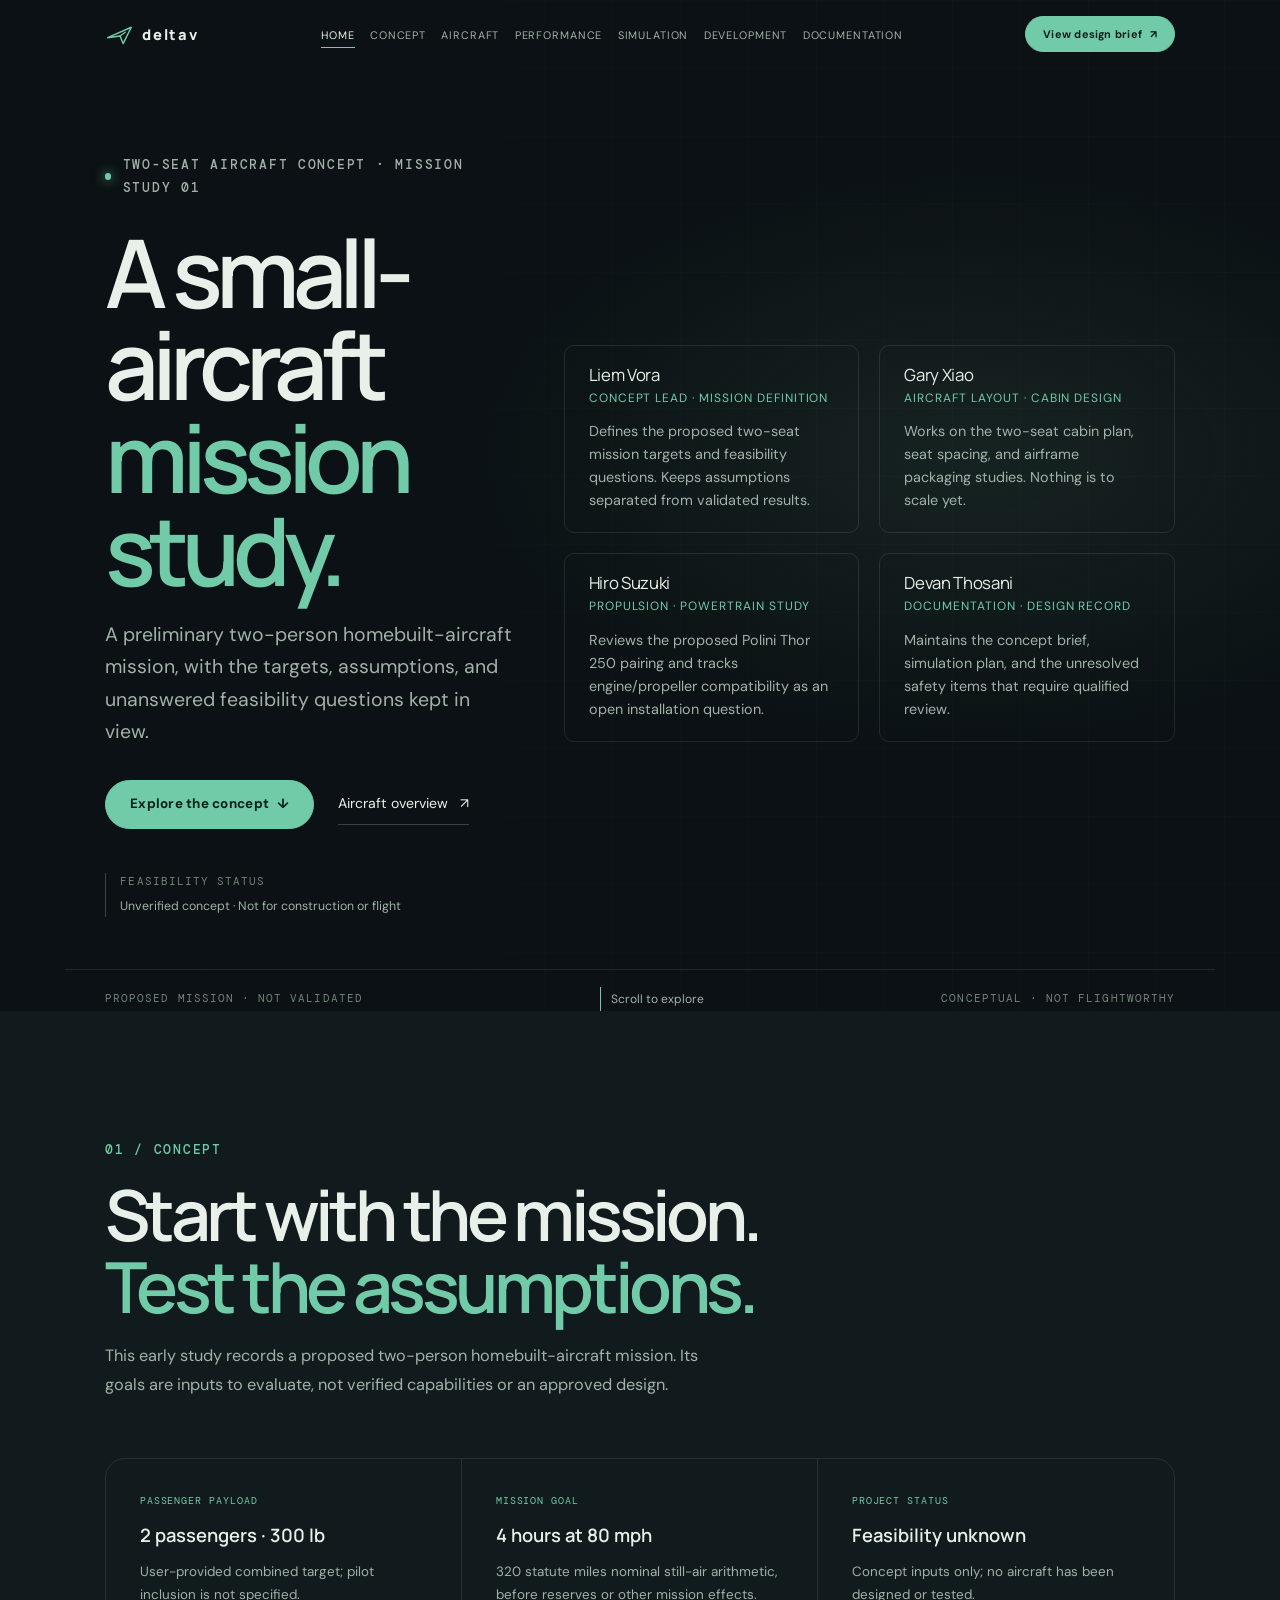
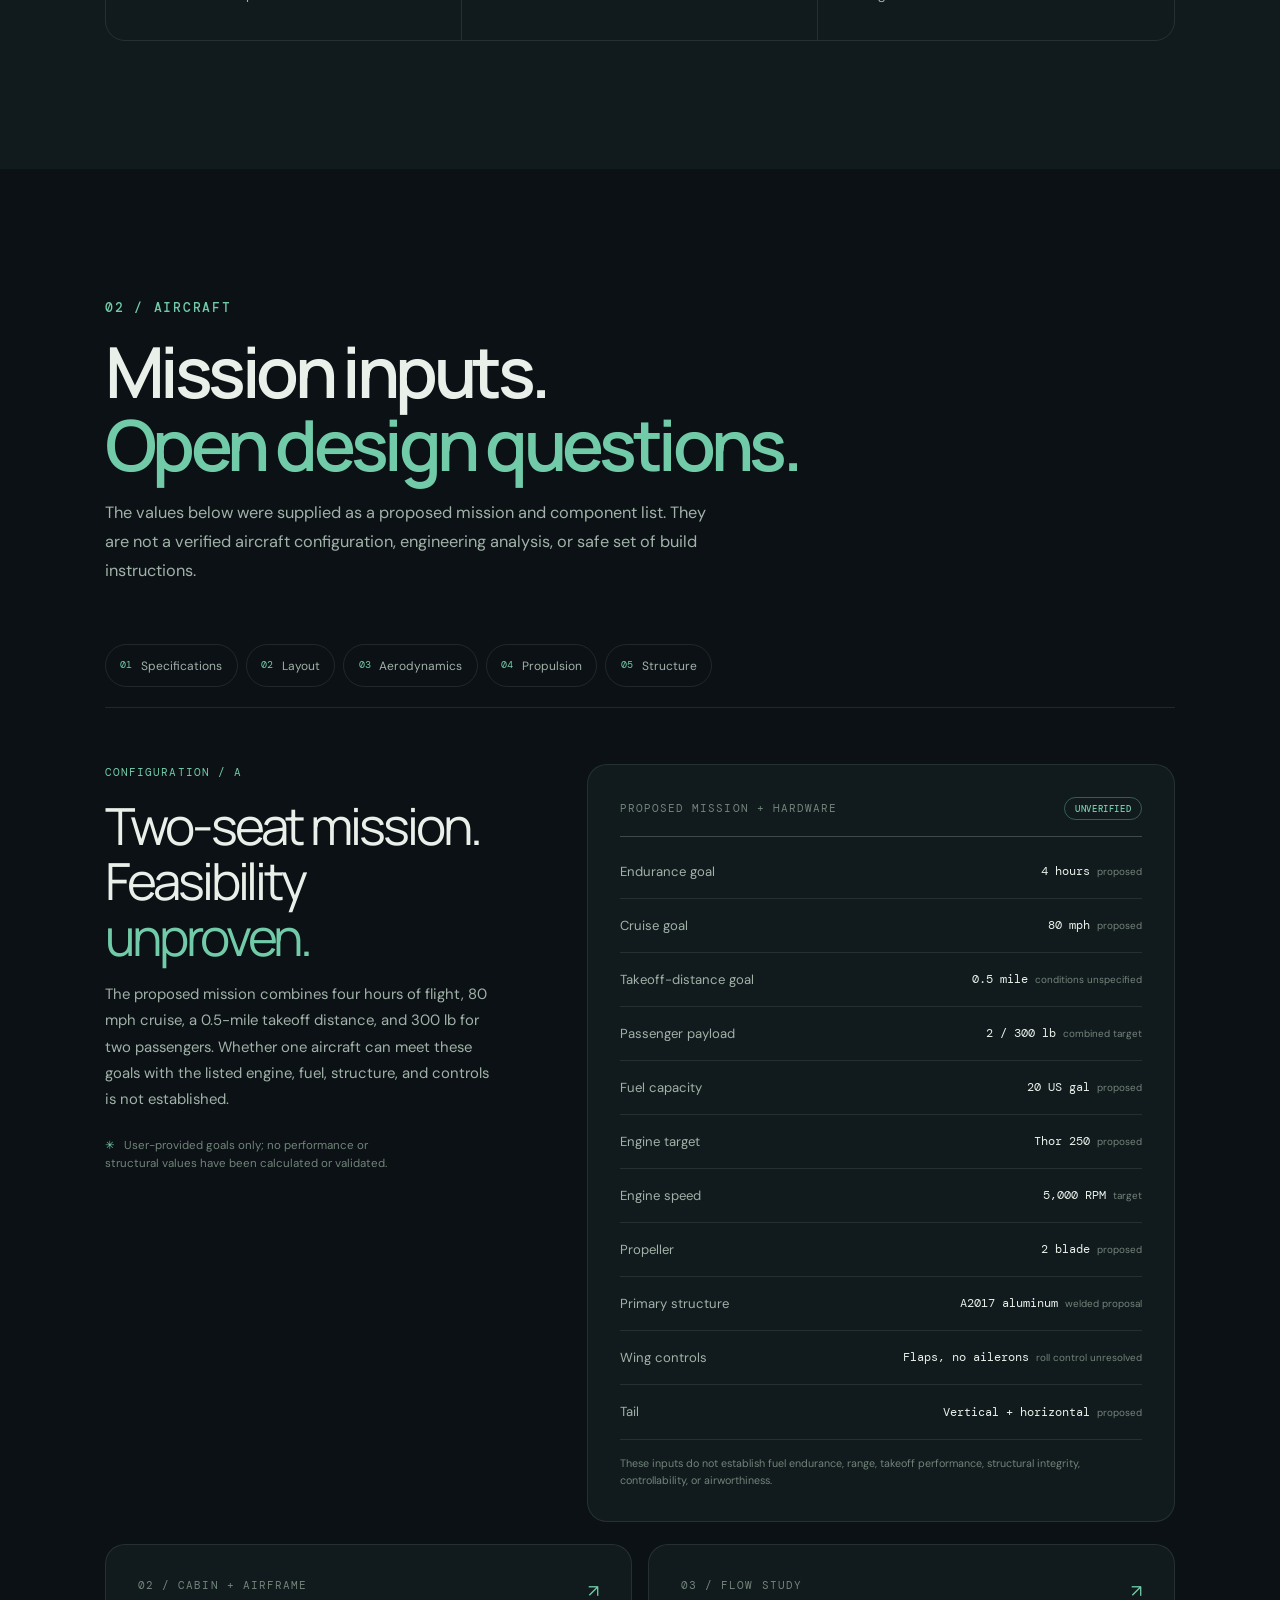
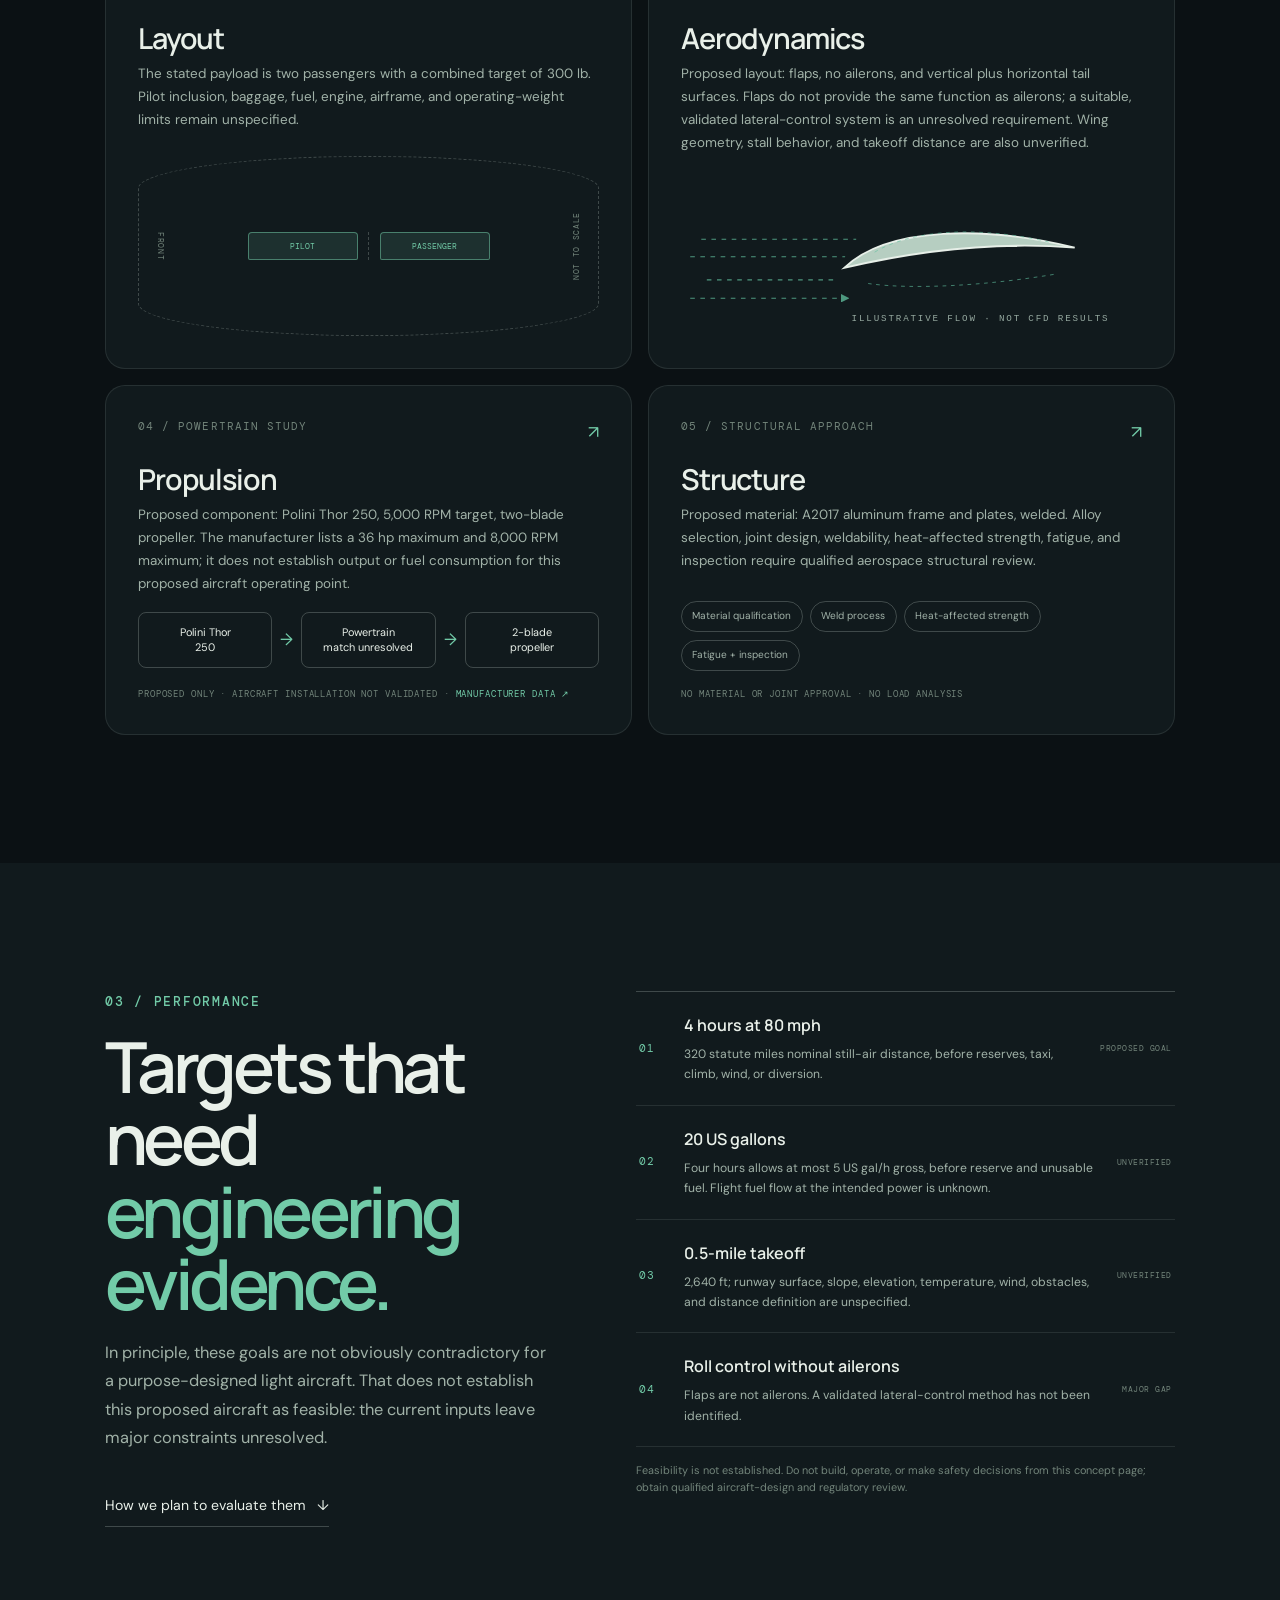
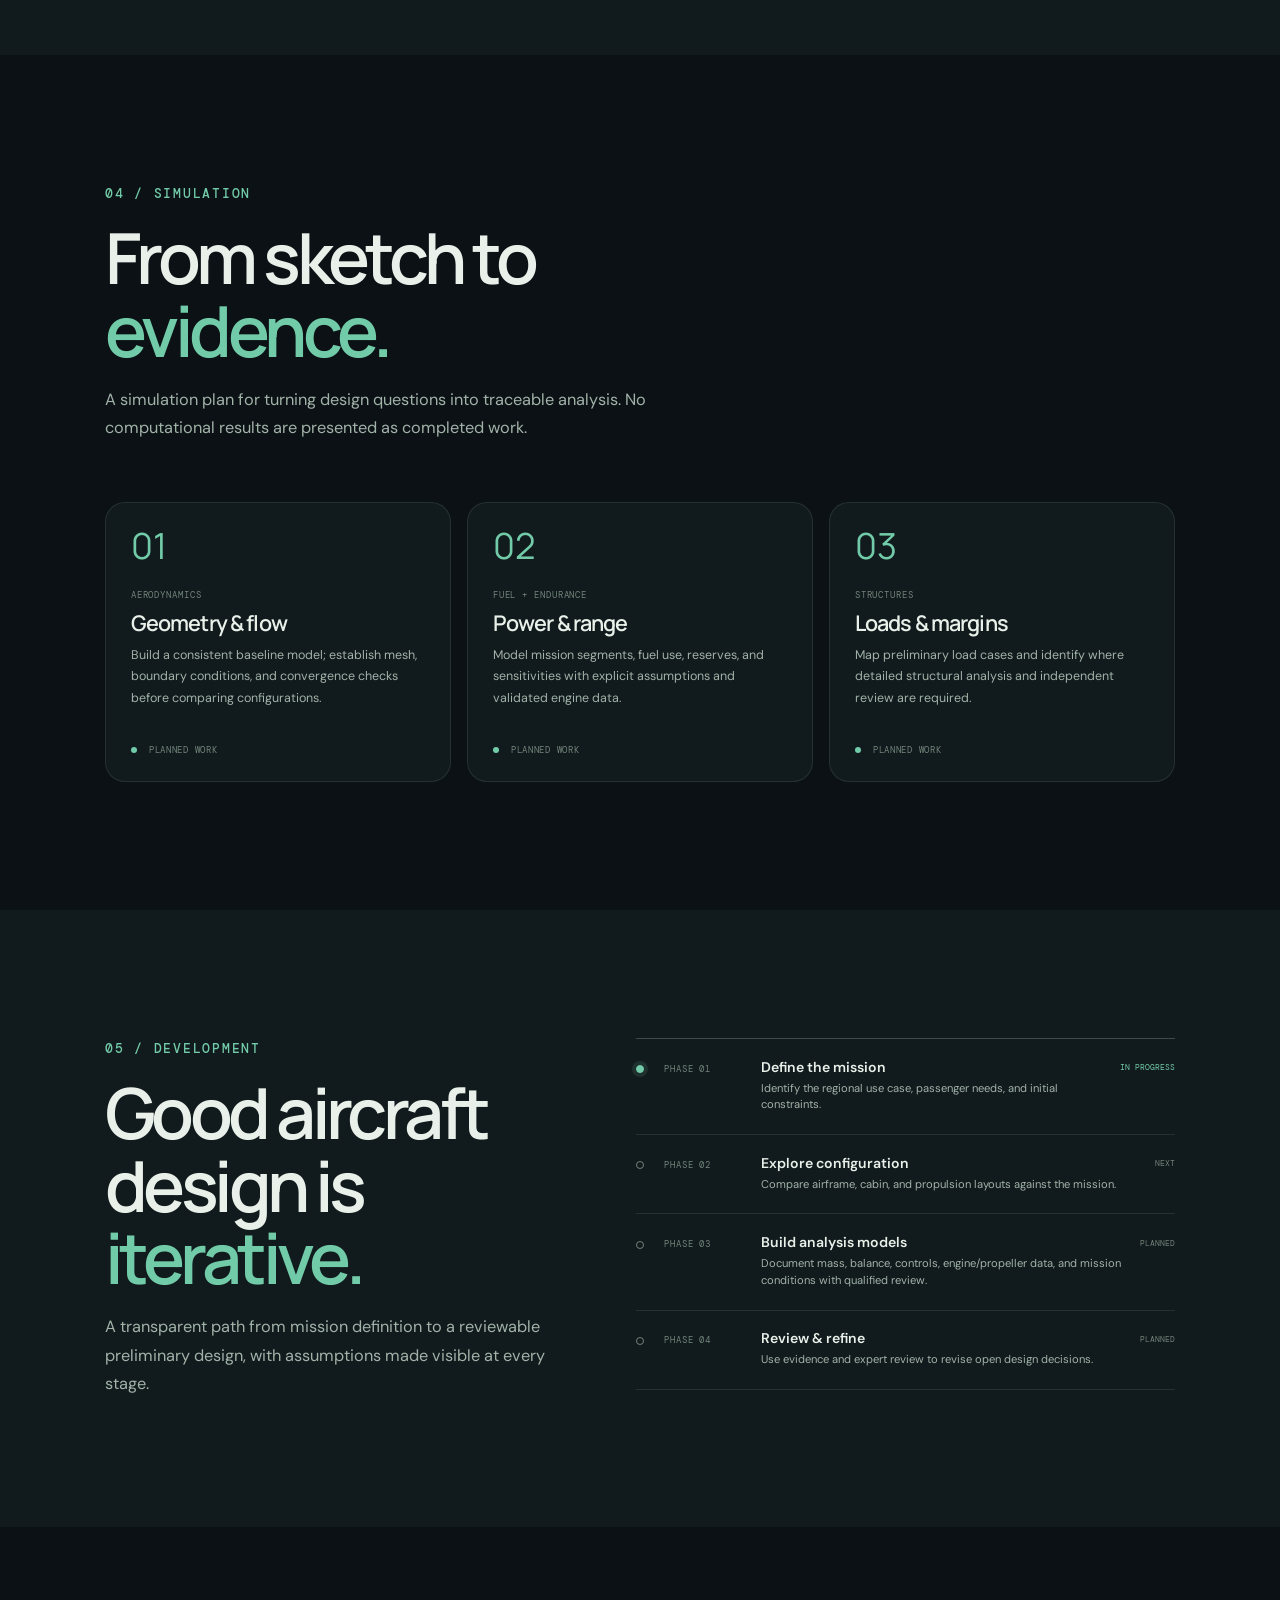
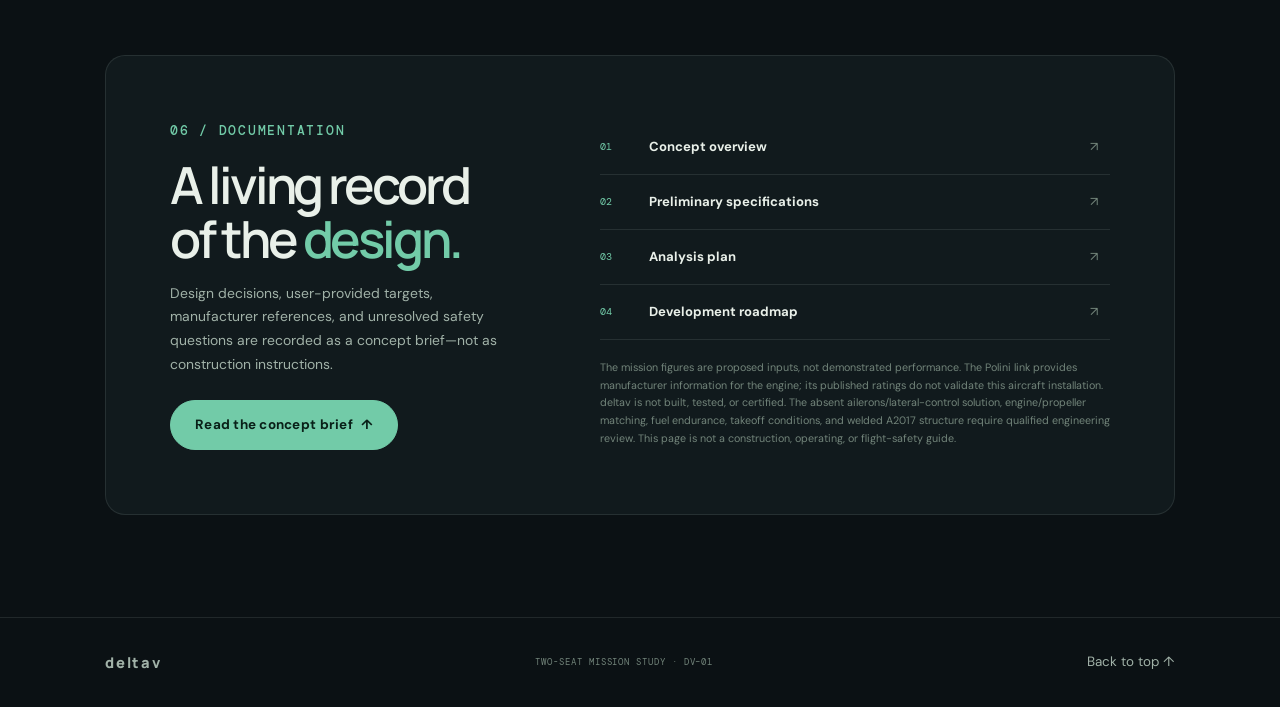
==== index.html @ 73a33111 "Update person cards with team names" ====
<!DOCTYPE html>
<html lang="en" data-theme="dark">
<head>
  <meta charset="utf-8">
  <meta name="viewport" content="width=device-width, initial-scale=1">
  <meta name="theme-color" content="#0b1114">
  <title>deltav — Two-seat aircraft mission study</title>
  <meta name="description" content="An early-stage two-seat homebuilt aircraft mission study, documenting proposed goals, assumptions, feasibility gaps, and the next engineering questions.">
  <link rel="icon" href="favicon.svg" type="image/svg+xml">
  <link rel="preconnect" href="https://fonts.googleapis.com">
  <link rel="preconnect" href="https://fonts.gstatic.com" crossorigin>
  <link href="https://fonts.googleapis.com/css2?family=DM+Mono:wght@400;500&family=DM+Sans:wght@400;500;600;700&family=Manrope:wght@400;500;600;700;800&display=swap" rel="stylesheet">
  <link rel="stylesheet" href="assets/css/styles.css">
  <script>document.documentElement.className += ' js';</script>
</head>
<body>
  <a class="skip-link" href="#main">Skip to content</a>
  <div class="scroll-progress" aria-hidden="true"><span id="progressBar"></span></div>

  <header class="site-header" id="siteHeader">
    <nav class="nav container" aria-label="Primary">
      <a class="brand" href="#top" aria-label="deltav home">
        <svg class="brand-mark" viewBox="0 0 32 32" fill="none" aria-hidden="true">
          <path d="M3 19.5 29 8l-9 18-3.4-8.4L3 19.5Z" stroke="currentColor" stroke-width="1.6" stroke-linejoin="round"/>
          <path d="m16.6 17.6 5.7-4.1" stroke="currentColor" stroke-width="1.4" stroke-linecap="round"/>
        </svg>
        <span class="brand-text">deltav</span>
      </a>
      <ul id="navLinks" class="nav-links">
        <li><a href="#top" class="is-active">Home</a></li>
        <li><a href="#concept">Concept</a></li>
        <li><a href="#aircraft">Aircraft</a></li>
        <li><a href="#performance">Performance</a></li>
        <li><a href="#simulation">Simulation</a></li>
        <li><a href="#development">Development</a></li>
        <li><a href="#documentation">Documentation</a></li>
      </ul>
      <div class="nav-actions">
        <a class="btn btn-sm btn-primary nav-cta" href="#documentation">View design brief <span aria-hidden="true">↗</span></a>
        <button id="navToggle" class="icon-btn nav-burger" type="button" aria-expanded="false" aria-controls="navLinks" aria-label="Open menu">
          <span></span><span></span>
        </button>
      </div>
    </nav>
  </header>

  <main id="main">
    <section class="air-hero" id="top">
      <div class="container air-hero-grid">
        <div class="air-hero-copy">
          <p class="eyebrow"><span class="status-dot"></span> Two-seat aircraft concept · MISSION STUDY 01</p>
          <h1>A small-aircraft<br><span>mission study.</span></h1>
          <p class="hero-lede">A preliminary two-person homebuilt-aircraft mission, with the targets, assumptions, and unanswered feasibility questions kept in view.</p>
          <div class="hero-actions">
            <a class="btn btn-primary" href="#concept">Explore the concept <span aria-hidden="true">↓</span></a>
            <a class="text-link" href="#aircraft">Aircraft overview <span aria-hidden="true">↗</span></a>
          </div>
          <div class="hero-status"><span class="mono">FEASIBILITY STATUS</span><span>Unverified concept · Not for construction or flight</span></div>
        </div>
        <div class="people-grid" aria-label="Team members">
          <article class="person-card reveal">
            <h3>Liem Vora</h3>
            <p class="person-role">Concept lead · mission definition</p>
            <p class="person-bio">Defines the proposed two-seat mission targets and feasibility questions. Keeps assumptions separated from validated results.</p>
          </article>
          <article class="person-card reveal">
            <h3>Gary Xiao</h3>
            <p class="person-role">Aircraft layout · cabin design</p>
            <p class="person-bio">Works on the two-seat cabin plan, seat spacing, and airframe packaging studies. Nothing is to scale yet.</p>
          </article>
          <article class="person-card reveal">
            <h3>Hiro Suzuki</h3>
            <p class="person-role">Propulsion · powertrain study</p>
            <p class="person-bio">Reviews the proposed Polini Thor 250 pairing and tracks engine/propeller compatibility as an open installation question.</p>
          </article>
          <article class="person-card reveal">
            <h3>Devan Thosani</h3>
            <p class="person-role">Documentation · design record</p>
            <p class="person-bio">Maintains the concept brief, simulation plan, and the unresolved safety items that require qualified review.</p>
          </article>
        </div>
      </div>
      <div class="hero-bottom container">
        <span class="mono">PROPOSED MISSION · NOT VALIDATED</span>
        <a href="#concept" aria-label="Scroll to concept"><span class="scroll-indicator"></span>Scroll to explore</a>
        <span class="mono">CONCEPTUAL · NOT FLIGHTWORTHY</span>
      </div>
    </section>

    <section class="concept-section section" id="concept">
      <div class="container">
        <div class="section-heading reveal">
          <p class="eyebrow">01 / Concept</p>
          <h2>Start with the mission.<br><span>Test the assumptions.</span></h2>
          <p class="section-intro">This early study records a proposed two-person homebuilt-aircraft mission. Its goals are inputs to evaluate, not verified capabilities or an approved design.</p>
        </div>
        <div class="concept-strip reveal">
          <div><span class="mono">PASSENGER PAYLOAD</span><strong>2 passengers · 300 lb</strong><p>User-provided combined target; pilot inclusion is not specified.</p></div>
          <div><span class="mono">MISSION GOAL</span><strong>4 hours at 80 mph</strong><p>320 statute miles nominal still-air arithmetic, before reserves or other mission effects.</p></div>
          <div><span class="mono">PROJECT STATUS</span><strong>Feasibility unknown</strong><p>Concept inputs only; no aircraft has been designed or tested.</p></div>
        </div>
      </div>
    </section>

    <section class="aircraft-section section" id="aircraft">
      <div class="container">
        <div class="section-heading reveal">
          <p class="eyebrow">02 / Aircraft</p>
          <h2>Mission inputs.<br><span>Open design questions.</span></h2>
          <p class="section-intro">The values below were supplied as a proposed mission and component list. They are not a verified aircraft configuration, engineering analysis, or safe set of build instructions.</p>
        </div>
        <nav class="aircraft-subnav reveal" aria-label="Aircraft design topics">
          <a href="#specifications"><span>01</span> Specifications</a>
          <a href="#layout"><span>02</span> Layout</a>
          <a href="#aerodynamics"><span>03</span> Aerodynamics</a>
          <a href="#propulsion"><span>04</span> Propulsion</a>
          <a href="#structure"><span>05</span> Structure</a>
        </nav>
        <div class="aircraft-feature" id="specifications">
          <div class="feature-copy reveal">
            <p class="mono feature-kicker">CONFIGURATION / A</p>
            <h3>Two-seat mission.<br>Feasibility <span>unproven.</span></h3>
            <p>The proposed mission combines four hours of flight, 80 mph cruise, a 0.5-mile takeoff distance, and 300 lb for two passengers. Whether one aircraft can meet these goals with the listed engine, fuel, structure, and controls is not established.</p>
            <span class="concept-note"><span aria-hidden="true">✳</span> User-provided goals only; no performance or structural values have been calculated or validated.</span>
          </div>
          <div class="spec-panel reveal">
            <div class="spec-panel-head"><span class="mono">PROPOSED MISSION + HARDWARE</span><span class="status-pill">UNVERIFIED</span></div>
            <dl class="air-specs">
              <div><dt>Endurance goal</dt><dd>4 hours <small>proposed</small></dd></div>
              <div><dt>Cruise goal</dt><dd>80 mph <small>proposed</small></dd></div>
              <div><dt>Takeoff-distance goal</dt><dd>0.5 mile <small>conditions unspecified</small></dd></div>
              <div><dt>Passenger payload</dt><dd>2 / 300 lb <small>combined target</small></dd></div>
              <div><dt>Fuel capacity</dt><dd>20 US gal <small>proposed</small></dd></div>
              <div><dt>Engine target</dt><dd>Thor 250 <small>proposed</small></dd></div>
              <div><dt>Engine speed</dt><dd>5,000 RPM <small>target</small></dd></div>
              <div><dt>Propeller</dt><dd>2 blade <small>proposed</small></dd></div>
              <div><dt>Primary structure</dt><dd>A2017 aluminum <small>welded proposal</small></dd></div>
              <div><dt>Wing controls</dt><dd>Flaps, no ailerons <small>roll control unresolved</small></dd></div>
              <div><dt>Tail</dt><dd>Vertical + horizontal <small>proposed</small></dd></div>
            </dl>
            <p class="data-disclaimer">These inputs do not establish fuel endurance, range, takeoff performance, structural integrity, controllability, or airworthiness.</p>
          </div>
        </div>
        <div class="design-grid">
          <article class="design-card layout-card reveal" id="layout">
            <div class="design-card-top"><span class="mono">02 / CABIN + AIRFRAME</span><span aria-hidden="true">↗</span></div>
            <h3>Layout</h3>
            <p>The stated payload is two passengers with a combined target of 300 lb. Pilot inclusion, baggage, fuel, engine, airframe, and operating-weight limits remain unspecified.</p>
            <div class="layout-diagram two-seat-layout" role="img" aria-label="Illustrative two-seat cabin plan, not to scale">
              <span class="cabin-nose">FRONT</span>
              <div class="seat-map">
                <span class="seat">PILOT</span><span class="aisle"></span><span class="seat">PASSENGER</span>
              </div>
              <span class="cabin-tail">NOT TO SCALE</span>
            </div>
          </article>
          <article class="design-card reveal" id="aerodynamics">
            <div class="design-card-top"><span class="mono">03 / FLOW STUDY</span><span aria-hidden="true">↗</span></div>
            <h3>Aerodynamics</h3>
            <p>Proposed layout: flaps, no ailerons, and vertical plus horizontal tail surfaces. Flaps do not provide the same function as ailerons; a suitable, validated lateral-control system is an unresolved requirement. Wing geometry, stall behavior, and takeoff distance are also unverified.</p>
            <svg class="flow-diagram" viewBox="0 0 500 150" role="img" aria-label="Conceptual airflow lines passing over a wing profile">
              <defs><marker id="arrow" markerWidth="7" markerHeight="7" refX="5" refY="3.5" orient="auto"><path d="M0 0 7 3.5 0 7Z" fill="#62c2a0"/></marker></defs>
              <path d="M22 48H190M10 67H178M28 92H170M10 112H180" stroke="#62c2a0" stroke-width="1.3" stroke-dasharray="5 6" marker-end="url(#arrow)" opacity=".75"/>
              <path d="M177 79c48-46 156-45 250-22-92-7-178 5-250 22Z" fill="#b6cec1" stroke="#e7efe8" stroke-width="2"/>
              <path d="M210 62c52-31 137-24 193-10M203 96c49 7 130 2 202-10" fill="none" stroke="#62c2a0" stroke-width="1" stroke-dasharray="4 5" opacity=".65"/>
              <text x="185" y="137" fill="#95a89f" font-family="monospace" font-size="10" letter-spacing="2">ILLUSTRATIVE FLOW · NOT CFD RESULTS</text>
            </svg>
          </article>
          <article class="design-card reveal" id="propulsion">
            <div class="design-card-top"><span class="mono">04 / POWERTRAIN STUDY</span><span aria-hidden="true">↗</span></div>
            <h3>Propulsion</h3>
            <p>Proposed component: Polini Thor 250, 5,000 RPM target, two-blade propeller. The manufacturer lists a 36 hp maximum and 8,000 RPM maximum; it does not establish output or fuel consumption for this proposed aircraft operating point.</p>
            <div class="propulsion-chain" aria-label="Proposed piston engine drives a two-blade propeller">
              <span>Polini Thor<br>250</span><i aria-hidden="true">→</i><span>Powertrain<br>match unresolved</span><i aria-hidden="true">→</i><span>2-blade<br>propeller</span>
            </div>
            <span class="mono micro-note">PROPOSED ONLY · AIRCRAFT INSTALLATION NOT VALIDATED · <a href="https://www.polinithor.com/en/technical-area/thor-250-250-ds/" target="_blank" rel="noopener noreferrer">MANUFACTURER DATA ↗</a></span>
          </article>
          <article class="design-card reveal" id="structure">
            <div class="design-card-top"><span class="mono">05 / STRUCTURAL APPROACH</span><span aria-hidden="true">↗</span></div>
            <h3>Structure</h3>
            <p>Proposed material: A2017 aluminum frame and plates, welded. Alloy selection, joint design, weldability, heat-affected strength, fatigue, and inspection require qualified aerospace structural review.</p>
            <ul class="risk-tags" aria-label="Structural review topics">
              <li>Material qualification</li><li>Weld process</li><li>Heat-affected strength</li><li>Fatigue + inspection</li>
            </ul>
            <span class="mono micro-note">NO MATERIAL OR JOINT APPROVAL · NO LOAD ANALYSIS</span>
          </article>
        </div>
      </div>
    </section>

    <section class="performance-section section" id="performance">
      <div class="container performance-layout">
        <div class="section-heading reveal">
          <p class="eyebrow">03 / Performance</p>
          <h2>Targets that need<br><span>engineering evidence.</span></h2>
          <p class="section-intro">In principle, these goals are not obviously contradictory for a purpose-designed light aircraft. That does not establish this proposed aircraft as feasible: the current inputs leave major constraints unresolved.</p>
          <a class="text-link" href="#simulation">How we plan to evaluate them <span aria-hidden="true">↓</span></a>
        </div>
        <div class="target-list reveal">
          <div class="target-row"><span class="mono">01</span><div><strong>4 hours at 80 mph</strong><p>320 statute miles nominal still-air distance, before reserves, taxi, climb, wind, or diversion.</p></div><span class="target-tag">PROPOSED GOAL</span></div>
          <div class="target-row"><span class="mono">02</span><div><strong>20 US gallons</strong><p>Four hours allows at most 5 US gal/h gross, before reserve and unusable fuel. Flight fuel flow at the intended power is unknown.</p></div><span class="target-tag">UNVERIFIED</span></div>
          <div class="target-row"><span class="mono">03</span><div><strong>0.5-mile takeoff</strong><p>2,640 ft; runway surface, slope, elevation, temperature, wind, obstacles, and distance definition are unspecified.</p></div><span class="target-tag">UNVERIFIED</span></div>
          <div class="target-row"><span class="mono">04</span><div><strong>Roll control without ailerons</strong><p>Flaps are not ailerons. A validated lateral-control method has not been identified.</p></div><span class="target-tag">MAJOR GAP</span></div>
          <p class="target-footnote">Feasibility is not established. Do not build, operate, or make safety decisions from this concept page; obtain qualified aircraft-design and regulatory review.</p>
        </div>
      </div>
    </section>

    <section class="simulation-section section" id="simulation">
      <div class="container">
        <div class="section-heading reveal">
          <p class="eyebrow">04 / Simulation</p>
          <h2>From sketch to<br><span>evidence.</span></h2>
          <p class="section-intro">A simulation plan for turning design questions into traceable analysis. No computational results are presented as completed work.</p>
        </div>
        <div class="simulation-grid">
          <article class="sim-card reveal"><span class="sim-number">01</span><span class="mono">AERODYNAMICS</span><h3>Geometry &amp; flow</h3><p>Build a consistent baseline model; establish mesh, boundary conditions, and convergence checks before comparing configurations.</p><span class="sim-status"><i></i> PLANNED WORK</span></article>
          <article class="sim-card reveal"><span class="sim-number">02</span><span class="mono">FUEL + ENDURANCE</span><h3>Power &amp; range</h3><p>Model mission segments, fuel use, reserves, and sensitivities with explicit assumptions and validated engine data.</p><span class="sim-status"><i></i> PLANNED WORK</span></article>
          <article class="sim-card reveal"><span class="sim-number">03</span><span class="mono">STRUCTURES</span><h3>Loads &amp; margins</h3><p>Map preliminary load cases and identify where detailed structural analysis and independent review are required.</p><span class="sim-status"><i></i> PLANNED WORK</span></article>
        </div>
      </div>
    </section>

    <section class="development-section section" id="development">
      <div class="container development-layout">
        <div class="section-heading reveal">
          <p class="eyebrow">05 / Development</p>
          <h2>Good aircraft<br>design is <span>iterative.</span></h2>
          <p class="section-intro">A transparent path from mission definition to a reviewable preliminary design, with assumptions made visible at every stage.</p>
        </div>
        <ol class="development-timeline">
          <li class="reveal"><span class="timeline-dot complete"></span><span class="mono">PHASE 01</span><div><h3>Define the mission</h3><p>Identify the regional use case, passenger needs, and initial constraints.</p></div><span class="phase-state">IN PROGRESS</span></li>
          <li class="reveal"><span class="timeline-dot"></span><span class="mono">PHASE 02</span><div><h3>Explore configuration</h3><p>Compare airframe, cabin, and propulsion layouts against the mission.</p></div><span class="phase-state">NEXT</span></li>
          <li class="reveal"><span class="timeline-dot"></span><span class="mono">PHASE 03</span><div><h3>Build analysis models</h3><p>Document mass, balance, controls, engine/propeller data, and mission conditions with qualified review.</p></div><span class="phase-state">PLANNED</span></li>
          <li class="reveal"><span class="timeline-dot"></span><span class="mono">PHASE 04</span><div><h3>Review &amp; refine</h3><p>Use evidence and expert review to revise open design decisions.</p></div><span class="phase-state">PLANNED</span></li>
        </ol>
      </div>
    </section>

    <section class="documentation-section section" id="documentation">
      <div class="container">
        <div class="doc-panel reveal">
          <div class="doc-copy">
            <p class="eyebrow">06 / Documentation</p>
            <h2>A living record<br>of the <span>design.</span></h2>
            <p>Design decisions, user-provided targets, manufacturer references, and unresolved safety questions are recorded as a concept brief—not as construction instructions.</p>
            <a class="btn btn-primary" href="#specifications">Read the concept brief <span aria-hidden="true">↑</span></a>
          </div>
          <div class="doc-index">
            <a href="#concept"><span>01</span><strong>Concept overview</strong><span>↗</span></a>
            <a href="#specifications"><span>02</span><strong>Preliminary specifications</strong><span>↗</span></a>
            <a href="#simulation"><span>03</span><strong>Analysis plan</strong><span>↗</span></a>
            <a href="#development"><span>04</span><strong>Development roadmap</strong><span>↗</span></a>
            <p class="doc-disclaimer">The mission figures are proposed inputs, not demonstrated performance. The Polini link provides manufacturer information for the engine; its published ratings do not validate this aircraft installation. deltav is not built, tested, or certified. The absent ailerons/lateral-control solution, engine/propeller matching, fuel endurance, takeoff conditions, and welded A2017 structure require qualified engineering review. This page is not a construction, operating, or flight-safety guide.</p>
          </div>
        </div>
      </div>
    </section>
  </main>

  <footer class="site-footer">
    <div class="container footer-inner">
      <a class="brand footer-brand" href="#top"><span class="brand-text">deltav</span></a>
      <span class="mono">TWO-SEAT MISSION STUDY · DV–01</span>
      <a href="#top">Back to top ↑</a>
    </div>
  </footer>
  <script src="assets/js/main.js"></script>
</body>
</html>
---- assets/css/styles.css ----
/* ==========================================================
   deltav — concept aircraft design portfolio
   tokens → base → layout → components → utilities
   ========================================================== */

/* ---------- Tokens ---------- */
:root {
  --font-display: 'Manrope', 'Iowan Old Style', Georgia, 'Times New Roman', serif;
  --font-body: 'DM Sans', system-ui, -apple-system, 'Segoe UI', Roboto, Helvetica, Arial, sans-serif;
  --font-mono: 'DM Mono', ui-monospace, SFMono-Regular, Menlo, Consolas, monospace;

  --step--1: clamp(0.78rem, 0.76rem + 0.1vw, 0.84rem);
  --step-0:  clamp(0.96rem, 0.93rem + 0.14vw, 1.04rem);
  --step-1:  clamp(1.12rem, 1.05rem + 0.33vw, 1.32rem);
  --step-2:  clamp(1.34rem, 1.2rem + 0.66vw, 1.78rem);
  --step-3:  clamp(1.6rem, 1.34rem + 1.25vw, 2.34rem);
  --step-4:  clamp(1.92rem, 1.5rem + 2.1vw, 3.1rem);
  --step-5:  clamp(2.3rem, 1.6rem + 3.5vw, 4.1rem);
  --step-6:  clamp(2.75rem, 1.55rem + 5.9vw, 5.5rem);

  --container: 1150px;
  --gutter: clamp(1.15rem, 4vw, 2.5rem);
  --radius: 12px;
  --radius-lg: 20px;
  --ease: cubic-bezier(0.22, 1, 0.36, 1);
  --header-h: 68px;
}

[data-theme='dark'] {
  --bg: #0b1114;
  --bg-elev: #111a1d;
  --bg-elev-2: #192528;
  --line: rgba(226, 240, 230, 0.10);
  --line-strong: rgba(226, 240, 230, 0.22);
  --text: #e9f0e9;
  --text-dim: #a1b2a8;
  --text-faint: #72847a;
  --accent: #72cba8;
  --accent-soft: rgba(114, 203, 168, 0.13);
  --cool: #93c9bb;
  --cool-soft: rgba(147, 201, 187, 0.13);
  --shadow: 0 26px 60px -34px rgba(0, 0, 0, 0.85);
  --grain-opacity: 0.018;
  --veil: linear-gradient(180deg, rgba(11, 17, 20, 0.25) 0%, rgba(11, 17, 20, 0.25) 45%, rgba(11, 17, 20, 0.9) 100%);
}

[data-theme='light'] {
  --bg: #eff3ee;
  --bg-elev: #f8faf6;
  --bg-elev-2: #e5ece5;
  --line: rgba(22, 39, 32, 0.13);
  --line-strong: rgba(22, 39, 32, 0.26);
  --text: #16231e;
  --text-dim: #4e6258;
  --text-faint: #71847a;
  --accent: #24795e;
  --accent-soft: rgba(36, 121, 94, 0.10);
  --cool: #287268;
  --cool-soft: rgba(40, 114, 104, 0.10);
  --shadow: 0 26px 60px -38px rgba(22, 39, 32, 0.28);
  --grain-opacity: 0.012;
  --veil: linear-gradient(180deg, rgba(239, 243, 238, 0.12) 0%, rgba(239, 243, 238, 0.18) 45%, rgba(239, 243, 238, 0.9) 100%);
}

/* ---------- Base ---------- */
*, *::before, *::after { box-sizing: border-box; }

html {
  scroll-behavior: smooth;
  scroll-padding-top: calc(var(--header-h) + 18px);
  -webkit-text-size-adjust: 100%;
}

body {
  margin: 0;
  background: var(--bg);
  color: var(--text);
  font-family: var(--font-body);
  font-size: var(--step-0);
  line-height: 1.68;
  font-weight: 350;
  -webkit-font-smoothing: antialiased;
  -moz-osx-font-smoothing: grayscale;
  overflow-x: hidden;
  transition: background-color 0.4s var(--ease), color 0.4s var(--ease);
}

img, svg { max-width: 100%; display: block; }
a { color: inherit; }

h1, h2, h3 {
  font-family: var(--font-display);
  font-weight: 400;
  letter-spacing: -0.02em;
  line-height: 1.08;
  margin: 0;
  text-wrap: balance;
}

p { margin: 0 0 1.05em; }
p:last-child { margin-bottom: 0; }

::selection { background: var(--accent); color: var(--bg); }

:focus-visible {
  outline: 2px solid var(--accent);
  outline-offset: 3px;
  border-radius: 3px;
}

.sr-only {
  position: absolute; width: 1px; height: 1px; padding: 0; margin: -1px;
  overflow: hidden; clip: rect(0 0 0 0); white-space: nowrap; border: 0;
}

.skip-link {
  position: absolute; left: 50%; top: 0; transform: translate(-50%, -120%);
  z-index: 200; background: var(--accent); color: var(--bg);
  padding: 0.7rem 1.2rem; border-radius: 0 0 var(--radius) var(--radius);
  font-weight: 600; font-size: var(--step--1); text-decoration: none;
  transition: transform 0.25s var(--ease);
}
.skip-link:focus { transform: translate(-50%, 0); }

/* ---------- Texture + progress ---------- */
.grain {
  position: fixed; inset: 0; z-index: 1; pointer-events: none;
  opacity: var(--grain-opacity);
  background-image: url("data:image/svg+xml,%3Csvg xmlns='http://www.w3.org/2000/svg' width='140' height='140'%3E%3Cfilter id='n'%3E%3CfeTurbulence type='fractalNoise' baseFrequency='0.85' numOctaves='3'/%3E%3C/filter%3E%3Crect width='140' height='140' filter='url(%23n)'/%3E%3C/svg%3E");
  transition: opacity 0.4s var(--ease);
}

.scroll-progress {
  position: fixed; top: 0; left: 0; right: 0; height: 2px; z-index: 60;
  background: transparent; pointer-events: none;
}
.scroll-progress span {
  display: block; height: 100%; width: 0;
  background: linear-gradient(90deg, var(--accent), var(--cool));
  transition: width 0.1s linear;
}

/* ---------- Layout ---------- */
.container {
  width: 100%;
  max-width: var(--container);
  margin-inline: auto;
  padding-inline: var(--gutter);
}

.section { padding-block: clamp(4.5rem, 10vw, 8.5rem); position: relative; z-index: 2; }

.section-head { max-width: 68ch; margin-bottom: clamp(2.25rem, 5vw, 3.75rem); }
.section-title { font-size: var(--step-4); margin-top: 0.35rem; }
.section-sub {
  margin-top: 1.1rem; color: var(--text-dim);
  font-size: var(--step-1); max-width: 58ch;
}

.eyebrow {
  font-family: var(--font-mono);
  font-size: var(--step--1);
  letter-spacing: 0.18em;
  text-transform: uppercase;
  color: var(--accent);
  margin: 0;
  font-weight: 500;
}
.slash { color: var(--cool); margin-inline: 0.35em; }

.mono { font-family: var(--font-mono); font-size: 0.92em; }
.muted { color: var(--text-faint); font-size: var(--step--1); }

/* ---------- Header ---------- */
.site-header {
  position: fixed; top: 0; left: 0; right: 0; z-index: 50;
  transition: background-color 0.35s var(--ease), border-color 0.35s var(--ease), backdrop-filter 0.35s;
  border-bottom: 1px solid transparent;
}
.site-header.is-scrolled {
  background: color-mix(in srgb, var(--bg) 82%, transparent);
  backdrop-filter: blur(14px) saturate(140%);
  -webkit-backdrop-filter: blur(14px) saturate(140%);
  border-bottom-color: var(--line);
}

.nav {
  position: relative;
  height: var(--header-h);
  display: flex; align-items: center; justify-content: space-between; gap: 1.5rem;
}

.brand {
  display: inline-flex; align-items: center; gap: 0.6rem;
  text-decoration: none; font-weight: 500; letter-spacing: -0.01em;
}
.brand-mark { width: 26px; height: 26px; color: var(--accent); flex: none; }
.brand-text { font-size: var(--step-0); }

.nav-links { display: flex; align-items: center; gap: 1.75rem; list-style: none; margin: 0; padding: 0; }
.nav-links a {
  position: relative; text-decoration: none; color: var(--text-dim);
  font-size: var(--step--1); letter-spacing: 0.02em; padding-block: 0.4rem;
  transition: color 0.25s var(--ease);
}
.nav-links a::after {
  content: ''; position: absolute; left: 0; right: 0; bottom: 0; height: 1px;
  background: var(--accent); transform: scaleX(0); transform-origin: left;
  transition: transform 0.35s var(--ease);
}
.nav-links a:hover { color: var(--text); }
.nav-links a:hover::after, .nav-links a.is-active::after { transform: scaleX(1); }
.nav-links a.is-active { color: var(--text); }

.nav-actions { display: flex; align-items: center; gap: 0.6rem; }

.icon-btn {
  display: inline-grid; place-items: center;
  width: 38px; height: 38px; border-radius: 50%;
  background: transparent; border: 1px solid var(--line);
  color: var(--text-dim); cursor: pointer; padding: 0;
  transition: color 0.25s var(--ease), border-color 0.25s var(--ease), background-color 0.25s var(--ease);
}
.icon-btn:hover { color: var(--text); border-color: var(--line-strong); background: var(--bg-elev); }
.icon { width: 17px; height: 17px; fill: none; stroke: currentColor; stroke-width: 1.6; stroke-linecap: round; }
.icon-moon { fill: currentColor; stroke: none; }
[data-theme='dark'] .icon-sun { display: none; }
[data-theme='light'] .icon-moon { display: none; }

.nav-burger { display: none; }
.nav-burger span {
  display: block; width: 15px; height: 1.5px; background: currentColor; border-radius: 2px;
  transition: transform 0.3s var(--ease), opacity 0.2s var(--ease);
}
.nav-burger span + span { margin-top: 4px; }
.nav-burger[aria-expanded='true'] span:first-child { transform: translateY(2.75px) rotate(45deg); }
.nav-burger[aria-expanded='true'] span:last-child { transform: translateY(-2.75px) rotate(-45deg); }

/* ---------- Buttons ---------- */
.btn {
  display: inline-flex; align-items: center; justify-content: center; gap: 0.5rem;
  padding: 0.78rem 1.5rem; border-radius: 999px;
  font-size: var(--step--1); font-weight: 500; letter-spacing: 0.02em;
  text-decoration: none; cursor: pointer;
  border: 1px solid transparent;
  transition: transform 0.3s var(--ease), background-color 0.3s var(--ease),
              border-color 0.3s var(--ease), color 0.3s var(--ease);
}
.btn-sm { padding: 0.5rem 1.05rem; font-size: 0.8rem; }
.btn-primary { background: var(--accent); color: #14100a; border-color: var(--accent); }
.btn-primary:hover { transform: translateY(-2px); }
.btn-ghost { background: transparent; color: var(--text); border-color: var(--line-strong); }
.btn-ghost:hover { background: var(--bg-elev); border-color: var(--text-faint); transform: translateY(-2px); }

/* ---------- Hero ---------- */
.hero {
  position: relative; min-height: 100svh;
  display: flex; align-items: center;
  padding-top: calc(var(--header-h) + clamp(2rem, 8vh, 5rem));
  padding-bottom: clamp(3rem, 8vh, 5rem);
  overflow: hidden;
  isolation: isolate;
}
.hero-canvas { position: absolute; inset: 0; width: 100%; height: 100%; z-index: -2; }
.hero-veil { position: absolute; inset: 0; z-index: -1; background: var(--veil); }

.hero-inner { position: relative; z-index: 2; }
.hero-title {
  font-size: var(--step-6);
  margin: 1.1rem 0 0;
  line-height: 0.94;
  letter-spacing: -0.035em;
  font-weight: 300;
}
.hero-title .line { display: block; }
.hero-title .line:last-child { color: var(--accent); font-style: italic; }

.hero-lede {
  margin-top: 1.75rem; max-width: 56ch;
  font-size: var(--step-1); color: var(--text-dim); line-height: 1.6;
}
.hero-actions { display: flex; flex-wrap: wrap; gap: 0.75rem; margin-top: 2.25rem; }

.hero-scroll {
  margin-top: clamp(3rem, 9vh, 5.5rem);
  font-family: var(--font-mono); font-size: 0.68rem;
  letter-spacing: 0.28em; text-transform: uppercase; color: var(--text-faint);
  display: flex; align-items: center; gap: 0.85rem;
}
.scroll-line {
  display: block; width: 54px; height: 1px; background: var(--line-strong); position: relative; overflow: hidden;
}
.scroll-line::after {
  content: ''; position: absolute; inset: 0; width: 40%;
  background: var(--accent); animation: sweep 2.6s var(--ease) infinite;
}
@keyframes sweep {
  0% { transform: translateX(-110%); }
  60%, 100% { transform: translateX(260%); }
}

/* ---------- Stats ---------- */
.stats-band {
  position: relative; z-index: 2;
  border-block: 1px solid var(--line);
  background: color-mix(in srgb, var(--bg-elev) 55%, transparent);
}
.stats-grid {
  display: grid; grid-template-columns: repeat(4, 1fr);
  gap: 1px; background: var(--line);
}
.stat {
  background: var(--bg); padding: clamp(1.75rem, 4vw, 2.75rem) clamp(1rem, 2.5vw, 1.75rem);
  display: flex; flex-direction: column; gap: 0.5rem;
}
.stat-num {
  font-family: var(--font-display); font-size: var(--step-4);
  line-height: 1; color: var(--accent); letter-spacing: -0.03em;
}
.stat-label { color: var(--text-dim); font-size: var(--step--1); line-height: 1.45; }

/* ---------- About ---------- */
.about-grid {
  display: grid; grid-template-columns: minmax(0, 0.85fr) minmax(0, 1.15fr);
  gap: clamp(2rem, 6vw, 4.5rem); align-items: start;
}
.about-body { max-width: 62ch; }
.about-body p { color: var(--text-dim); }
.about-body .lede {
  font-size: var(--step-2); line-height: 1.42; color: var(--text);
  font-family: var(--font-display); letter-spacing: -0.01em; margin-bottom: 1.4em;
}
.currently {
  margin-top: 2.25rem; padding-top: 1.5rem; border-top: 1px solid var(--line);
}
.currently h3 {
  font-family: var(--font-mono); font-size: var(--step--1);
  letter-spacing: 0.18em; text-transform: uppercase; color: var(--text-faint);
  font-weight: 500; margin-bottom: 0.9rem;
}
.chips { list-style: none; display: flex; flex-wrap: wrap; gap: 0.5rem; margin: 0; padding: 0; }
.chips li {
  border: 1px solid var(--line); border-radius: 999px;
  padding: 0.35rem 0.85rem; font-size: var(--step--1); color: var(--text-dim);
  background: var(--bg-elev);
}

/* ---------- Panels ---------- */
.panel {
  background: var(--bg-elev); border: 1px solid var(--line);
  border-radius: var(--radius-lg); padding: clamp(1.5rem, 3.5vw, 2.25rem);
}
.panel h3 { font-size: var(--step-2); margin-bottom: 0.6rem; }
.panel p { color: var(--text-dim); }
.panel-head { margin-bottom: 1.5rem; }
.panel-head h3 { margin-bottom: 0.25rem; }
.panel-head p {
  font-family: var(--font-mono); font-size: var(--step--1);
  letter-spacing: 0.14em; text-transform: uppercase; color: var(--text-faint); margin: 0;
}

/* ---------- Work cards ---------- */
.work-grid {
  display: grid; grid-template-columns: repeat(auto-fit, minmax(330px, 1fr));
  gap: clamp(1rem, 2.2vw, 1.5rem);
}
.work-card {
  position: relative; overflow: hidden;
  background: var(--bg-elev); border: 1px solid var(--line);
  border-radius: var(--radius-lg); padding: clamp(1.6rem, 3.5vw, 2.25rem);
  display: flex; flex-direction: column;
  transition: transform 0.5s var(--ease), border-color 0.5s var(--ease), box-shadow 0.5s var(--ease);
}
.work-card::before {
  content: ''; position: absolute; inset: 0; pointer-events: none;
  background: radial-gradient(460px 240px at 14% -8%, var(--accent-soft), transparent 68%);
  opacity: 0; transition: opacity 0.5s var(--ease);
}
.work-card:hover { transform: translateY(-5px); border-color: var(--line-strong); box-shadow: var(--shadow); }
.work-card:hover::before { opacity: 1; }
.work-index {
  font-family: var(--font-mono); font-size: var(--step--1);
  letter-spacing: 0.16em; color: var(--accent); margin-bottom: 1.5rem;
}
.work-card h3 { font-size: var(--step-3); position: relative; }
.work-role {
  font-family: var(--font-mono); font-size: var(--step--1);
  letter-spacing: 0.12em; text-transform: uppercase;
  color: var(--cool); margin: 0.5rem 0 1.1rem;
}
.work-card > p { color: var(--text-dim); position: relative; }
.work-facts {
  list-style: none; margin: auto 0 0; padding: 1.25rem 0 0;
  border-top: 1px solid var(--line);
  display: flex; flex-direction: column; gap: 0.55rem; position: relative;
}
.work-facts li { display: flex; justify-content: space-between; gap: 1rem; font-size: var(--step--1); }
.work-facts span { color: var(--text-faint); letter-spacing: 0.04em; }
.work-facts li { color: var(--text-dim); }

/* ---------- Music ---------- */
.music-grid {
  display: grid; grid-template-columns: minmax(0, 1fr) minmax(0, 1.1fr);
  gap: clamp(2rem, 5vw, 4rem); align-items: start; margin-bottom: clamp(2.5rem, 6vw, 4rem);
}
.music-lead h3 { font-size: var(--step-3); margin-bottom: 1rem; }
.music-lead p { color: var(--text-dim); }
.pull {
  margin: 1.75rem 0 0; padding-left: 1.25rem;
  border-left: 2px solid var(--accent);
  font-family: var(--font-display); font-size: var(--step-1);
  line-height: 1.45; color: var(--text); font-style: italic;
}

.albums { display: flex; flex-direction: column; gap: 1rem; }
.album {
  background: var(--bg-elev); border: 1px solid var(--line);
  border-radius: var(--radius-lg); padding: clamp(1.4rem, 3vw, 1.9rem);
  transition: border-color 0.4s var(--ease), transform 0.4s var(--ease);
}
.album:hover { border-color: var(--line-strong); transform: translateX(4px); }
.album-artist {
  font-family: var(--font-mono); font-size: var(--step--1);
  letter-spacing: 0.16em; text-transform: uppercase; color: var(--cool); margin: 0 0 0.45rem;
}
.album-title { font-size: var(--step-2); margin-bottom: 0.2rem; }
.album-track { font-style: italic; color: var(--accent); margin: 0 0 0.8rem; font-size: var(--step-0); }
.album-note { color: var(--text-dim); font-size: var(--step--1); line-height: 1.6; margin: 0; }
.album-note em { color: var(--text); font-style: italic; }

/* ---------- Ledger table ---------- */
.ledger { margin-top: 0; }
.table-wrap { overflow-x: auto; }
.ledger-table { width: 100%; border-collapse: collapse; min-width: 540px; }
.ledger-table th, .ledger-table td {
  text-align: left; padding: 0.85rem 0.75rem;
  border-bottom: 1px solid var(--line); font-size: var(--step--1);
}
.ledger-table thead th {
  font-family: var(--font-mono); font-size: 0.68rem;
  letter-spacing: 0.14em; text-transform: uppercase;
  color: var(--text-faint); font-weight: 500; border-bottom-color: var(--line-strong);
}
.ledger-table tbody td { color: var(--text-dim); }
.ledger-table tbody td:first-child { color: var(--text); }
.ledger-table .num { text-align: right; }
.ledger-table tfoot th, .ledger-table tfoot td {
  border-bottom: none; border-top: 1px solid var(--line-strong);
  color: var(--text); font-weight: 500; padding-top: 1rem;
}
.ledger-table tbody tr { transition: background-color 0.25s var(--ease); }
.ledger-table tbody tr:hover { background: var(--bg-elev-2); }

.pill {
  display: inline-block; padding: 0.18rem 0.6rem; border-radius: 999px;
  font-family: var(--font-mono); font-size: 0.66rem; letter-spacing: 0.1em;
  text-transform: uppercase; white-space: nowrap;
}
.pill-paid { background: color-mix(in srgb, var(--cool) 16%, transparent); color: var(--cool); }
.pill-open { background: color-mix(in srgb, var(--accent) 16%, transparent); color: var(--accent); }

/* ---------- Engineering ---------- */
.eng-grid {
  display: grid; grid-template-columns: minmax(0, 1fr) minmax(0, 1fr);
  gap: clamp(1rem, 2.5vw, 1.5rem); align-items: start;
}
.eng-col { display: flex; flex-direction: column; gap: clamp(1rem, 2.5vw, 1.5rem); }
.spec-list { margin: 0; display: flex; flex-direction: column; }
.spec-list > div {
  display: flex; justify-content: space-between; align-items: baseline; gap: 1.5rem;
  padding: 0.7rem 0; border-bottom: 1px solid var(--line);
}
.spec-list > div:last-child { border-bottom: none; }
.spec-list dt {
  font-family: var(--font-mono); font-size: 0.68rem; letter-spacing: 0.14em;
  text-transform: uppercase; color: var(--text-faint); flex: none;
}
.spec-list dd {
  margin: 0; text-align: right; color: var(--text); font-size: var(--step-0);
  font-family: var(--font-mono); letter-spacing: -0.01em;
}

/* ---------- Honors ---------- */
.honors { list-style: none; margin: 0; padding: 0; display: grid; gap: 0; }
.honor {
  display: grid; grid-template-columns: 30px minmax(0, 1fr); gap: 1.25rem;
  padding: clamp(1.4rem, 3vw, 1.9rem) 0;
  border-top: 1px solid var(--line);
  align-items: start;
}
.honors li:last-child { border-bottom: 1px solid var(--line); }
.honor-mark {
  width: 11px; height: 11px; border-radius: 50%;
  background: var(--accent); margin-top: 0.55rem;
  box-shadow: 0 0 0 4px var(--accent-soft);
}
.honor h3 { font-size: var(--step-2); margin-bottom: 0.35rem; }
.honor p { color: var(--text-dim); margin: 0; max-width: 60ch; }

/* ---------- Contact ---------- */
.contact { padding-bottom: clamp(3.5rem, 8vw, 6rem); }
.contact-grid {
  margin-top: clamp(2.25rem, 5vw, 3.25rem);
  display: grid; grid-template-columns: repeat(auto-fit, minmax(240px, 1fr)); gap: 1rem;
}
.contact-card {
  display: flex; flex-direction: column; gap: 0.4rem;
  background: var(--bg-elev); border: 1px solid var(--line);
  border-radius: var(--radius-lg); padding: 1.5rem;
  text-decoration: none; position: relative; overflow: hidden;
  transition: transform 0.4s var(--ease), border-color 0.4s var(--ease), background-color 0.4s var(--ease);
}
.contact-card::after {
  content: ''; position: absolute; left: 0; top: 0; bottom: 0; width: 2px;
  background: var(--accent); transform: scaleY(0); transform-origin: top;
  transition: transform 0.4s var(--ease);
}
.contact-card:hover { transform: translateY(-4px); border-color: var(--line-strong); }
.contact-card:hover::after { transform: scaleY(1); }
.contact-label {
  font-family: var(--font-mono); font-size: 0.66rem;
  letter-spacing: 0.18em; text-transform: uppercase; color: var(--text-faint);
}
.contact-value { font-size: var(--step-1); color: var(--text); word-break: break-word; }

/* ---------- Footer ---------- */
.site-footer {
  position: relative; z-index: 2;
  border-top: 1px solid var(--line);
  padding-block: 2rem;
  font-size: var(--step--1); color: var(--text-faint);
}
.footer-inner {
  display: flex; flex-wrap: wrap; gap: 0.75rem 2rem;
  justify-content: space-between; align-items: center;
}
.site-footer a { color: var(--text-dim); text-decoration: none; }
.site-footer a:hover { color: var(--accent); }

/* ---------- Reveal ---------- */
.js .reveal {
  opacity: 0; transform: translateY(16px);
  transition: opacity 0.75s var(--ease), transform 0.75s var(--ease);
}
.js .reveal.is-visible { opacity: 1; transform: none; }
.work-grid .reveal:nth-child(2) { transition-delay: 0.07s; }
.work-grid .reveal:nth-child(3) { transition-delay: 0.14s; }
.work-grid .reveal:nth-child(4) { transition-delay: 0.21s; }
.albums .reveal:nth-child(2) { transition-delay: 0.08s; }
.albums .reveal:nth-child(3) { transition-delay: 0.16s; }
.honors .reveal:nth-child(2) { transition-delay: 0.07s; }
.honors .reveal:nth-child(3) { transition-delay: 0.14s; }
.honors .reveal:nth-child(4) { transition-delay: 0.21s; }
.eng-col .reveal:nth-child(2) { transition-delay: 0.08s; }
.eng-col .reveal:nth-child(3) { transition-delay: 0.16s; }
.stats-grid .reveal:nth-child(2) { transition-delay: 0.07s; }
.stats-grid .reveal:nth-child(3) { transition-delay: 0.14s; }
.stats-grid .reveal:nth-child(4) { transition-delay: 0.21s; }

/* ---------- Responsive ---------- */
@media (max-width: 1000px) {
  .about-grid { grid-template-columns: 1fr; }
  .music-grid { grid-template-columns: 1fr; }
  .eng-grid { grid-template-columns: 1fr; }
}

@media (max-width: 860px) {
  :root { --header-h: 60px; }
  .nav-cta { display: none; }
  .nav-burger { display: inline-grid; }
  .nav-links {
    position: absolute; top: calc(100% + 0.5rem); left: 0; right: 0;
    flex-direction: column; align-items: stretch; gap: 0;
    background: var(--bg-elev); border: 1px solid var(--line);
    border-radius: var(--radius); padding: 0.5rem;
    box-shadow: var(--shadow);
    opacity: 0; visibility: hidden; transform: translateY(-8px);
    transition: opacity 0.28s var(--ease), transform 0.28s var(--ease), visibility 0.28s;
  }
  .nav-links.is-open { opacity: 1; visibility: visible; transform: none; }
  .nav-links a { display: block; padding: 0.7rem 0.85rem; font-size: var(--step-0); }
  .nav-links a::after { display: none; }
  .stats-grid { grid-template-columns: repeat(2, 1fr); }
}

@media (max-width: 560px) {
  .stats-grid { grid-template-columns: 1fr; }
  .hero-actions .btn { flex: 1 1 auto; }
  .honor { grid-template-columns: 22px minmax(0, 1fr); gap: 0.9rem; }
  .spec-list > div { flex-direction: column; gap: 0.2rem; }
  .spec-list dd { text-align: left; }
  .footer-inner { flex-direction: column; align-items: flex-start; }
}

/* ---------- Reduced motion ---------- */
@media (prefers-reduced-motion: reduce) {
  html { scroll-behavior: auto; }
  *, *::before, *::after {
    animation-duration: 0.001ms !important;
    animation-iteration-count: 1 !important;
    transition-duration: 0.001ms !important;
  }
  .js .reveal { opacity: 1; transform: none; }
  .scroll-line::after { display: none; }
}

/* ---------- Print ---------- */
@media print {
  .site-header, .scroll-progress, .grain, .hero-canvas, .hero-veil, .nav { display: none !important; }
  body { background: #fff; color: #000; }
  .hero { min-height: auto; padding-top: 2rem; }
}

/* ---------- deltav aircraft portfolio ---------- */
html { scroll-padding-top: calc(var(--header-h) + 24px); }
body { font-weight: 400; }
.brand { gap: 0.5rem; }
.brand-mark { color: var(--accent); width: 29px; height: 29px; }
.brand-text { font-family: var(--font-display); font-size: 0.92rem; font-weight: 800; letter-spacing: 0.12em; }
.nav { gap: 1rem; }
.nav-links { gap: clamp(0.65rem, 1.2vw, 1.2rem); }
.nav-links a { font-size: 0.68rem; text-transform: uppercase; letter-spacing: 0.08em; white-space: nowrap; }
.nav-cta { font-size: 0.68rem; white-space: nowrap; }
.btn-primary { color: #092018; font-weight: 700; }
.eyebrow { letter-spacing: 0.13em; }
.air-hero {
  min-height: 760px; min-height: min(900px, 100svh);
  padding-top: calc(var(--header-h) + clamp(3rem, 6vh, 5rem));
  display: flex; flex-direction: column; justify-content: center;
  position: relative; overflow: hidden; isolation: isolate;
  background: radial-gradient(ellipse at 76% 45%, rgba(79, 123, 103, .17), transparent 37%), var(--bg);
}
.air-hero::before {
  content: ''; position: absolute; inset: 0; z-index: -1; opacity: .15;
  background-image: linear-gradient(rgba(172, 203, 182, .12) 1px, transparent 1px), linear-gradient(90deg, rgba(172, 203, 182, .12) 1px, transparent 1px);
  background-size: 68px 68px; mask-image: linear-gradient(90deg, transparent, #000 60%, #000);
}
.air-hero-grid { display: grid; grid-template-columns: minmax(310px, .8fr) minmax(0, 1.2fr); align-items: center; gap: clamp(1rem, 4vw, 4rem); width: 100%; }
.air-hero-copy { z-index: 2; padding-block: 2rem; }
.air-hero-copy .eyebrow { display: flex; align-items: center; gap: .7rem; color: var(--text-dim); }
.status-dot { width: 7px; height: 7px; border-radius: 50%; background: var(--accent); box-shadow: 0 0 12px var(--accent); }
.air-hero h1 { font-family: var(--font-display); font-size: clamp(3.7rem, 7.4vw, 7rem); line-height: .98; letter-spacing: -.075em; font-weight: 600; margin-top: 1.65rem; }
.air-hero h1 span, .section-heading h2 span, .feature-copy h3 span, .doc-copy h2 span { color: var(--accent); }
.air-hero .hero-lede { max-width: 43ch; margin-top: 1.4rem; font-size: clamp(1.05rem, 1.6vw, 1.22rem); line-height: 1.65; }
.hero-actions { align-items: center; gap: 1.5rem; margin-top: 2rem; }
.text-link { display: inline-flex; align-items: center; gap: .7rem; color: var(--text); font-size: .88rem; text-decoration: none; border-bottom: 1px solid var(--line-strong); padding: .5rem 0; transition: color .25s, border-color .25s; }
.text-link:hover { color: var(--accent); border-color: var(--accent); }
.hero-status { display: flex; flex-direction: column; gap: .35rem; padding-left: .9rem; border-left: 1px solid var(--line-strong); margin-top: 2.7rem; color: var(--text-dim); font-size: .77rem; }
.mono { font-family: var(--font-mono); font-size: .66rem; letter-spacing: .1em; }
.hero-status .mono { color: var(--text-faint); }
.people-grid { display: grid; grid-template-columns: repeat(auto-fit, minmax(220px, 1fr)); gap: 1.25rem; width: 100%; margin-top: 1rem; }
.person-card { background: var(--panel); border: 1px solid var(--line); border-radius: 10px; padding: 1.25rem 1.5rem; }
.person-card h3 { margin: 0 0 .25rem; font-size: 1.05rem; }
.person-role { color: var(--accent); font-size: .75rem; letter-spacing: .08em; margin: 0 0 .75rem; text-transform: uppercase; }
.person-bio { margin: 0; color: var(--text-dim); font-size: .9rem; line-height: 1.6; }
.art-grid { position: absolute; inset: 5% -10% 4% 0; opacity: .25; background-image: linear-gradient(rgba(166, 195, 174, .2) 1px, transparent 1px), linear-gradient(90deg, rgba(166, 195, 174, .2) 1px, transparent 1px); background-size: 32px 32px; mask-image: radial-gradient(ellipse, #000 25%, transparent 76%); }
.aircraft-illustration { width: min(115%, 820px); overflow: visible; position: relative; z-index: 1; filter: drop-shadow(0 25px 26px rgba(0,0,0,.26)); }
.art-tag, .art-caption { position: absolute; z-index: 2; color: var(--text-faint); font-size: .57rem; letter-spacing: .12em; }
.art-tag { right: 1rem; top: 1.6rem; }
.art-caption { bottom: 1.3rem; left: 50%; transform: translateX(-50%); display: flex; gap: 1rem; white-space: nowrap; }
.art-caption span:first-child { color: var(--accent); }
.hero-bottom { width: 100%; display: flex; justify-content: space-between; align-items: center; border-top: 1px solid var(--line); padding-top: 1.1rem; margin-top: 1.25rem; color: var(--text-faint); font-size: .62rem; letter-spacing: .12em; }
.hero-bottom a { display: flex; align-items: center; gap: .6rem; text-decoration: none; color: var(--text-dim); font-size: .75rem; letter-spacing: normal; }
.scroll-indicator { width: 1px; height: 24px; background: var(--accent); display: inline-block; }
.section { padding-block: clamp(5rem, 10vw, 9rem); }
.section-heading { max-width: 740px; margin-bottom: clamp(2.25rem, 5vw, 3.7rem); }
.section-heading h2 { font-size: clamp(2.65rem, 5.5vw, 5rem); letter-spacing: -.065em; line-height: 1.03; margin-top: 1rem; font-weight: 600; }
.section-intro { color: var(--text-dim); font-size: 1.02rem; max-width: 56ch; line-height: 1.75; margin-top: 1.2rem; }
.concept-section { background: var(--bg-elev); }
.concept-strip { display: grid; grid-template-columns: repeat(3, 1fr); border: 1px solid var(--line); border-radius: var(--radius-lg); overflow: hidden; }
.concept-strip > div { display: flex; flex-direction: column; gap: .65rem; padding: clamp(1.35rem, 3vw, 2.1rem); border-right: 1px solid var(--line); }
.concept-strip > div:last-child { border: 0; }
.concept-strip .mono { color: var(--accent); font-size: .61rem; }
.concept-strip strong { font-family: var(--font-display); font-size: 1.15rem; font-weight: 600; }
.concept-strip p { color: var(--text-dim); font-size: .84rem; margin: 0; }
.aircraft-section { background: var(--bg); }
.aircraft-subnav { display: flex; flex-wrap: wrap; gap: .5rem; border-bottom: 1px solid var(--line); padding-bottom: 1.25rem; margin-bottom: 3.5rem; }
.aircraft-subnav a { display: flex; gap: .55rem; align-items: center; padding: .65rem .9rem; border: 1px solid var(--line); border-radius: 999px; color: var(--text-dim); font-size: .75rem; text-decoration: none; transition: color .2s, border-color .2s, background .2s; }
.aircraft-subnav a span { color: var(--accent); font-family: var(--font-mono); font-size: .63rem; }
.aircraft-subnav a:hover { color: var(--text); border-color: var(--accent); background: var(--accent-soft); }
.aircraft-feature { display: grid; grid-template-columns: .8fr 1.2fr; gap: clamp(2rem, 7vw, 6rem); align-items: start; margin-bottom: 1.4rem; scroll-margin-top: calc(var(--header-h) + 24px); }
.feature-kicker { color: var(--accent); margin-bottom: 1rem; }
.feature-copy h3 { font-size: clamp(2.3rem, 4vw, 3.7rem); line-height: 1.08; letter-spacing: -.06em; }
.feature-copy > p:not(.mono) { max-width: 44ch; margin-top: 1.1rem; color: var(--text-dim); font-size: .93rem; line-height: 1.75; }
.concept-note { display: block; color: var(--text-faint); font-size: .72rem; line-height: 1.55; max-width: 37ch; margin-top: 1.6rem; }
.concept-note span { color: var(--accent); padding-right: .4rem; }
.spec-panel { border: 1px solid var(--line); border-radius: var(--radius-lg); background: var(--bg-elev); padding: clamp(1.4rem, 3vw, 2rem); }
.spec-panel-head { display: flex; justify-content: space-between; align-items: center; padding-bottom: 1rem; border-bottom: 1px solid var(--line-strong); color: var(--text-faint); }
.status-pill { border: 1px solid rgba(114,203,168,.38); border-radius: 999px; padding: .28rem .6rem; color: var(--accent); font: 500 .58rem var(--font-mono); letter-spacing: .07em; }
.air-specs { margin: .5rem 0 0; }
.air-specs > div { min-height: 54px; display: flex; align-items: center; justify-content: space-between; gap: 1rem; border-bottom: 1px solid var(--line); }
.air-specs > div:last-child { border: 0; }
.air-specs dt { color: var(--text-dim); font-size: .82rem; }
.air-specs dd { margin: 0; color: var(--text); font-family: var(--font-mono); font-size: .78rem; text-align: right; }
.air-specs dd small { color: var(--text-faint); font: .62rem var(--font-body); }
.data-disclaimer { padding-top: .9rem; margin: 0; border-top: 1px solid var(--line); color: var(--text-faint); font-size: .67rem; line-height: 1.6; }
.design-grid { display: grid; grid-template-columns: repeat(2, minmax(0,1fr)); gap: 1rem; }
.design-card { scroll-margin-top: calc(var(--header-h) + 24px); min-height: 330px; padding: clamp(1.4rem, 3vw, 2rem); background: var(--bg-elev); border: 1px solid var(--line); border-radius: var(--radius-lg); display: flex; flex-direction: column; }
.design-card-top { display: flex; justify-content: space-between; color: var(--text-faint); }
.design-card-top > span:last-child { color: var(--accent); font-size: 1.1rem; }
.design-card h3 { font-family: var(--font-display); font-size: 1.8rem; letter-spacing: -.04em; font-weight: 600; margin-top: 1rem; }
.design-card > p { color: var(--text-dim); font-size: .84rem; line-height: 1.7; margin: .6rem 0 1rem; max-width: 58ch; }
.layout-diagram { flex: 1; min-height: 180px; margin-top: .5rem; display: flex; align-items: center; justify-content: space-between; gap: 1rem; border: 1px dashed var(--line-strong); border-radius: 50% / 18%; padding: 1rem; position: relative; }
.cabin-nose, .cabin-tail { color: var(--text-faint); font: .53rem var(--font-mono); letter-spacing: .08em; writing-mode: vertical-rl; }
.cabin-tail { transform: rotate(180deg); }
.seat-map { display: grid; grid-template-columns: 30px 18px 30px; grid-auto-rows: 14px; align-content: center; gap: 4px; }
.seat { background: var(--accent-soft); border: 1px solid rgba(114,203,168,.52); border-radius: 4px 4px 2px 2px; color: var(--accent); text-align: center; font: .48rem/12px var(--font-mono); }
.seat-single { grid-column: 1 / 4; justify-self: center; width: 30px; }
.aisle { border-left: 1px dashed var(--line-strong); margin-inline: auto; }
.flow-diagram { width: 100%; height: auto; margin: auto 0 .2rem; }
.propulsion-chain { display: flex; align-items: center; justify-content: space-between; gap: .5rem; margin: auto 0 1.2rem; }
.propulsion-chain span { flex: 1; padding: .75rem .3rem; border: 1px solid var(--line-strong); border-radius: 8px; text-align: center; color: var(--text); font-size: .68rem; line-height: 1.4; }
.propulsion-chain i { color: var(--accent); font-style: normal; }
.micro-note { color: var(--text-faint); font-size: .55rem; }
.structure-bars { margin: auto 0 1rem; display: grid; gap: .85rem; }
.structure-bars > div { display: grid; grid-template-columns: 100px 1fr; gap: .8rem; align-items: center; color: var(--text-dim); font-size: .72rem; }
.structure-bars i { height: 5px; background: var(--bg-elev-2); border-radius: 5px; overflow: hidden; }
.structure-bars b { display: block; height: 100%; background: linear-gradient(90deg, var(--accent), var(--cool)); border-radius: inherit; }
.two-seat-layout .seat-map { grid-template-columns: minmax(76px, 110px) 14px minmax(76px, 110px); grid-auto-rows: 28px; }
.two-seat-layout .seat { font-size: .48rem; line-height: 26px; }
.risk-tags { display: flex; flex-wrap: wrap; gap: .45rem; padding: 0; margin: auto 0 1rem; list-style: none; }
.risk-tags li { border: 1px solid var(--line-strong); border-radius: 999px; padding: .4rem .65rem; color: var(--text-dim); font-size: .63rem; }
.micro-note a { color: var(--accent); text-decoration: none; }
.micro-note a:hover { text-decoration: underline; }
.performance-section { background: var(--bg-elev); }
.performance-layout, .development-layout { display: grid; grid-template-columns: .9fr 1.1fr; gap: clamp(2rem, 7vw, 6rem); align-items: start; }
.performance-layout .section-heading { margin-bottom: 0; }
.performance-layout .text-link { margin-top: 1rem; }
.target-list { border-top: 1px solid var(--line-strong); }
.target-row { display: grid; grid-template-columns: 32px 1fr auto; align-items: center; gap: .8rem; padding: 1.25rem .2rem; border-bottom: 1px solid var(--line); }
.target-row > .mono { color: var(--accent); }
.target-row strong { font-family: var(--font-display); font-size: 1rem; font-weight: 600; }
.target-row p { color: var(--text-dim); font-size: .76rem; margin: .25rem 0 0; }
.target-tag { color: var(--text-faint); font: .52rem var(--font-mono); letter-spacing: .06em; white-space: nowrap; }
.target-footnote { color: var(--text-faint); font-size: .68rem; line-height: 1.6; margin-top: .9rem; }
.simulation-section { background: var(--bg); }
.simulation-grid { display: grid; grid-template-columns: repeat(3, 1fr); gap: 1rem; }
.sim-card { min-height: 280px; padding: 1.55rem; background: var(--bg-elev); border: 1px solid var(--line); border-radius: var(--radius-lg); display: flex; flex-direction: column; }
.sim-number { color: var(--accent); font: 2.25rem/1 var(--font-display); margin-bottom: 1.5rem; }
.sim-card > .mono { color: var(--text-faint); font-size: .56rem; }
.sim-card h3 { font-size: 1.35rem; font-weight: 600; letter-spacing: -.04em; margin-top: .55rem; }
.sim-card p { color: var(--text-dim); font-size: .78rem; line-height: 1.7; margin: .65rem 0 1rem; }
.sim-status { margin-top: auto; color: var(--text-faint); font: .56rem var(--font-mono); letter-spacing: .08em; }
.sim-status i { display: inline-block; width: 6px; height: 6px; border-radius: 50%; background: var(--accent); margin-right: .4rem; }
.development-section { background: var(--bg-elev); }
.development-layout .section-heading { margin: 0; }
.development-timeline { list-style: none; padding: 0; margin: 0; border-top: 1px solid var(--line-strong); }
.development-timeline li { display: grid; grid-template-columns: 14px 82px 1fr auto; gap: .9rem; align-items: start; padding: 1.3rem 0; border-bottom: 1px solid var(--line); }
.timeline-dot { width: 8px; height: 8px; margin-top: .35rem; border-radius: 50%; border: 1px solid var(--text-faint); }
.timeline-dot.complete { border-color: var(--accent); background: var(--accent); box-shadow: 0 0 0 4px var(--accent-soft); }
.development-timeline .mono { color: var(--text-faint); font-size: .54rem; padding-top: .12rem; }
.development-timeline h3 { font-family: var(--font-body); font-size: .88rem; font-weight: 600; letter-spacing: 0; }
.development-timeline p { color: var(--text-dim); font-size: .7rem; line-height: 1.5; margin: .3rem 0 0; }
.phase-state { color: var(--accent); font: .5rem var(--font-mono); white-space: nowrap; padding-top: .15rem; }
.development-timeline li:not(:first-child) .phase-state { color: var(--text-faint); }
.documentation-section { background: var(--bg); padding-bottom: clamp(4rem, 8vw, 7rem); }
.doc-panel { display: grid; grid-template-columns: .8fr 1.2fr; gap: clamp(2rem, 7vw, 6rem); padding: clamp(1.5rem, 5vw, 4rem); background: var(--bg-elev); border: 1px solid var(--line); border-radius: var(--radius-lg); }
.doc-copy h2 { font-family: var(--font-display); font-size: clamp(2.5rem, 4vw, 4rem); line-height: 1.05; letter-spacing: -.06em; font-weight: 600; margin-top: 1rem; }
.doc-copy > p:not(.eyebrow) { color: var(--text-dim); font-size: .87rem; line-height: 1.7; margin: 1rem 0 1.5rem; }
.doc-index { display: flex; flex-direction: column; }
.doc-index > a { display: grid; grid-template-columns: 36px 1fr 20px; gap: .8rem; align-items: center; padding: 1rem 0; border-bottom: 1px solid var(--line); text-decoration: none; font-size: .82rem; }
.doc-index > a > span:first-child { font: .63rem var(--font-mono); color: var(--accent); }
.doc-index > a > span:last-child { color: var(--text-faint); }
.doc-index > a:hover strong { color: var(--accent); }
.doc-disclaimer { color: var(--text-faint); font-size: .67rem; line-height: 1.65; margin: 1.2rem 0 0; }
.footer-brand { color: var(--text); }
.site-footer { background: var(--bg); }
.footer-inner { gap: 1rem; }
.footer-inner .mono { color: var(--text-faint); font-size: .58rem; }
.js .reveal { transition: opacity .65s var(--ease), transform .65s var(--ease); }

@media (max-width: 1120px) {
  .nav { gap: .55rem; }
  .nav-links { gap: .65rem; }
  .nav-links a { font-size: .61rem; }
  .brand-text { font-size: .8rem; }
  .brand-mark { width: 25px; height: 25px; }
  .nav-cta { padding-inline: .7rem; }
}
@media (max-width: 940px) {
  .nav-links { gap: .55rem; }
  .nav-links a { font-size: .56rem; letter-spacing: .05em; }
  .nav-cta { display: none; }
  .air-hero-grid { grid-template-columns: 1fr 1.1fr; gap: .5rem; }
  .air-hero h1 { font-size: clamp(3.5rem, 8vw, 5.5rem); }
  .aircraft-feature { grid-template-columns: 1fr 1.2fr; gap: 2rem; }
}
@media (max-width: 860px) {
  .nav { gap: 1rem; }
  .nav-links {
    position: absolute; top: calc(100% + .5rem); left: 0; right: 0;
    flex-direction: column; align-items: stretch; gap: 0;
    background: var(--bg-elev); border: 1px solid var(--line); border-radius: var(--radius);
    padding: .5rem; box-shadow: var(--shadow); opacity: 0; visibility: hidden; transform: translateY(-8px);
    transition: opacity .28s var(--ease), transform .28s var(--ease), visibility .28s;
  }
  .nav-links.is-open { opacity: 1; visibility: visible; transform: none; }
  .nav-links a { display: block; padding: .7rem .85rem; font-size: .78rem; }
  .nav-links a::after { display: none; }
  .nav-burger { display: inline-grid; }
  .air-hero { min-height: auto; padding-bottom: 2rem; }
  .air-hero-grid { grid-template-columns: 1fr; }
  .air-hero-copy { padding-block: 2.5rem 0; }
  .air-hero h1 { font-size: clamp(4rem, 11vw, 6.5rem); }
  .hero-art { min-height: 350px; }
  .aircraft-illustration { width: min(100%, 720px); }
  .hero-bottom { margin-top: .5rem; }
}
@media (max-width: 700px) {
  .concept-strip { grid-template-columns: 1fr; }
  .concept-strip > div { border-right: 0; border-bottom: 1px solid var(--line); }
  .aircraft-feature, .performance-layout, .development-layout, .doc-panel { grid-template-columns: 1fr; }
  .aircraft-feature { gap: 1.5rem; }
  .design-grid, .simulation-grid { grid-template-columns: 1fr; }
  .design-card { min-height: 290px; }
  .performance-layout, .development-layout { gap: 2.5rem; }
  .doc-panel { gap: 2rem; }
}
@media (max-width: 480px) {
  .air-hero h1 { font-size: clamp(3.35rem, 15vw, 5rem); }
  .air-hero .hero-lede { font-size: .97rem; }
  .air-hero-copy .eyebrow { font-size: .57rem; }
  .hero-art { min-height: 270px; margin-inline: -.5rem; }
  .art-tag { top: .5rem; right: .4rem; font-size: .49rem; }
  .art-caption { bottom: .35rem; font-size: .48rem; }
  .hero-bottom > .mono:last-child { display: none; }
  .hero-bottom { justify-content: space-between; }
  .aircraft-subnav { gap: .4rem; }
  .aircraft-subnav a { font-size: .67rem; padding: .55rem .65rem; }
  .air-specs > div { align-items: flex-start; padding-block: .75rem; }
  .air-specs dd { max-width: 55%; }
  .target-row { grid-template-columns: 24px 1fr; }
  .target-tag { grid-column: 2; }
  .development-timeline li { grid-template-columns: 12px 62px 1fr; gap: .6rem; }
  .phase-state { grid-column: 3; }
  .structure-bars > div { grid-template-columns: 82px 1fr; }
  .two-seat-layout .seat-map { grid-template-columns: minmax(65px, 84px) 10px minmax(65px, 84px); }
  .two-seat-layout .seat { font-size: .42rem; }
  .footer-inner { align-items: flex-start; }
}
@media (prefers-reduced-motion: reduce) {
  .plane-lines { animation: none; }
}
@media print {
  .air-hero { min-height: auto; }
  .air-hero-grid, .aircraft-feature, .performance-layout, .development-layout, .doc-panel { grid-template-columns: 1fr 1fr; }
  .hero-art { min-height: 250px; }
  .section { padding-block: 2rem; break-inside: avoid; }
  .aircraft-subnav { display: none; }
}
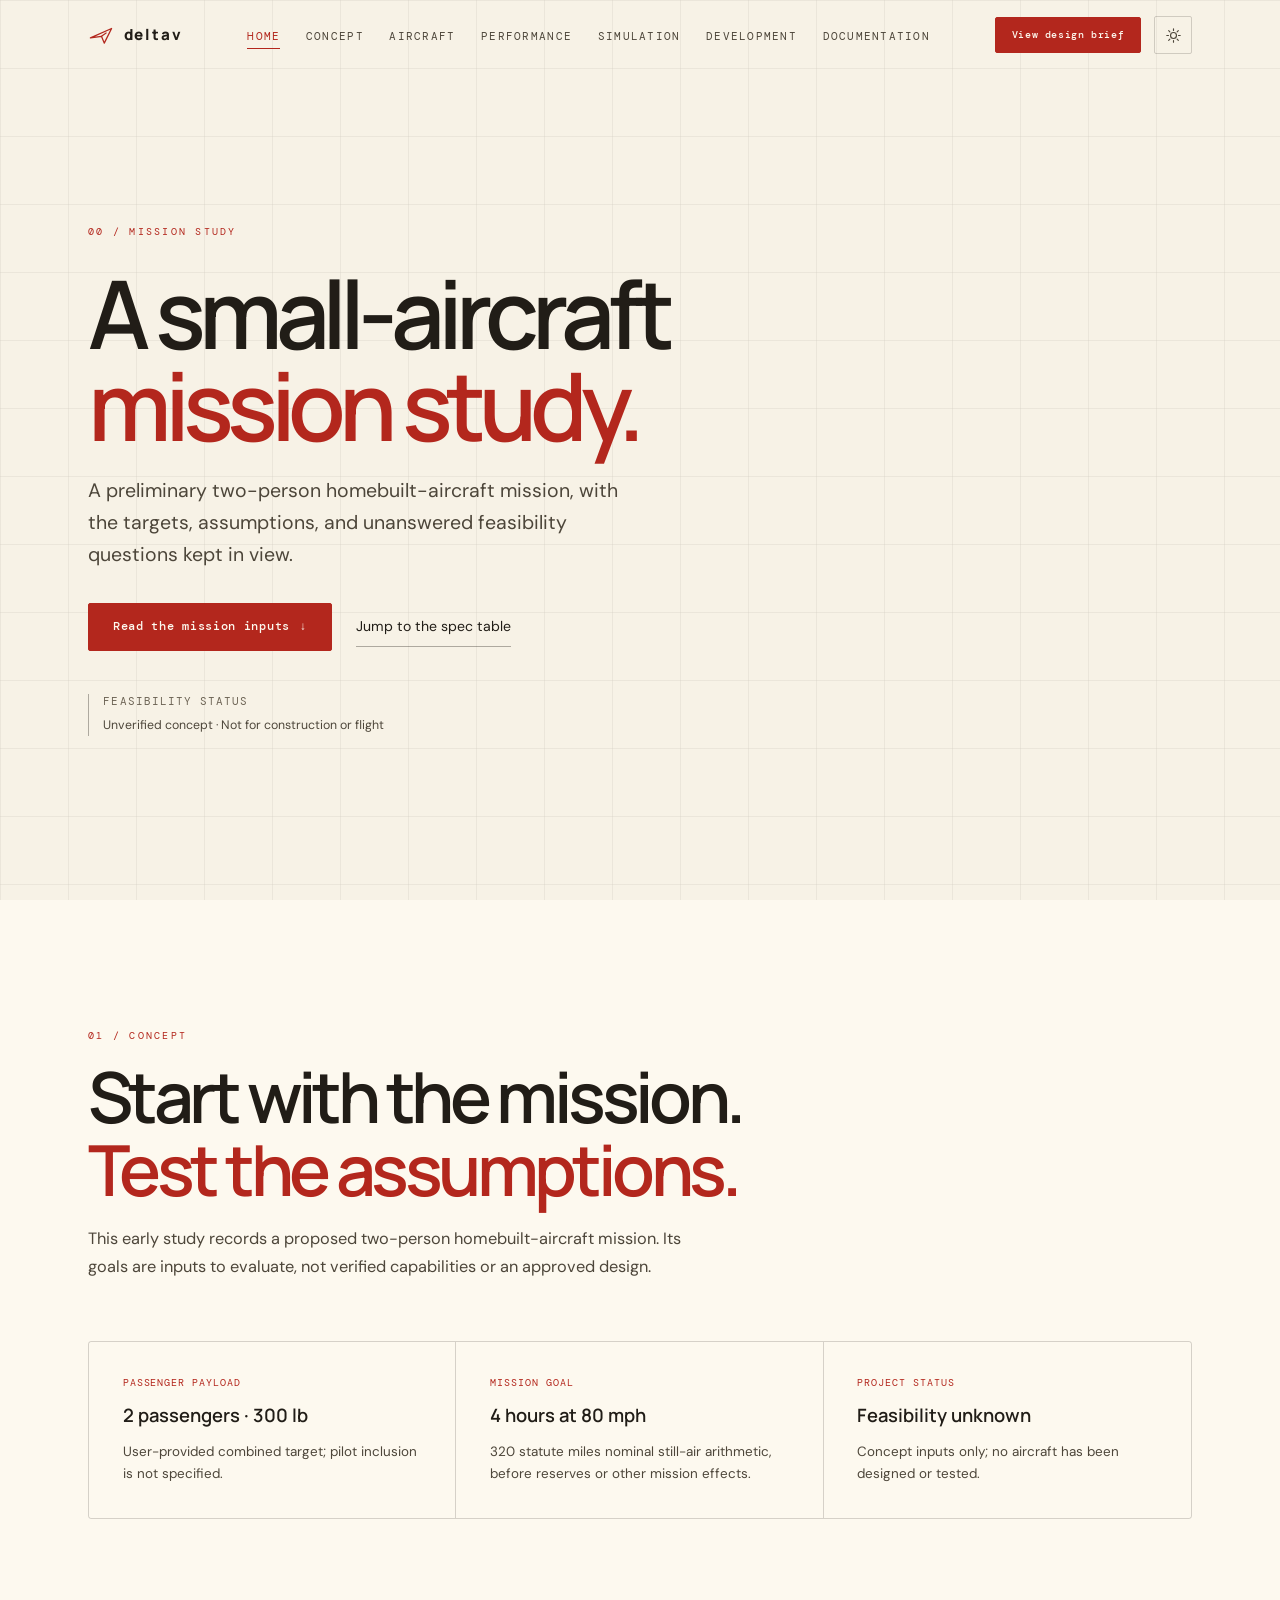
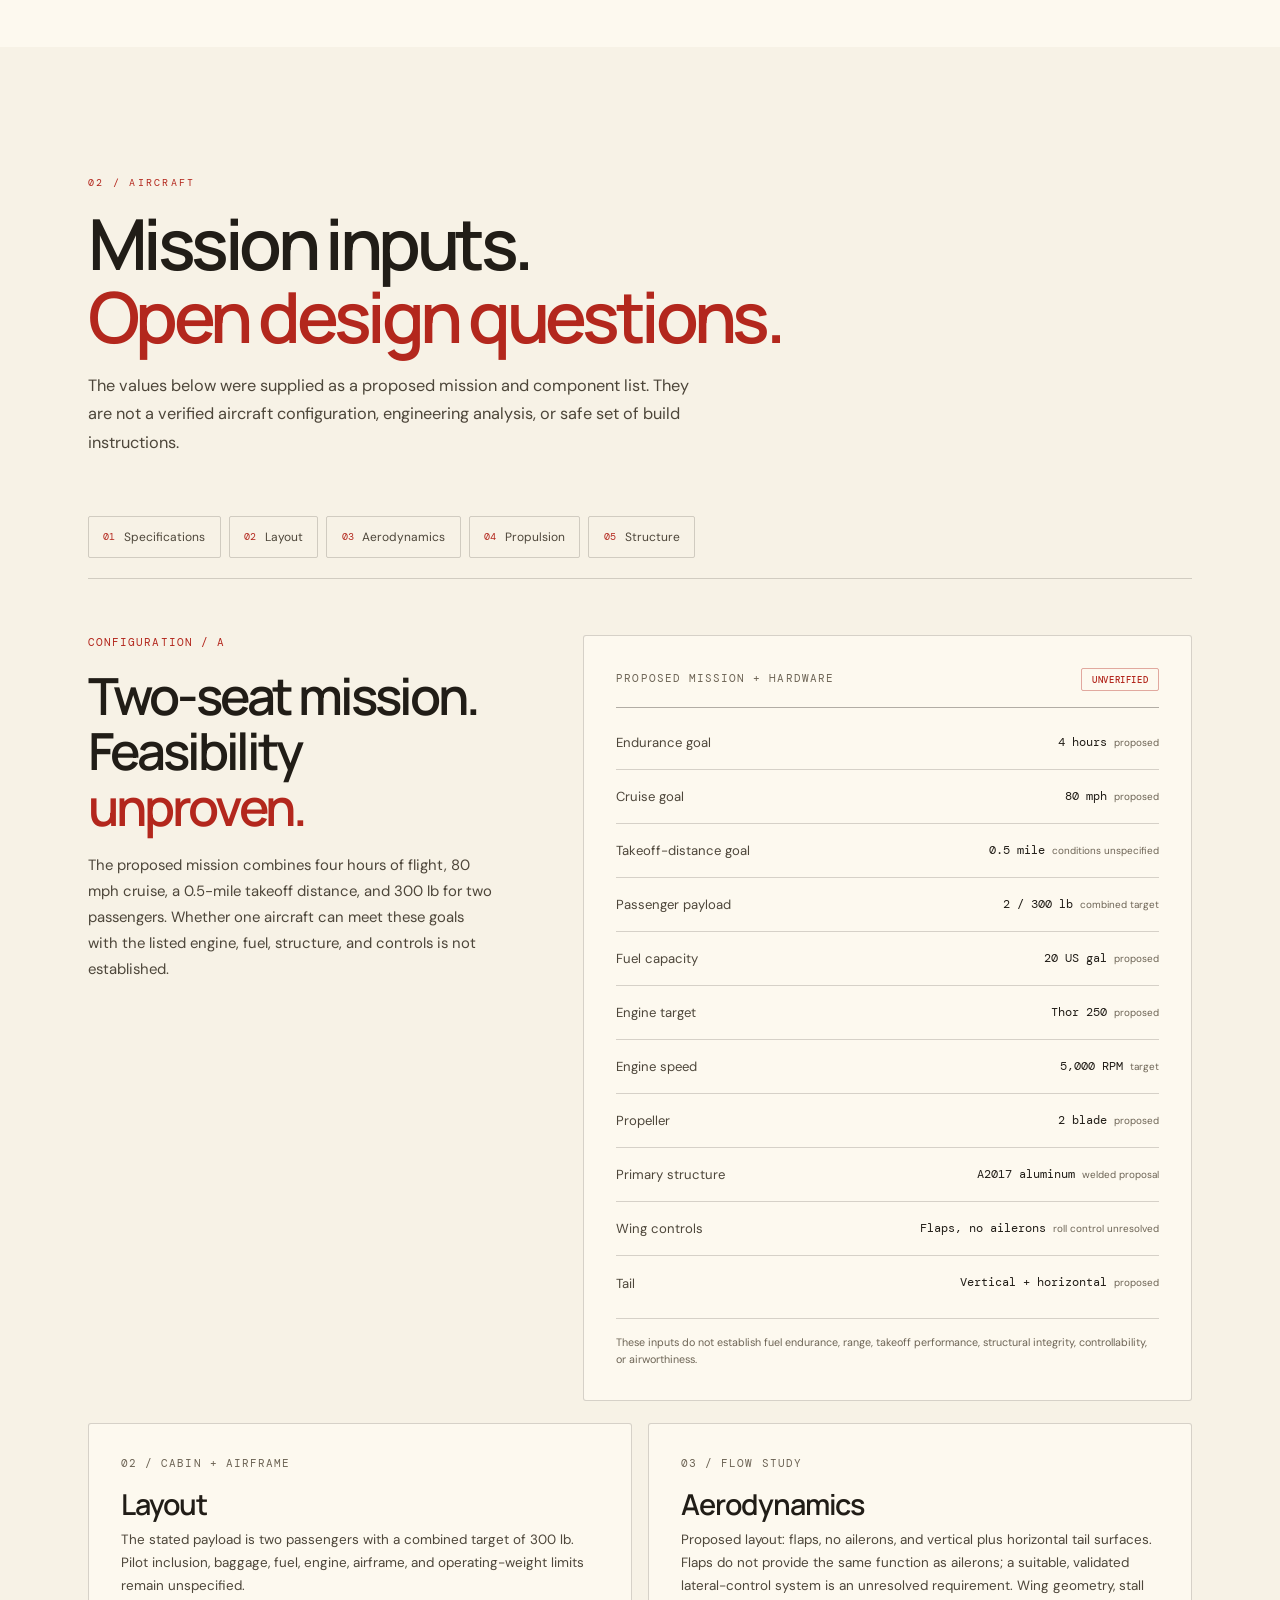
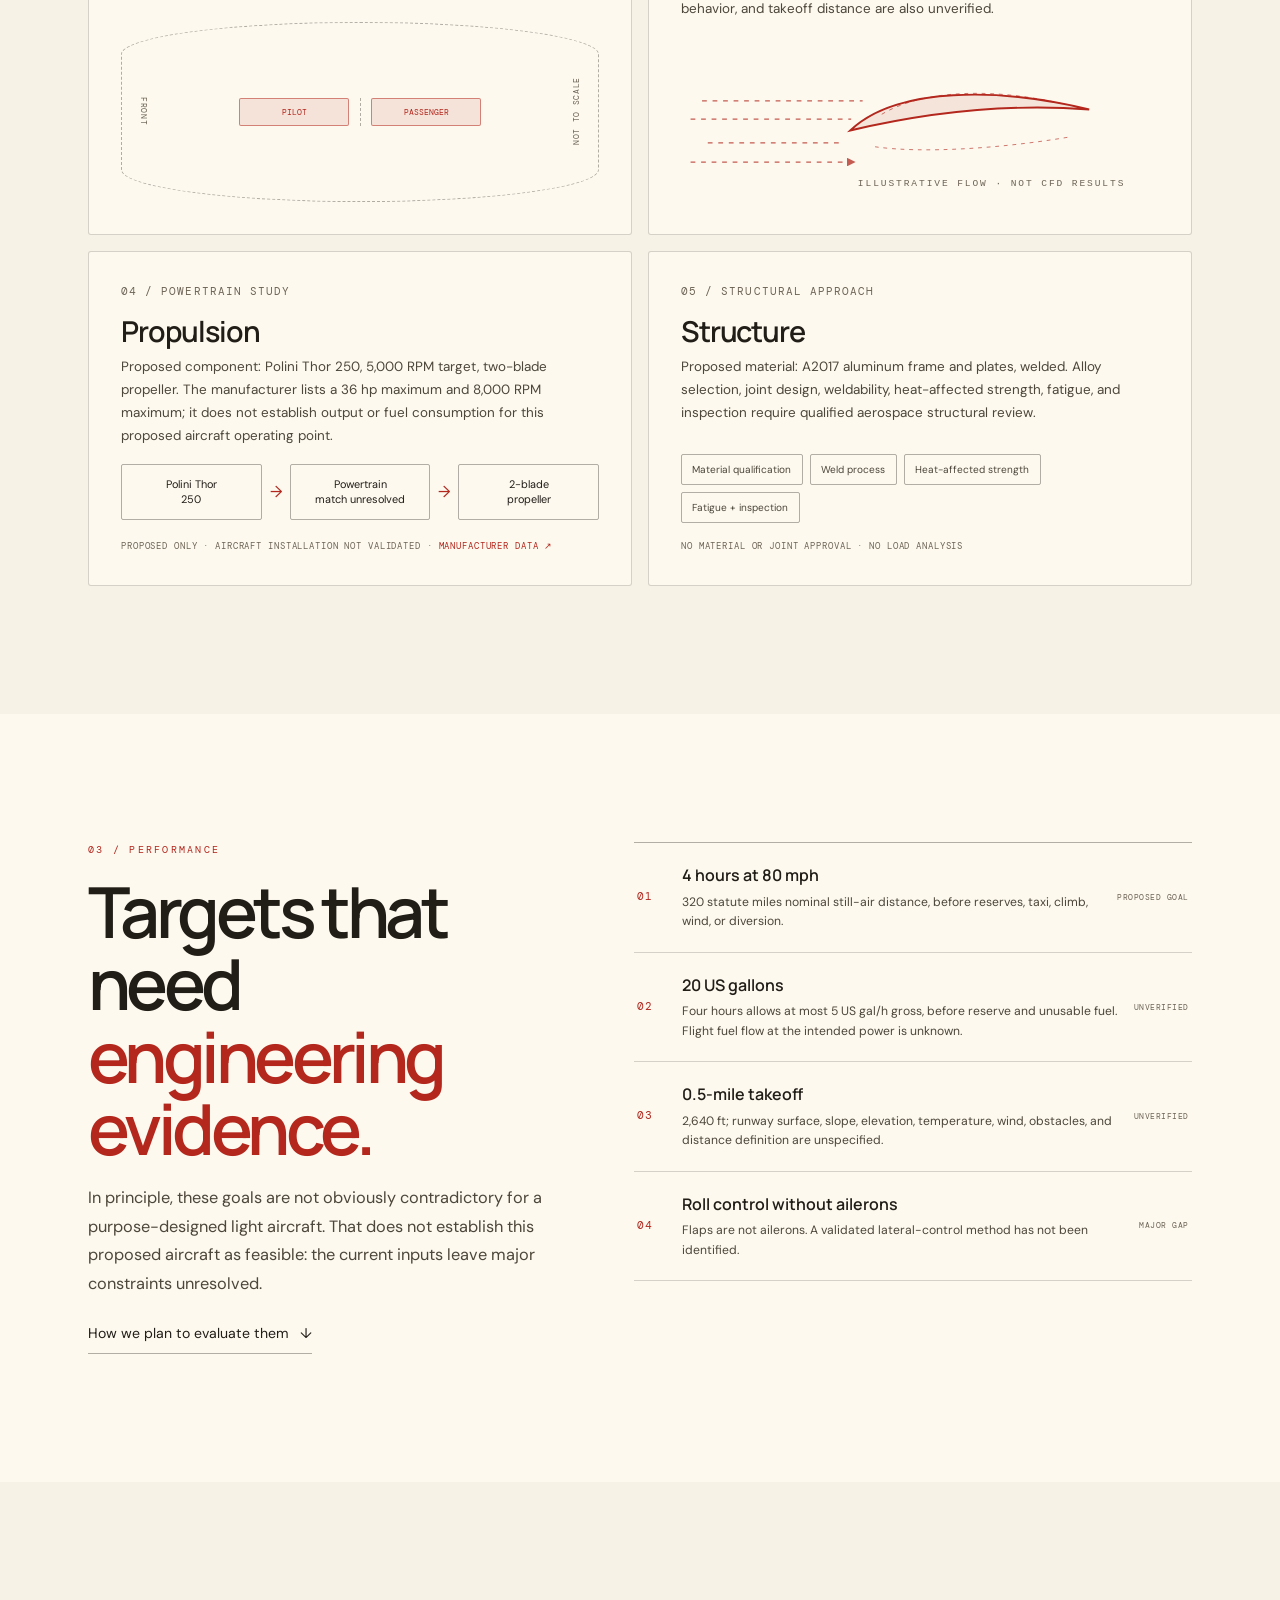
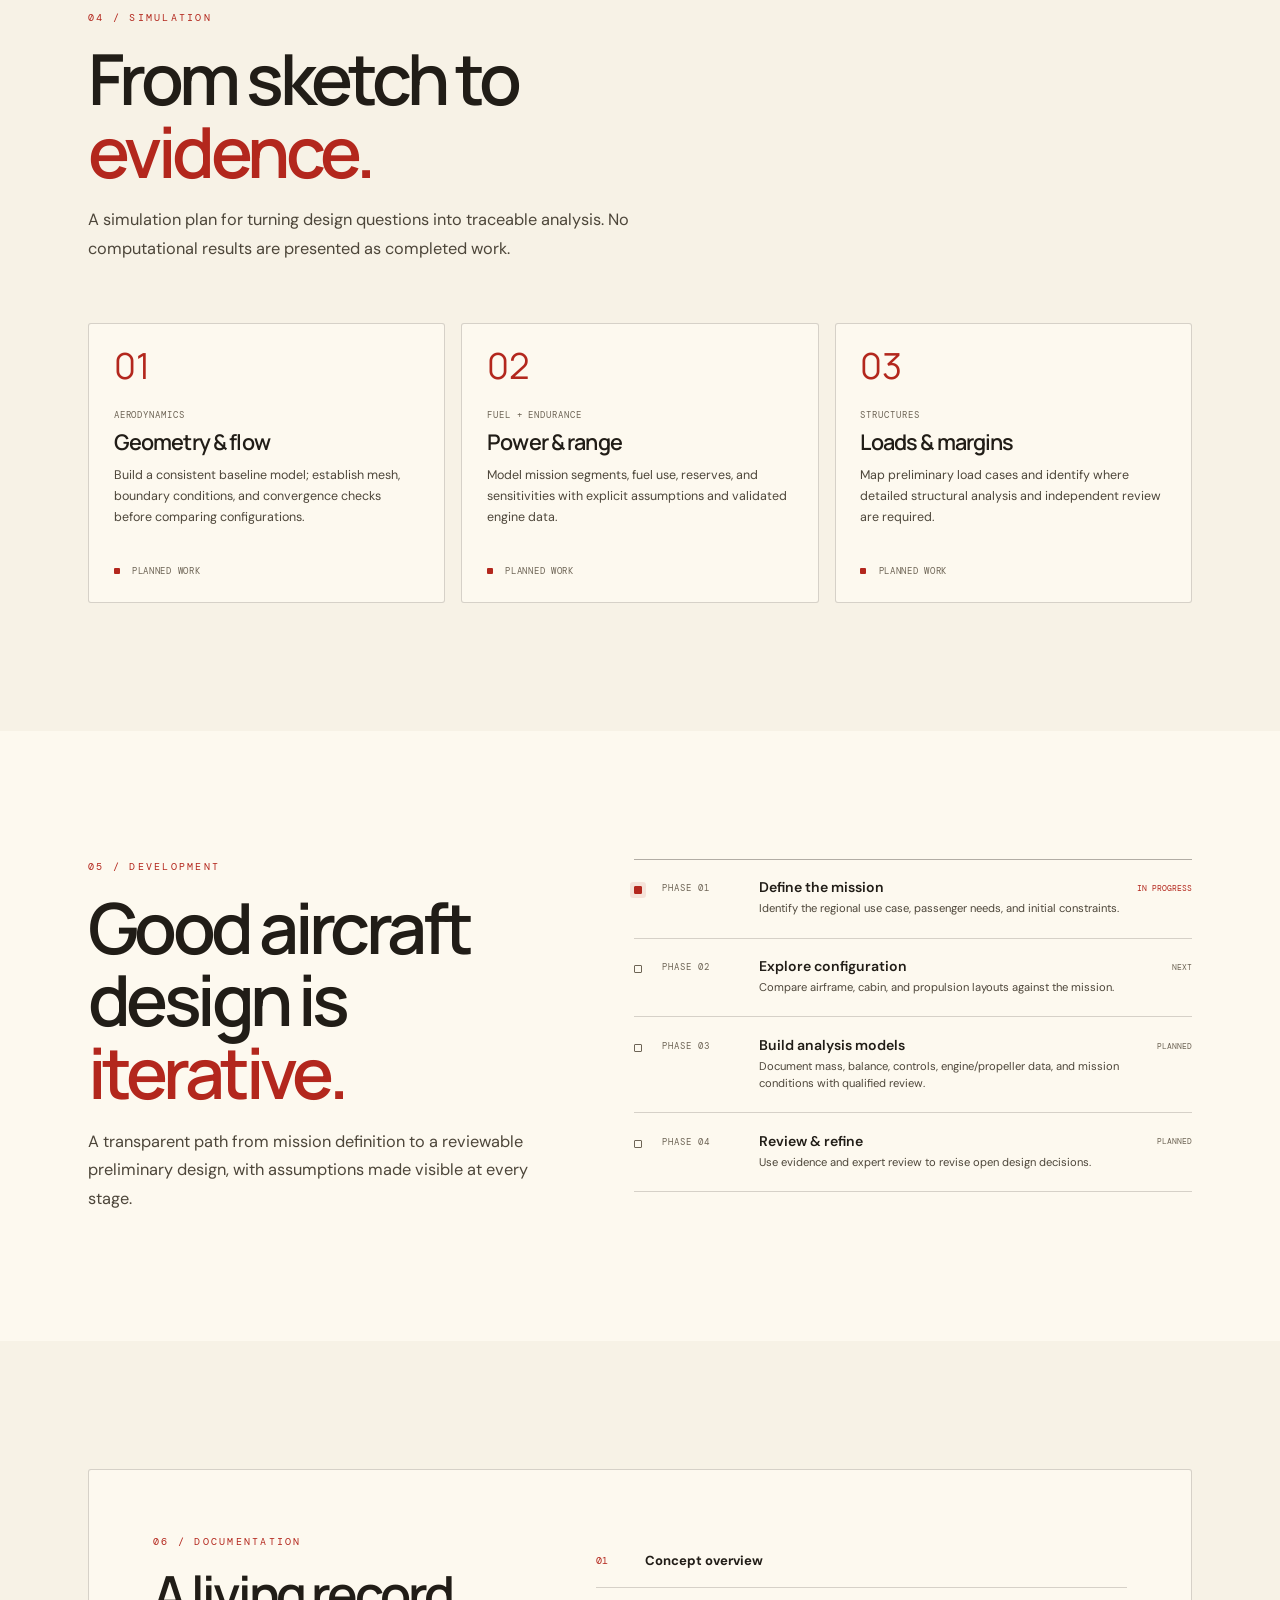
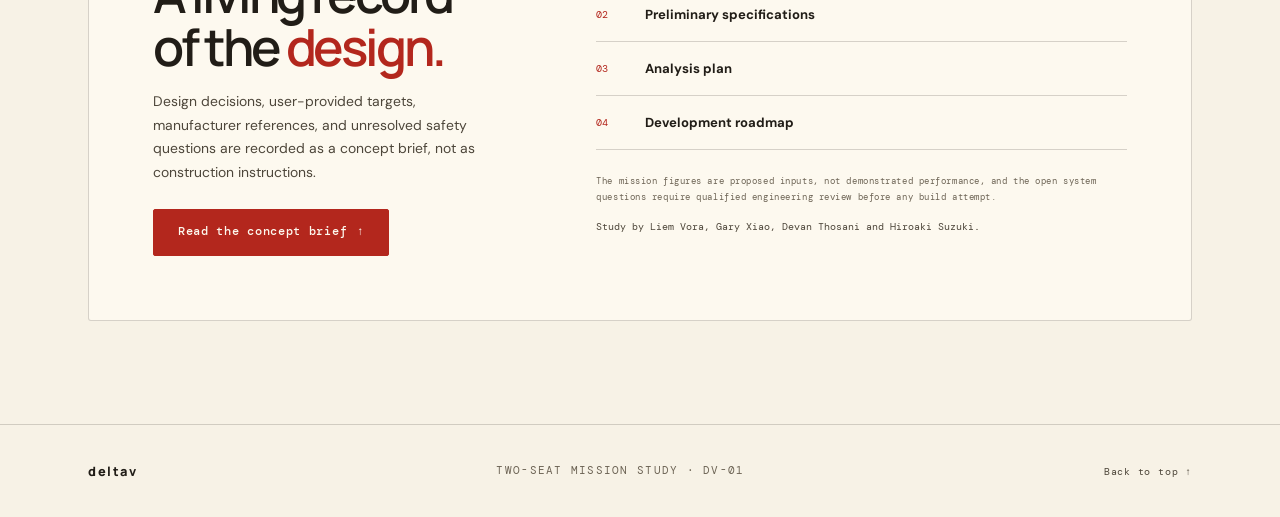
==== commit 7f291fb1: "Unslp site: dedupe copy, real team credit, theme toggle, red/cream sharp styling - Remove all em das" ====
--- a/index.html
+++ b/index.html
@@ -1,10 +1,10 @@
 <!DOCTYPE html>
-<html lang="en" data-theme="dark">
+<html lang="en" data-theme="light">
 <head>
   <meta charset="utf-8">
   <meta name="viewport" content="width=device-width, initial-scale=1">
-  <meta name="theme-color" content="#0b1114">
-  <title>deltav — Two-seat aircraft mission study</title>
+  <meta name="theme-color" content="#f7f2e6">
+  <title>deltav: Two-seat aircraft mission study</title>
   <meta name="description" content="An early-stage two-seat homebuilt aircraft mission study, documenting proposed goals, assumptions, feasibility gaps, and the next engineering questions.">
   <link rel="icon" href="favicon.svg" type="image/svg+xml">
   <link rel="preconnect" href="https://fonts.googleapis.com">
@@ -36,9 +36,13 @@
         <li><a href="#documentation">Documentation</a></li>
       </ul>
       <div class="nav-actions">
-        <a class="btn btn-sm btn-primary nav-cta" href="#documentation">View design brief <span aria-hidden="true">↗</span></a>
+        <a class="btn btn-sm btn-primary nav-cta" href="#documentation">View design brief</a>
+        <button id="themeToggle" class="icon-btn" type="button" aria-label="Switch to dark theme">
+          <svg class="icon icon-sun" viewBox="0 0 24 24" aria-hidden="true"><circle cx="12" cy="12" r="4.2"/><path d="M12 2.5v2.4M12 19.1v2.4M2.5 12h2.4M19.1 12h2.4M5.2 5.2l1.7 1.7M17.1 17.1l1.7 1.7M18.8 5.2l-1.7 1.7M6.9 17.1l-1.7 1.7"/></svg>
+          <svg class="icon icon-moon" viewBox="0 0 24 24" aria-hidden="true"><path d="M20.5 13.3A8.5 8.5 0 1 1 10.7 3.5a7 7 0 0 0 9.8 9.8Z"/></svg>
+        </button>
         <button id="navToggle" class="icon-btn nav-burger" type="button" aria-expanded="false" aria-controls="navLinks" aria-label="Open menu">
-          <span></span><span></span>
+          <span></span><span></span><span></span>
         </button>
       </div>
     </nav>
@@ -48,42 +52,15 @@
     <section class="air-hero" id="top">
       <div class="container air-hero-grid">
         <div class="air-hero-copy">
-          <p class="eyebrow"><span class="status-dot"></span> Two-seat aircraft concept · MISSION STUDY 01</p>
+          <p class="eyebrow">00 / Mission study</p>
           <h1>A small-aircraft<br><span>mission study.</span></h1>
           <p class="hero-lede">A preliminary two-person homebuilt-aircraft mission, with the targets, assumptions, and unanswered feasibility questions kept in view.</p>
           <div class="hero-actions">
-            <a class="btn btn-primary" href="#concept">Explore the concept <span aria-hidden="true">↓</span></a>
-            <a class="text-link" href="#aircraft">Aircraft overview <span aria-hidden="true">↗</span></a>
+            <a class="btn btn-primary" href="#concept">Read the mission inputs <span aria-hidden="true">↓</span></a>
+            <a class="text-link" href="#aircraft">Jump to the spec table</a>
           </div>
           <div class="hero-status"><span class="mono">FEASIBILITY STATUS</span><span>Unverified concept · Not for construction or flight</span></div>
         </div>
-        <div class="people-grid" aria-label="Team members">
-          <article class="person-card reveal">
-            <h3>Liem Vora</h3>
-            <p class="person-role">Concept lead · mission definition</p>
-            <p class="person-bio">Defines the proposed two-seat mission targets and feasibility questions. Keeps assumptions separated from validated results.</p>
-          </article>
-          <article class="person-card reveal">
-            <h3>Gary Xiao</h3>
-            <p class="person-role">Aircraft layout · cabin design</p>
-            <p class="person-bio">Works on the two-seat cabin plan, seat spacing, and airframe packaging studies. Nothing is to scale yet.</p>
-          </article>
-          <article class="person-card reveal">
-            <h3>Hiro Suzuki</h3>
-            <p class="person-role">Propulsion · powertrain study</p>
-            <p class="person-bio">Reviews the proposed Polini Thor 250 pairing and tracks engine/propeller compatibility as an open installation question.</p>
-          </article>
-          <article class="person-card reveal">
-            <h3>Devan Thosani</h3>
-            <p class="person-role">Documentation · design record</p>
-            <p class="person-bio">Maintains the concept brief, simulation plan, and the unresolved safety items that require qualified review.</p>
-          </article>
-        </div>
-      </div>
-      <div class="hero-bottom container">
-        <span class="mono">PROPOSED MISSION · NOT VALIDATED</span>
-        <a href="#concept" aria-label="Scroll to concept"><span class="scroll-indicator"></span>Scroll to explore</a>
-        <span class="mono">CONCEPTUAL · NOT FLIGHTWORTHY</span>
       </div>
     </section>
 
@@ -121,7 +98,6 @@
             <p class="mono feature-kicker">CONFIGURATION / A</p>
             <h3>Two-seat mission.<br>Feasibility <span>unproven.</span></h3>
             <p>The proposed mission combines four hours of flight, 80 mph cruise, a 0.5-mile takeoff distance, and 300 lb for two passengers. Whether one aircraft can meet these goals with the listed engine, fuel, structure, and controls is not established.</p>
-            <span class="concept-note"><span aria-hidden="true">✳</span> User-provided goals only; no performance or structural values have been calculated or validated.</span>
           </div>
           <div class="spec-panel reveal">
             <div class="spec-panel-head"><span class="mono">PROPOSED MISSION + HARDWARE</span><span class="status-pill">UNVERIFIED</span></div>
@@ -143,7 +119,7 @@
         </div>
         <div class="design-grid">
           <article class="design-card layout-card reveal" id="layout">
-            <div class="design-card-top"><span class="mono">02 / CABIN + AIRFRAME</span><span aria-hidden="true">↗</span></div>
+            <div class="design-card-top"><span class="mono">02 / CABIN + AIRFRAME</span></div>
             <h3>Layout</h3>
             <p>The stated payload is two passengers with a combined target of 300 lb. Pilot inclusion, baggage, fuel, engine, airframe, and operating-weight limits remain unspecified.</p>
             <div class="layout-diagram two-seat-layout" role="img" aria-label="Illustrative two-seat cabin plan, not to scale">
@@ -155,19 +131,19 @@
             </div>
           </article>
           <article class="design-card reveal" id="aerodynamics">
-            <div class="design-card-top"><span class="mono">03 / FLOW STUDY</span><span aria-hidden="true">↗</span></div>
+            <div class="design-card-top"><span class="mono">03 / FLOW STUDY</span></div>
             <h3>Aerodynamics</h3>
             <p>Proposed layout: flaps, no ailerons, and vertical plus horizontal tail surfaces. Flaps do not provide the same function as ailerons; a suitable, validated lateral-control system is an unresolved requirement. Wing geometry, stall behavior, and takeoff distance are also unverified.</p>
             <svg class="flow-diagram" viewBox="0 0 500 150" role="img" aria-label="Conceptual airflow lines passing over a wing profile">
-              <defs><marker id="arrow" markerWidth="7" markerHeight="7" refX="5" refY="3.5" orient="auto"><path d="M0 0 7 3.5 0 7Z" fill="#62c2a0"/></marker></defs>
-              <path d="M22 48H190M10 67H178M28 92H170M10 112H180" stroke="#62c2a0" stroke-width="1.3" stroke-dasharray="5 6" marker-end="url(#arrow)" opacity=".75"/>
-              <path d="M177 79c48-46 156-45 250-22-92-7-178 5-250 22Z" fill="#b6cec1" stroke="#e7efe8" stroke-width="2"/>
-              <path d="M210 62c52-31 137-24 193-10M203 96c49 7 130 2 202-10" fill="none" stroke="#62c2a0" stroke-width="1" stroke-dasharray="4 5" opacity=".65"/>
-              <text x="185" y="137" fill="#95a89f" font-family="monospace" font-size="10" letter-spacing="2">ILLUSTRATIVE FLOW · NOT CFD RESULTS</text>
+              <defs><marker id="arrow" markerWidth="7" markerHeight="7" refX="5" refY="3.5" orient="auto"><path class="fl-arrow" d="M0 0 7 3.5 0 7Z"/></marker></defs>
+              <path class="fl-line" d="M22 48H190M10 67H178M28 92H170M10 112H180" stroke-width="1.3" stroke-dasharray="5 6" marker-end="url(#arrow)" opacity=".75"/>
+              <path class="fl-airfoil" d="M177 79c48-46 156-45 250-22-92-7-178 5-250 22Z" stroke-width="2"/>
+              <path class="fl-line" d="M210 62c52-31 137-24 193-10M203 96c49 7 130 2 202-10" fill="none" stroke-width="1" stroke-dasharray="4 5" opacity=".65"/>
+              <text class="fl-note" x="185" y="137" font-family="monospace" font-size="10" letter-spacing="2">ILLUSTRATIVE FLOW · NOT CFD RESULTS</text>
             </svg>
           </article>
           <article class="design-card reveal" id="propulsion">
-            <div class="design-card-top"><span class="mono">04 / POWERTRAIN STUDY</span><span aria-hidden="true">↗</span></div>
+            <div class="design-card-top"><span class="mono">04 / POWERTRAIN STUDY</span></div>
             <h3>Propulsion</h3>
             <p>Proposed component: Polini Thor 250, 5,000 RPM target, two-blade propeller. The manufacturer lists a 36 hp maximum and 8,000 RPM maximum; it does not establish output or fuel consumption for this proposed aircraft operating point.</p>
             <div class="propulsion-chain" aria-label="Proposed piston engine drives a two-blade propeller">
@@ -176,7 +152,7 @@
             <span class="mono micro-note">PROPOSED ONLY · AIRCRAFT INSTALLATION NOT VALIDATED · <a href="https://www.polinithor.com/en/technical-area/thor-250-250-ds/" target="_blank" rel="noopener noreferrer">MANUFACTURER DATA ↗</a></span>
           </article>
           <article class="design-card reveal" id="structure">
-            <div class="design-card-top"><span class="mono">05 / STRUCTURAL APPROACH</span><span aria-hidden="true">↗</span></div>
+            <div class="design-card-top"><span class="mono">05 / STRUCTURAL APPROACH</span></div>
             <h3>Structure</h3>
             <p>Proposed material: A2017 aluminum frame and plates, welded. Alloy selection, joint design, weldability, heat-affected strength, fatigue, and inspection require qualified aerospace structural review.</p>
             <ul class="risk-tags" aria-label="Structural review topics">
@@ -201,7 +177,6 @@
           <div class="target-row"><span class="mono">02</span><div><strong>20 US gallons</strong><p>Four hours allows at most 5 US gal/h gross, before reserve and unusable fuel. Flight fuel flow at the intended power is unknown.</p></div><span class="target-tag">UNVERIFIED</span></div>
           <div class="target-row"><span class="mono">03</span><div><strong>0.5-mile takeoff</strong><p>2,640 ft; runway surface, slope, elevation, temperature, wind, obstacles, and distance definition are unspecified.</p></div><span class="target-tag">UNVERIFIED</span></div>
           <div class="target-row"><span class="mono">04</span><div><strong>Roll control without ailerons</strong><p>Flaps are not ailerons. A validated lateral-control method has not been identified.</p></div><span class="target-tag">MAJOR GAP</span></div>
-          <p class="target-footnote">Feasibility is not established. Do not build, operate, or make safety decisions from this concept page; obtain qualified aircraft-design and regulatory review.</p>
         </div>
       </div>
     </section>
@@ -243,15 +218,16 @@
           <div class="doc-copy">
             <p class="eyebrow">06 / Documentation</p>
             <h2>A living record<br>of the <span>design.</span></h2>
-            <p>Design decisions, user-provided targets, manufacturer references, and unresolved safety questions are recorded as a concept brief—not as construction instructions.</p>
+            <p>Design decisions, user-provided targets, manufacturer references, and unresolved safety questions are recorded as a concept brief, not as construction instructions.</p>
             <a class="btn btn-primary" href="#specifications">Read the concept brief <span aria-hidden="true">↑</span></a>
           </div>
           <div class="doc-index">
-            <a href="#concept"><span>01</span><strong>Concept overview</strong><span>↗</span></a>
-            <a href="#specifications"><span>02</span><strong>Preliminary specifications</strong><span>↗</span></a>
-            <a href="#simulation"><span>03</span><strong>Analysis plan</strong><span>↗</span></a>
-            <a href="#development"><span>04</span><strong>Development roadmap</strong><span>↗</span></a>
-            <p class="doc-disclaimer">The mission figures are proposed inputs, not demonstrated performance. The Polini link provides manufacturer information for the engine; its published ratings do not validate this aircraft installation. deltav is not built, tested, or certified. The absent ailerons/lateral-control solution, engine/propeller matching, fuel endurance, takeoff conditions, and welded A2017 structure require qualified engineering review. This page is not a construction, operating, or flight-safety guide.</p>
+            <a href="#concept"><span>01</span><strong>Concept overview</strong></a>
+            <a href="#specifications"><span>02</span><strong>Preliminary specifications</strong></a>
+            <a href="#simulation"><span>03</span><strong>Analysis plan</strong></a>
+            <a href="#development"><span>04</span><strong>Development roadmap</strong></a>
+            <p class="doc-disclaimer">The mission figures are proposed inputs, not demonstrated performance, and the open system questions require qualified engineering review before any build attempt.</p>
+            <p class="team-credit">Study by Liem Vora, Gary Xiao, Devan Thosani and Hiroaki Suzuki.</p>
           </div>
         </div>
       </div>
@@ -261,7 +237,7 @@
   <footer class="site-footer">
     <div class="container footer-inner">
       <a class="brand footer-brand" href="#top"><span class="brand-text">deltav</span></a>
-      <span class="mono">TWO-SEAT MISSION STUDY · DV–01</span>
+      <span class="mono">TWO-SEAT MISSION STUDY · DV-01</span>
       <a href="#top">Back to top ↑</a>
     </div>
   </footer>
--- a/assets/css/styles.css
+++ b/assets/css/styles.css
@@ -1,146 +1,86 @@
-/* ==========================================================
-   deltav — concept aircraft design portfolio
-   tokens → base → layout → components → utilities
-   ========================================================== */
-
-/* ---------- Tokens ---------- */
+/* ==========================================================================
+   deltav: two-seat aircraft mission study
+   Single stylesheet. Layers: tokens > base > header > hero > components >
+   responsive > motion > print.
+   ========================================================================== */
+
 :root {
-  --font-display: 'Manrope', 'Iowan Old Style', Georgia, 'Times New Roman', serif;
-  --font-body: 'DM Sans', system-ui, -apple-system, 'Segoe UI', Roboto, Helvetica, Arial, sans-serif;
-  --font-mono: 'DM Mono', ui-monospace, SFMono-Regular, Menlo, Consolas, monospace;
-
-  --step--1: clamp(0.78rem, 0.76rem + 0.1vw, 0.84rem);
-  --step-0:  clamp(0.96rem, 0.93rem + 0.14vw, 1.04rem);
-  --step-1:  clamp(1.12rem, 1.05rem + 0.33vw, 1.32rem);
-  --step-2:  clamp(1.34rem, 1.2rem + 0.66vw, 1.78rem);
-  --step-3:  clamp(1.6rem, 1.34rem + 1.25vw, 2.34rem);
-  --step-4:  clamp(1.92rem, 1.5rem + 2.1vw, 3.1rem);
-  --step-5:  clamp(2.3rem, 1.6rem + 3.5vw, 4.1rem);
-  --step-6:  clamp(2.75rem, 1.55rem + 5.9vw, 5.5rem);
-
-  --container: 1150px;
-  --gutter: clamp(1.15rem, 4vw, 2.5rem);
-  --radius: 12px;
-  --radius-lg: 20px;
-  --ease: cubic-bezier(0.22, 1, 0.36, 1);
-  --header-h: 68px;
+  --font-display: 'Manrope', system-ui, -apple-system, 'Segoe UI', Roboto, sans-serif;
+  --font-body: 'DM Sans', system-ui, -apple-system, 'Segoe UI', Roboto, sans-serif;
+  --font-mono: 'DM Mono', ui-monospace, SFMono-Regular, Consolas, monospace;
+
+  --container: 1200px;
+  --gutter: clamp(1.1rem, 4vw, 3rem);
+  --header-h: 76px;
+  --radius: 2px;
+  --radius-lg: 3px;
+  --ease: cubic-bezier(.22, 1, .36, 1);
+}
+
+/* Cream (light) is the default theme; the toggle sets data-theme on <html>.
+   Text/accent pairs in both themes clear WCAG AA (normal text >= 4.5:1). */
+:root,
+[data-theme='light'] {
+  color-scheme: light;
+  --bg: #f7f2e6;              /* cream paper */
+  --bg-elev: #fdf9ef;
+  --text: #211d17;            /* 15.0:1 on --bg */
+  --text-dim: #4d463a;        /* 8.3:1 on --bg */
+  --text-faint: #6d6455;      /* 5.2:1 on --bg, 5.5:1 on --bg-elev */
+  --line: rgba(33, 29, 23, .18);
+  --line-strong: rgba(33, 29, 23, .34);
+  --accent: #b3271d;          /* red ink: 5.8:1 on --bg, 6.2:1 on --bg-elev */
+  --accent-soft: rgba(179, 39, 29, .1);
+  --on-accent: #fdf9ef;       /* text on accent fills: 6.2:1 */
 }
 
 [data-theme='dark'] {
-  --bg: #0b1114;
-  --bg-elev: #111a1d;
-  --bg-elev-2: #192528;
-  --line: rgba(226, 240, 230, 0.10);
-  --line-strong: rgba(226, 240, 230, 0.22);
-  --text: #e9f0e9;
-  --text-dim: #a1b2a8;
-  --text-faint: #72847a;
-  --accent: #72cba8;
-  --accent-soft: rgba(114, 203, 168, 0.13);
-  --cool: #93c9bb;
-  --cool-soft: rgba(147, 201, 187, 0.13);
-  --shadow: 0 26px 60px -34px rgba(0, 0, 0, 0.85);
-  --grain-opacity: 0.018;
-  --veil: linear-gradient(180deg, rgba(11, 17, 20, 0.25) 0%, rgba(11, 17, 20, 0.25) 45%, rgba(11, 17, 20, 0.9) 100%);
-}
-
-[data-theme='light'] {
-  --bg: #eff3ee;
-  --bg-elev: #f8faf6;
-  --bg-elev-2: #e5ece5;
-  --line: rgba(22, 39, 32, 0.13);
-  --line-strong: rgba(22, 39, 32, 0.26);
-  --text: #16231e;
-  --text-dim: #4e6258;
-  --text-faint: #71847a;
-  --accent: #24795e;
-  --accent-soft: rgba(36, 121, 94, 0.10);
-  --cool: #287268;
-  --cool-soft: rgba(40, 114, 104, 0.10);
-  --shadow: 0 26px 60px -38px rgba(22, 39, 32, 0.28);
-  --grain-opacity: 0.012;
-  --veil: linear-gradient(180deg, rgba(239, 243, 238, 0.12) 0%, rgba(239, 243, 238, 0.18) 45%, rgba(239, 243, 238, 0.9) 100%);
-}
-
-/* ---------- Base ---------- */
+  color-scheme: dark;
+  --bg: #141210;              /* warm near-black */
+  --bg-elev: #1d1a17;
+  --text: #f4efe4;            /* 16.3:1 on --bg */
+  --text-dim: #b9b1a2;        /* 8.8:1 on --bg, 8.1:1 on --bg-elev */
+  --text-faint: #93897a;      /* 5.4:1 on --bg, 5.0:1 on --bg-elev */
+  --line: rgba(244, 239, 228, .13);
+  --line-strong: rgba(244, 239, 228, .26);
+  --accent: #ef6a4d;          /* 6.1:1 on --bg, 5.6:1 on --bg-elev */
+  --accent-soft: rgba(239, 106, 77, .13);
+  --on-accent: #141210;       /* text on accent fills: 6.1:1 */
+}
+
+/* Base --------------------------------------------------- */
+
 *, *::before, *::after { box-sizing: border-box; }
 
 html {
   scroll-behavior: smooth;
-  scroll-padding-top: calc(var(--header-h) + 18px);
-  -webkit-text-size-adjust: 100%;
+  scroll-padding-top: calc(var(--header-h) + 24px);
 }
 
 body {
   margin: 0;
   background: var(--bg);
   color: var(--text);
-  font-family: var(--font-body);
-  font-size: var(--step-0);
-  line-height: 1.68;
-  font-weight: 350;
-  -webkit-font-smoothing: antialiased;
-  -moz-osx-font-smoothing: grayscale;
-  overflow-x: hidden;
-  transition: background-color 0.4s var(--ease), color 0.4s var(--ease);
-}
-
-img, svg { max-width: 100%; display: block; }
-a { color: inherit; }
+  font: 400 1rem/1.6 var(--font-body);
+  transition: background-color .4s ease, color .4s ease;
+}
 
 h1, h2, h3 {
+  margin: 0;
   font-family: var(--font-display);
-  font-weight: 400;
-  letter-spacing: -0.02em;
-  line-height: 1.08;
-  margin: 0;
-  text-wrap: balance;
-}
-
-p { margin: 0 0 1.05em; }
-p:last-child { margin-bottom: 0; }
-
-::selection { background: var(--accent); color: var(--bg); }
-
-:focus-visible {
-  outline: 2px solid var(--accent);
-  outline-offset: 3px;
-  border-radius: 3px;
-}
-
-.sr-only {
-  position: absolute; width: 1px; height: 1px; padding: 0; margin: -1px;
-  overflow: hidden; clip: rect(0 0 0 0); white-space: nowrap; border: 0;
-}
-
-.skip-link {
-  position: absolute; left: 50%; top: 0; transform: translate(-50%, -120%);
-  z-index: 200; background: var(--accent); color: var(--bg);
-  padding: 0.7rem 1.2rem; border-radius: 0 0 var(--radius) var(--radius);
-  font-weight: 600; font-size: var(--step--1); text-decoration: none;
-  transition: transform 0.25s var(--ease);
-}
-.skip-link:focus { transform: translate(-50%, 0); }
-
-/* ---------- Texture + progress ---------- */
-.grain {
-  position: fixed; inset: 0; z-index: 1; pointer-events: none;
-  opacity: var(--grain-opacity);
-  background-image: url("data:image/svg+xml,%3Csvg xmlns='http://www.w3.org/2000/svg' width='140' height='140'%3E%3Cfilter id='n'%3E%3CfeTurbulence type='fractalNoise' baseFrequency='0.85' numOctaves='3'/%3E%3C/filter%3E%3Crect width='140' height='140' filter='url(%23n)'/%3E%3C/svg%3E");
-  transition: opacity 0.4s var(--ease);
-}
-
-.scroll-progress {
-  position: fixed; top: 0; left: 0; right: 0; height: 2px; z-index: 60;
-  background: transparent; pointer-events: none;
-}
-.scroll-progress span {
-  display: block; height: 100%; width: 0;
-  background: linear-gradient(90deg, var(--accent), var(--cool));
-  transition: width 0.1s linear;
-}
-
-/* ---------- Layout ---------- */
+  font-weight: 600;
+  letter-spacing: -.05em;
+  line-height: 1.05;
+}
+
+p { margin: 0; }
+
+a { color: inherit; text-decoration: none; }
+
+a, button { cursor: pointer; }
+
+img, svg { display: block; }
+
 .container {
   width: 100%;
   max-width: var(--container);
@@ -148,703 +88,896 @@
   padding-inline: var(--gutter);
 }
 
-.section { padding-block: clamp(4.5rem, 10vw, 8.5rem); position: relative; z-index: 2; }
-
-.section-head { max-width: 68ch; margin-bottom: clamp(2.25rem, 5vw, 3.75rem); }
-.section-title { font-size: var(--step-4); margin-top: 0.35rem; }
-.section-sub {
-  margin-top: 1.1rem; color: var(--text-dim);
-  font-size: var(--step-1); max-width: 58ch;
+.section { padding-block: clamp(5rem, 10vw, 9rem); }
+
+.mono {
+  font-family: var(--font-mono);
+  font-size: .66rem;
+  letter-spacing: .1em;
 }
 
 .eyebrow {
+  display: flex;
+  align-items: center;
+  gap: .7rem;
   font-family: var(--font-mono);
-  font-size: var(--step--1);
-  letter-spacing: 0.18em;
+  font-size: .64rem;
+  letter-spacing: .22em;
   text-transform: uppercase;
   color: var(--accent);
+}
+
+.skip-link {
+  position: fixed;
+  top: -3rem;
+  left: 1rem;
+  z-index: 200;
+  padding: .7rem 1.1rem;
+  border-radius: var(--radius);
+  background: var(--accent);
+  color: var(--on-accent);
+  font-family: var(--font-mono);
+  font-size: .72rem;
+  transition: top .25s var(--ease);
+}
+
+.skip-link:focus { top: 1rem; }
+
+:focus-visible {
+  outline: 2px solid var(--accent);
+  outline-offset: 3px;
+}
+
+::selection {
+  background: var(--accent);
+  color: var(--on-accent);
+}
+
+/* Header -------------------------------------------------- */
+
+.site-header {
+  position: fixed;
+  top: 0;
+  left: 0;
+  right: 0;
+  z-index: 100;
+  padding-block: 1rem;
+  background: transparent;
+  transition: background-color .3s, border-color .3s;
+  border-bottom: 1px solid transparent;
+}
+
+.site-header.is-scrolled {
+  background: color-mix(in srgb, var(--bg) 84%, transparent);
+  backdrop-filter: blur(12px);
+  -webkit-backdrop-filter: blur(12px);
+  border-bottom-color: var(--line);
+}
+
+.scroll-progress {
+  position: fixed;
+  top: 0;
+  left: 0;
+  right: 0;
+  height: 2px;
+  z-index: 150;
+  pointer-events: none;
+}
+
+.scroll-progress span {
+  display: block;
+  height: 100%;
+  width: 0;
+  background: var(--accent);
+}
+
+.nav {
+  display: flex;
+  align-items: center;
+  justify-content: space-between;
+  gap: 1rem;
+}
+
+.brand {
+  display: flex;
+  align-items: center;
+  gap: .6rem;
+}
+
+.brand-mark { width: 26px; height: 26px; color: var(--accent); flex: none; }
+.brand-text {
+  font-family: var(--font-display);
+  font-size: .95rem;
+  font-weight: 800;
+  letter-spacing: .12em;
+  text-transform: lowercase;
+}
+
+.nav-links {
+  display: flex;
+  align-items: center;
+  gap: 1.6rem;
   margin: 0;
-  font-weight: 500;
-}
-.slash { color: var(--cool); margin-inline: 0.35em; }
-
-.mono { font-family: var(--font-mono); font-size: 0.92em; }
-.muted { color: var(--text-faint); font-size: var(--step--1); }
-
-/* ---------- Header ---------- */
-.site-header {
-  position: fixed; top: 0; left: 0; right: 0; z-index: 50;
-  transition: background-color 0.35s var(--ease), border-color 0.35s var(--ease), backdrop-filter 0.35s;
-  border-bottom: 1px solid transparent;
-}
-.site-header.is-scrolled {
-  background: color-mix(in srgb, var(--bg) 82%, transparent);
-  backdrop-filter: blur(14px) saturate(140%);
-  -webkit-backdrop-filter: blur(14px) saturate(140%);
-  border-bottom-color: var(--line);
-}
-
-.nav {
-  position: relative;
-  height: var(--header-h);
-  display: flex; align-items: center; justify-content: space-between; gap: 1.5rem;
-}
-
-.brand {
-  display: inline-flex; align-items: center; gap: 0.6rem;
-  text-decoration: none; font-weight: 500; letter-spacing: -0.01em;
-}
-.brand-mark { width: 26px; height: 26px; color: var(--accent); flex: none; }
-.brand-text { font-size: var(--step-0); }
-
-.nav-links { display: flex; align-items: center; gap: 1.75rem; list-style: none; margin: 0; padding: 0; }
+  padding: 0;
+  list-style: none;
+}
+
 .nav-links a {
-  position: relative; text-decoration: none; color: var(--text-dim);
-  font-size: var(--step--1); letter-spacing: 0.02em; padding-block: 0.4rem;
-  transition: color 0.25s var(--ease);
-}
-.nav-links a::after {
-  content: ''; position: absolute; left: 0; right: 0; bottom: 0; height: 1px;
-  background: var(--accent); transform: scaleX(0); transform-origin: left;
-  transition: transform 0.35s var(--ease);
-}
+  font-family: var(--font-mono);
+  font-size: .66rem;
+  letter-spacing: .12em;
+  text-transform: uppercase;
+  color: var(--text-dim);
+  transition: color .2s;
+}
+
 .nav-links a:hover { color: var(--text); }
-.nav-links a:hover::after, .nav-links a.is-active::after { transform: scaleX(1); }
-.nav-links a.is-active { color: var(--text); }
-
-.nav-actions { display: flex; align-items: center; gap: 0.6rem; }
+
+.nav-links a.is-active {
+  color: var(--accent);
+  border-bottom: 1px solid var(--accent);
+  padding-bottom: .3rem;
+}
+
+.nav-actions {
+  display: flex;
+  align-items: center;
+  gap: .8rem;
+}
 
 .icon-btn {
-  display: inline-grid; place-items: center;
-  width: 38px; height: 38px; border-radius: 50%;
-  background: transparent; border: 1px solid var(--line);
-  color: var(--text-dim); cursor: pointer; padding: 0;
-  transition: color 0.25s var(--ease), border-color 0.25s var(--ease), background-color 0.25s var(--ease);
-}
-.icon-btn:hover { color: var(--text); border-color: var(--line-strong); background: var(--bg-elev); }
-.icon { width: 17px; height: 17px; fill: none; stroke: currentColor; stroke-width: 1.6; stroke-linecap: round; }
-.icon-moon { fill: currentColor; stroke: none; }
+  display: inline-grid;
+  place-items: center;
+  width: 38px;
+  height: 38px;
+  padding: 0;
+  border: 1px solid var(--line);
+  border-radius: var(--radius);
+  background: transparent;
+  color: var(--text-dim);
+}
+
+.icon-btn:hover { color: var(--text); border-color: var(--line-strong); }
+
+.icon {
+  width: 17px;
+  height: 17px;
+  fill: none;
+  stroke: currentColor;
+  stroke-width: 1.6;
+  stroke-linecap: round;
+  stroke-linejoin: round;
+}
+
 [data-theme='dark'] .icon-sun { display: none; }
 [data-theme='light'] .icon-moon { display: none; }
 
 .nav-burger { display: none; }
+
 .nav-burger span {
-  display: block; width: 15px; height: 1.5px; background: currentColor; border-radius: 2px;
-  transition: transform 0.3s var(--ease), opacity 0.2s var(--ease);
-}
+  display: block;
+  width: 15px;
+  height: 1.5px;
+  border-radius: 1px;
+  background: currentColor;
+  transition: transform .25s var(--ease);
+}
+
 .nav-burger span + span { margin-top: 4px; }
-.nav-burger[aria-expanded='true'] span:first-child { transform: translateY(2.75px) rotate(45deg); }
-.nav-burger[aria-expanded='true'] span:last-child { transform: translateY(-2.75px) rotate(-45deg); }
-
-/* ---------- Buttons ---------- */
+
+.nav-burger[aria-expanded='true'] span:first-child { transform: translateY(5.5px) rotate(45deg); }
+.nav-burger[aria-expanded='true'] span:nth-child(2) { transform: scaleX(0); opacity: 0; }
+.nav-burger[aria-expanded='true'] span:last-child { transform: translateY(-5.5px) rotate(-45deg); }
+
+/* Buttons -------------------------------------------------- */
+
 .btn {
-  display: inline-flex; align-items: center; justify-content: center; gap: 0.5rem;
-  padding: 0.78rem 1.5rem; border-radius: 999px;
-  font-size: var(--step--1); font-weight: 500; letter-spacing: 0.02em;
-  text-decoration: none; cursor: pointer;
-  border: 1px solid transparent;
-  transition: transform 0.3s var(--ease), background-color 0.3s var(--ease),
-              border-color 0.3s var(--ease), color 0.3s var(--ease);
-}
-.btn-sm { padding: 0.5rem 1.05rem; font-size: 0.8rem; }
-.btn-primary { background: var(--accent); color: #14100a; border-color: var(--accent); }
-.btn-primary:hover { transform: translateY(-2px); }
-.btn-ghost { background: transparent; color: var(--text); border-color: var(--line-strong); }
-.btn-ghost:hover { background: var(--bg-elev); border-color: var(--text-faint); transform: translateY(-2px); }
-
-/* ---------- Hero ---------- */
-.hero {
-  position: relative; min-height: 100svh;
-  display: flex; align-items: center;
-  padding-top: calc(var(--header-h) + clamp(2rem, 8vh, 5rem));
-  padding-bottom: clamp(3rem, 8vh, 5rem);
+  display: inline-flex;
+  align-items: center;
+  gap: .6rem;
+  padding: .85rem 1.5rem;
+  border-radius: var(--radius);
+  border: 1px solid var(--line-strong);
+  background: transparent;
+  color: var(--text);
+  font-family: var(--font-mono);
+  font-size: .72rem;
+  letter-spacing: .06em;
+  transition: border-color .25s, color .25s, background-color .25s, transform .25s var(--ease);
+}
+
+.btn:hover { border-color: var(--accent); color: var(--accent); }
+
+.btn-sm { padding: .55rem 1rem; font-size: .64rem; }
+
+.btn-primary {
+  background: var(--accent);
+  border-color: var(--accent);
+  color: var(--on-accent);
+  font-weight: 500;
+}
+
+.btn-primary:hover {
+  color: var(--on-accent);
+  transform: translateY(-2px);
+}
+
+/* Hero ----------------------------------------------------- */
+
+.air-hero {
+  position: relative;
+  min-height: 100svh;
+  display: grid;
+  align-items: center;
+  padding-block: calc(var(--header-h) + 2rem) 3rem;
+}
+
+.air-hero::before {
+  content: '';
+  position: absolute;
+  inset: 0;
+  opacity: .16;
+  pointer-events: none;
+  background-image:
+    linear-gradient(var(--line-strong) 1px, transparent 1px),
+    linear-gradient(90deg, var(--line-strong) 1px, transparent 1px);
+  background-size: 68px 68px;
+}
+
+.air-hero-grid {
+  position: relative;
+  display: grid;
+  grid-template-columns: minmax(0, 800px);
+  width: 100%;
+}
+
+.air-hero-copy { z-index: 1; padding-block: 2rem; }
+
+.air-hero h1 {
+  font-size: clamp(3.7rem, 7.4vw, 7rem);
+  line-height: .98;
+  letter-spacing: -.075em;
+  margin-top: 1.65rem;
+}
+
+.air-hero h1 span,
+.section-heading h2 span,
+.feature-copy h3 span,
+.doc-copy h2 span { color: var(--accent); }
+
+.hero-lede {
+  max-width: 43ch;
+  margin-top: 1.4rem;
+  font-size: clamp(1.05rem, 1.6vw, 1.22rem);
+  line-height: 1.65;
+  color: var(--text-dim);
+}
+
+.hero-actions {
+  display: flex;
+  flex-wrap: wrap;
+  align-items: center;
+  gap: 1.5rem;
+  margin-top: 2rem;
+}
+
+.text-link {
+  display: inline-flex;
+  align-items: center;
+  gap: .7rem;
+  color: var(--text);
+  font-size: .88rem;
+  border-bottom: 1px solid var(--line-strong);
+  padding: .5rem 0;
+  transition: color .25s, border-color .25s;
+}
+
+.text-link:hover { color: var(--accent); border-color: var(--accent); }
+
+.hero-status {
+  display: flex;
+  flex-direction: column;
+  gap: .35rem;
+  padding-left: .9rem;
+  border-left: 1px solid var(--line-strong);
+  margin-top: 2.7rem;
+  color: var(--text-dim);
+  font-size: .77rem;
+}
+
+.hero-status .mono { color: var(--text-faint); }
+
+/* Section headings ----------------------------------------- */
+
+.section-heading { max-width: 740px; margin-bottom: clamp(2.25rem, 5vw, 3.7rem); }
+
+.section-heading h2 {
+  font-size: clamp(2.65rem, 5.5vw, 5rem);
+  letter-spacing: -.065em;
+  line-height: 1.03;
+  margin-top: 1rem;
+}
+
+.section-intro {
+  color: var(--text-dim);
+  font-size: 1.02rem;
+  max-width: 56ch;
+  line-height: 1.75;
+  margin-top: 1.2rem;
+}
+
+/* Concept --------------------------------------------------- */
+
+.concept-section { background: var(--bg-elev); }
+
+.concept-strip {
+  display: grid;
+  grid-template-columns: repeat(3, 1fr);
+  border: 1px solid var(--line);
+  border-radius: var(--radius-lg);
   overflow: hidden;
-  isolation: isolate;
-}
-.hero-canvas { position: absolute; inset: 0; width: 100%; height: 100%; z-index: -2; }
-.hero-veil { position: absolute; inset: 0; z-index: -1; background: var(--veil); }
-
-.hero-inner { position: relative; z-index: 2; }
-.hero-title {
-  font-size: var(--step-6);
-  margin: 1.1rem 0 0;
-  line-height: 0.94;
-  letter-spacing: -0.035em;
-  font-weight: 300;
-}
-.hero-title .line { display: block; }
-.hero-title .line:last-child { color: var(--accent); font-style: italic; }
-
-.hero-lede {
-  margin-top: 1.75rem; max-width: 56ch;
-  font-size: var(--step-1); color: var(--text-dim); line-height: 1.6;
-}
-.hero-actions { display: flex; flex-wrap: wrap; gap: 0.75rem; margin-top: 2.25rem; }
-
-.hero-scroll {
-  margin-top: clamp(3rem, 9vh, 5.5rem);
-  font-family: var(--font-mono); font-size: 0.68rem;
-  letter-spacing: 0.28em; text-transform: uppercase; color: var(--text-faint);
-  display: flex; align-items: center; gap: 0.85rem;
-}
-.scroll-line {
-  display: block; width: 54px; height: 1px; background: var(--line-strong); position: relative; overflow: hidden;
-}
-.scroll-line::after {
-  content: ''; position: absolute; inset: 0; width: 40%;
-  background: var(--accent); animation: sweep 2.6s var(--ease) infinite;
-}
-@keyframes sweep {
-  0% { transform: translateX(-110%); }
-  60%, 100% { transform: translateX(260%); }
-}
-
-/* ---------- Stats ---------- */
-.stats-band {
-  position: relative; z-index: 2;
-  border-block: 1px solid var(--line);
-  background: color-mix(in srgb, var(--bg-elev) 55%, transparent);
-}
-.stats-grid {
-  display: grid; grid-template-columns: repeat(4, 1fr);
-  gap: 1px; background: var(--line);
-}
-.stat {
-  background: var(--bg); padding: clamp(1.75rem, 4vw, 2.75rem) clamp(1rem, 2.5vw, 1.75rem);
-  display: flex; flex-direction: column; gap: 0.5rem;
-}
-.stat-num {
-  font-family: var(--font-display); font-size: var(--step-4);
-  line-height: 1; color: var(--accent); letter-spacing: -0.03em;
-}
-.stat-label { color: var(--text-dim); font-size: var(--step--1); line-height: 1.45; }
-
-/* ---------- About ---------- */
-.about-grid {
-  display: grid; grid-template-columns: minmax(0, 0.85fr) minmax(0, 1.15fr);
-  gap: clamp(2rem, 6vw, 4.5rem); align-items: start;
-}
-.about-body { max-width: 62ch; }
-.about-body p { color: var(--text-dim); }
-.about-body .lede {
-  font-size: var(--step-2); line-height: 1.42; color: var(--text);
-  font-family: var(--font-display); letter-spacing: -0.01em; margin-bottom: 1.4em;
-}
-.currently {
-  margin-top: 2.25rem; padding-top: 1.5rem; border-top: 1px solid var(--line);
-}
-.currently h3 {
-  font-family: var(--font-mono); font-size: var(--step--1);
-  letter-spacing: 0.18em; text-transform: uppercase; color: var(--text-faint);
-  font-weight: 500; margin-bottom: 0.9rem;
-}
-.chips { list-style: none; display: flex; flex-wrap: wrap; gap: 0.5rem; margin: 0; padding: 0; }
-.chips li {
-  border: 1px solid var(--line); border-radius: 999px;
-  padding: 0.35rem 0.85rem; font-size: var(--step--1); color: var(--text-dim);
-  background: var(--bg-elev);
-}
-
-/* ---------- Panels ---------- */
-.panel {
-  background: var(--bg-elev); border: 1px solid var(--line);
-  border-radius: var(--radius-lg); padding: clamp(1.5rem, 3.5vw, 2.25rem);
-}
-.panel h3 { font-size: var(--step-2); margin-bottom: 0.6rem; }
-.panel p { color: var(--text-dim); }
-.panel-head { margin-bottom: 1.5rem; }
-.panel-head h3 { margin-bottom: 0.25rem; }
-.panel-head p {
-  font-family: var(--font-mono); font-size: var(--step--1);
-  letter-spacing: 0.14em; text-transform: uppercase; color: var(--text-faint); margin: 0;
-}
-
-/* ---------- Work cards ---------- */
-.work-grid {
-  display: grid; grid-template-columns: repeat(auto-fit, minmax(330px, 1fr));
-  gap: clamp(1rem, 2.2vw, 1.5rem);
-}
-.work-card {
-  position: relative; overflow: hidden;
-  background: var(--bg-elev); border: 1px solid var(--line);
-  border-radius: var(--radius-lg); padding: clamp(1.6rem, 3.5vw, 2.25rem);
-  display: flex; flex-direction: column;
-  transition: transform 0.5s var(--ease), border-color 0.5s var(--ease), box-shadow 0.5s var(--ease);
-}
-.work-card::before {
-  content: ''; position: absolute; inset: 0; pointer-events: none;
-  background: radial-gradient(460px 240px at 14% -8%, var(--accent-soft), transparent 68%);
-  opacity: 0; transition: opacity 0.5s var(--ease);
-}
-.work-card:hover { transform: translateY(-5px); border-color: var(--line-strong); box-shadow: var(--shadow); }
-.work-card:hover::before { opacity: 1; }
-.work-index {
-  font-family: var(--font-mono); font-size: var(--step--1);
-  letter-spacing: 0.16em; color: var(--accent); margin-bottom: 1.5rem;
-}
-.work-card h3 { font-size: var(--step-3); position: relative; }
-.work-role {
-  font-family: var(--font-mono); font-size: var(--step--1);
-  letter-spacing: 0.12em; text-transform: uppercase;
-  color: var(--cool); margin: 0.5rem 0 1.1rem;
-}
-.work-card > p { color: var(--text-dim); position: relative; }
-.work-facts {
-  list-style: none; margin: auto 0 0; padding: 1.25rem 0 0;
-  border-top: 1px solid var(--line);
-  display: flex; flex-direction: column; gap: 0.55rem; position: relative;
-}
-.work-facts li { display: flex; justify-content: space-between; gap: 1rem; font-size: var(--step--1); }
-.work-facts span { color: var(--text-faint); letter-spacing: 0.04em; }
-.work-facts li { color: var(--text-dim); }
-
-/* ---------- Music ---------- */
-.music-grid {
-  display: grid; grid-template-columns: minmax(0, 1fr) minmax(0, 1.1fr);
-  gap: clamp(2rem, 5vw, 4rem); align-items: start; margin-bottom: clamp(2.5rem, 6vw, 4rem);
-}
-.music-lead h3 { font-size: var(--step-3); margin-bottom: 1rem; }
-.music-lead p { color: var(--text-dim); }
-.pull {
-  margin: 1.75rem 0 0; padding-left: 1.25rem;
-  border-left: 2px solid var(--accent);
-  font-family: var(--font-display); font-size: var(--step-1);
-  line-height: 1.45; color: var(--text); font-style: italic;
-}
-
-.albums { display: flex; flex-direction: column; gap: 1rem; }
-.album {
-  background: var(--bg-elev); border: 1px solid var(--line);
-  border-radius: var(--radius-lg); padding: clamp(1.4rem, 3vw, 1.9rem);
-  transition: border-color 0.4s var(--ease), transform 0.4s var(--ease);
-}
-.album:hover { border-color: var(--line-strong); transform: translateX(4px); }
-.album-artist {
-  font-family: var(--font-mono); font-size: var(--step--1);
-  letter-spacing: 0.16em; text-transform: uppercase; color: var(--cool); margin: 0 0 0.45rem;
-}
-.album-title { font-size: var(--step-2); margin-bottom: 0.2rem; }
-.album-track { font-style: italic; color: var(--accent); margin: 0 0 0.8rem; font-size: var(--step-0); }
-.album-note { color: var(--text-dim); font-size: var(--step--1); line-height: 1.6; margin: 0; }
-.album-note em { color: var(--text); font-style: italic; }
-
-/* ---------- Ledger table ---------- */
-.ledger { margin-top: 0; }
-.table-wrap { overflow-x: auto; }
-.ledger-table { width: 100%; border-collapse: collapse; min-width: 540px; }
-.ledger-table th, .ledger-table td {
-  text-align: left; padding: 0.85rem 0.75rem;
-  border-bottom: 1px solid var(--line); font-size: var(--step--1);
-}
-.ledger-table thead th {
-  font-family: var(--font-mono); font-size: 0.68rem;
-  letter-spacing: 0.14em; text-transform: uppercase;
-  color: var(--text-faint); font-weight: 500; border-bottom-color: var(--line-strong);
-}
-.ledger-table tbody td { color: var(--text-dim); }
-.ledger-table tbody td:first-child { color: var(--text); }
-.ledger-table .num { text-align: right; }
-.ledger-table tfoot th, .ledger-table tfoot td {
-  border-bottom: none; border-top: 1px solid var(--line-strong);
-  color: var(--text); font-weight: 500; padding-top: 1rem;
-}
-.ledger-table tbody tr { transition: background-color 0.25s var(--ease); }
-.ledger-table tbody tr:hover { background: var(--bg-elev-2); }
-
-.pill {
-  display: inline-block; padding: 0.18rem 0.6rem; border-radius: 999px;
-  font-family: var(--font-mono); font-size: 0.66rem; letter-spacing: 0.1em;
-  text-transform: uppercase; white-space: nowrap;
-}
-.pill-paid { background: color-mix(in srgb, var(--cool) 16%, transparent); color: var(--cool); }
-.pill-open { background: color-mix(in srgb, var(--accent) 16%, transparent); color: var(--accent); }
-
-/* ---------- Engineering ---------- */
-.eng-grid {
-  display: grid; grid-template-columns: minmax(0, 1fr) minmax(0, 1fr);
-  gap: clamp(1rem, 2.5vw, 1.5rem); align-items: start;
-}
-.eng-col { display: flex; flex-direction: column; gap: clamp(1rem, 2.5vw, 1.5rem); }
-.spec-list { margin: 0; display: flex; flex-direction: column; }
-.spec-list > div {
-  display: flex; justify-content: space-between; align-items: baseline; gap: 1.5rem;
-  padding: 0.7rem 0; border-bottom: 1px solid var(--line);
-}
-.spec-list > div:last-child { border-bottom: none; }
-.spec-list dt {
-  font-family: var(--font-mono); font-size: 0.68rem; letter-spacing: 0.14em;
-  text-transform: uppercase; color: var(--text-faint); flex: none;
-}
-.spec-list dd {
-  margin: 0; text-align: right; color: var(--text); font-size: var(--step-0);
-  font-family: var(--font-mono); letter-spacing: -0.01em;
-}
-
-/* ---------- Honors ---------- */
-.honors { list-style: none; margin: 0; padding: 0; display: grid; gap: 0; }
-.honor {
-  display: grid; grid-template-columns: 30px minmax(0, 1fr); gap: 1.25rem;
-  padding: clamp(1.4rem, 3vw, 1.9rem) 0;
-  border-top: 1px solid var(--line);
-  align-items: start;
-}
-.honors li:last-child { border-bottom: 1px solid var(--line); }
-.honor-mark {
-  width: 11px; height: 11px; border-radius: 50%;
-  background: var(--accent); margin-top: 0.55rem;
-  box-shadow: 0 0 0 4px var(--accent-soft);
-}
-.honor h3 { font-size: var(--step-2); margin-bottom: 0.35rem; }
-.honor p { color: var(--text-dim); margin: 0; max-width: 60ch; }
-
-/* ---------- Contact ---------- */
-.contact { padding-bottom: clamp(3.5rem, 8vw, 6rem); }
-.contact-grid {
-  margin-top: clamp(2.25rem, 5vw, 3.25rem);
-  display: grid; grid-template-columns: repeat(auto-fit, minmax(240px, 1fr)); gap: 1rem;
-}
-.contact-card {
-  display: flex; flex-direction: column; gap: 0.4rem;
-  background: var(--bg-elev); border: 1px solid var(--line);
-  border-radius: var(--radius-lg); padding: 1.5rem;
-  text-decoration: none; position: relative; overflow: hidden;
-  transition: transform 0.4s var(--ease), border-color 0.4s var(--ease), background-color 0.4s var(--ease);
-}
-.contact-card::after {
-  content: ''; position: absolute; left: 0; top: 0; bottom: 0; width: 2px;
-  background: var(--accent); transform: scaleY(0); transform-origin: top;
-  transition: transform 0.4s var(--ease);
-}
-.contact-card:hover { transform: translateY(-4px); border-color: var(--line-strong); }
-.contact-card:hover::after { transform: scaleY(1); }
-.contact-label {
-  font-family: var(--font-mono); font-size: 0.66rem;
-  letter-spacing: 0.18em; text-transform: uppercase; color: var(--text-faint);
-}
-.contact-value { font-size: var(--step-1); color: var(--text); word-break: break-word; }
-
-/* ---------- Footer ---------- */
-.site-footer {
-  position: relative; z-index: 2;
-  border-top: 1px solid var(--line);
-  padding-block: 2rem;
-  font-size: var(--step--1); color: var(--text-faint);
-}
-.footer-inner {
-  display: flex; flex-wrap: wrap; gap: 0.75rem 2rem;
-  justify-content: space-between; align-items: center;
-}
-.site-footer a { color: var(--text-dim); text-decoration: none; }
-.site-footer a:hover { color: var(--accent); }
-
-/* ---------- Reveal ---------- */
-.js .reveal {
-  opacity: 0; transform: translateY(16px);
-  transition: opacity 0.75s var(--ease), transform 0.75s var(--ease);
-}
-.js .reveal.is-visible { opacity: 1; transform: none; }
-.work-grid .reveal:nth-child(2) { transition-delay: 0.07s; }
-.work-grid .reveal:nth-child(3) { transition-delay: 0.14s; }
-.work-grid .reveal:nth-child(4) { transition-delay: 0.21s; }
-.albums .reveal:nth-child(2) { transition-delay: 0.08s; }
-.albums .reveal:nth-child(3) { transition-delay: 0.16s; }
-.honors .reveal:nth-child(2) { transition-delay: 0.07s; }
-.honors .reveal:nth-child(3) { transition-delay: 0.14s; }
-.honors .reveal:nth-child(4) { transition-delay: 0.21s; }
-.eng-col .reveal:nth-child(2) { transition-delay: 0.08s; }
-.eng-col .reveal:nth-child(3) { transition-delay: 0.16s; }
-.stats-grid .reveal:nth-child(2) { transition-delay: 0.07s; }
-.stats-grid .reveal:nth-child(3) { transition-delay: 0.14s; }
-.stats-grid .reveal:nth-child(4) { transition-delay: 0.21s; }
-
-/* ---------- Responsive ---------- */
-@media (max-width: 1000px) {
-  .about-grid { grid-template-columns: 1fr; }
-  .music-grid { grid-template-columns: 1fr; }
-  .eng-grid { grid-template-columns: 1fr; }
-}
-
-@media (max-width: 860px) {
-  :root { --header-h: 60px; }
-  .nav-cta { display: none; }
-  .nav-burger { display: inline-grid; }
-  .nav-links {
-    position: absolute; top: calc(100% + 0.5rem); left: 0; right: 0;
-    flex-direction: column; align-items: stretch; gap: 0;
-    background: var(--bg-elev); border: 1px solid var(--line);
-    border-radius: var(--radius); padding: 0.5rem;
-    box-shadow: var(--shadow);
-    opacity: 0; visibility: hidden; transform: translateY(-8px);
-    transition: opacity 0.28s var(--ease), transform 0.28s var(--ease), visibility 0.28s;
-  }
-  .nav-links.is-open { opacity: 1; visibility: visible; transform: none; }
-  .nav-links a { display: block; padding: 0.7rem 0.85rem; font-size: var(--step-0); }
-  .nav-links a::after { display: none; }
-  .stats-grid { grid-template-columns: repeat(2, 1fr); }
-}
-
-@media (max-width: 560px) {
-  .stats-grid { grid-template-columns: 1fr; }
-  .hero-actions .btn { flex: 1 1 auto; }
-  .honor { grid-template-columns: 22px minmax(0, 1fr); gap: 0.9rem; }
-  .spec-list > div { flex-direction: column; gap: 0.2rem; }
-  .spec-list dd { text-align: left; }
-  .footer-inner { flex-direction: column; align-items: flex-start; }
-}
-
-/* ---------- Reduced motion ---------- */
-@media (prefers-reduced-motion: reduce) {
-  html { scroll-behavior: auto; }
-  *, *::before, *::after {
-    animation-duration: 0.001ms !important;
-    animation-iteration-count: 1 !important;
-    transition-duration: 0.001ms !important;
-  }
-  .js .reveal { opacity: 1; transform: none; }
-  .scroll-line::after { display: none; }
-}
-
-/* ---------- Print ---------- */
-@media print {
-  .site-header, .scroll-progress, .grain, .hero-canvas, .hero-veil, .nav { display: none !important; }
-  body { background: #fff; color: #000; }
-  .hero { min-height: auto; padding-top: 2rem; }
-}
-
-/* ---------- deltav aircraft portfolio ---------- */
-html { scroll-padding-top: calc(var(--header-h) + 24px); }
-body { font-weight: 400; }
-.brand { gap: 0.5rem; }
-.brand-mark { color: var(--accent); width: 29px; height: 29px; }
-.brand-text { font-family: var(--font-display); font-size: 0.92rem; font-weight: 800; letter-spacing: 0.12em; }
-.nav { gap: 1rem; }
-.nav-links { gap: clamp(0.65rem, 1.2vw, 1.2rem); }
-.nav-links a { font-size: 0.68rem; text-transform: uppercase; letter-spacing: 0.08em; white-space: nowrap; }
-.nav-cta { font-size: 0.68rem; white-space: nowrap; }
-.btn-primary { color: #092018; font-weight: 700; }
-.eyebrow { letter-spacing: 0.13em; }
-.air-hero {
-  min-height: 760px; min-height: min(900px, 100svh);
-  padding-top: calc(var(--header-h) + clamp(3rem, 6vh, 5rem));
-  display: flex; flex-direction: column; justify-content: center;
-  position: relative; overflow: hidden; isolation: isolate;
-  background: radial-gradient(ellipse at 76% 45%, rgba(79, 123, 103, .17), transparent 37%), var(--bg);
-}
-.air-hero::before {
-  content: ''; position: absolute; inset: 0; z-index: -1; opacity: .15;
-  background-image: linear-gradient(rgba(172, 203, 182, .12) 1px, transparent 1px), linear-gradient(90deg, rgba(172, 203, 182, .12) 1px, transparent 1px);
-  background-size: 68px 68px; mask-image: linear-gradient(90deg, transparent, #000 60%, #000);
-}
-.air-hero-grid { display: grid; grid-template-columns: minmax(310px, .8fr) minmax(0, 1.2fr); align-items: center; gap: clamp(1rem, 4vw, 4rem); width: 100%; }
-.air-hero-copy { z-index: 2; padding-block: 2rem; }
-.air-hero-copy .eyebrow { display: flex; align-items: center; gap: .7rem; color: var(--text-dim); }
-.status-dot { width: 7px; height: 7px; border-radius: 50%; background: var(--accent); box-shadow: 0 0 12px var(--accent); }
-.air-hero h1 { font-family: var(--font-display); font-size: clamp(3.7rem, 7.4vw, 7rem); line-height: .98; letter-spacing: -.075em; font-weight: 600; margin-top: 1.65rem; }
-.air-hero h1 span, .section-heading h2 span, .feature-copy h3 span, .doc-copy h2 span { color: var(--accent); }
-.air-hero .hero-lede { max-width: 43ch; margin-top: 1.4rem; font-size: clamp(1.05rem, 1.6vw, 1.22rem); line-height: 1.65; }
-.hero-actions { align-items: center; gap: 1.5rem; margin-top: 2rem; }
-.text-link { display: inline-flex; align-items: center; gap: .7rem; color: var(--text); font-size: .88rem; text-decoration: none; border-bottom: 1px solid var(--line-strong); padding: .5rem 0; transition: color .25s, border-color .25s; }
-.text-link:hover { color: var(--accent); border-color: var(--accent); }
-.hero-status { display: flex; flex-direction: column; gap: .35rem; padding-left: .9rem; border-left: 1px solid var(--line-strong); margin-top: 2.7rem; color: var(--text-dim); font-size: .77rem; }
-.mono { font-family: var(--font-mono); font-size: .66rem; letter-spacing: .1em; }
-.hero-status .mono { color: var(--text-faint); }
-.people-grid { display: grid; grid-template-columns: repeat(auto-fit, minmax(220px, 1fr)); gap: 1.25rem; width: 100%; margin-top: 1rem; }
-.person-card { background: var(--panel); border: 1px solid var(--line); border-radius: 10px; padding: 1.25rem 1.5rem; }
-.person-card h3 { margin: 0 0 .25rem; font-size: 1.05rem; }
-.person-role { color: var(--accent); font-size: .75rem; letter-spacing: .08em; margin: 0 0 .75rem; text-transform: uppercase; }
-.person-bio { margin: 0; color: var(--text-dim); font-size: .9rem; line-height: 1.6; }
-.art-grid { position: absolute; inset: 5% -10% 4% 0; opacity: .25; background-image: linear-gradient(rgba(166, 195, 174, .2) 1px, transparent 1px), linear-gradient(90deg, rgba(166, 195, 174, .2) 1px, transparent 1px); background-size: 32px 32px; mask-image: radial-gradient(ellipse, #000 25%, transparent 76%); }
-.aircraft-illustration { width: min(115%, 820px); overflow: visible; position: relative; z-index: 1; filter: drop-shadow(0 25px 26px rgba(0,0,0,.26)); }
-.art-tag, .art-caption { position: absolute; z-index: 2; color: var(--text-faint); font-size: .57rem; letter-spacing: .12em; }
-.art-tag { right: 1rem; top: 1.6rem; }
-.art-caption { bottom: 1.3rem; left: 50%; transform: translateX(-50%); display: flex; gap: 1rem; white-space: nowrap; }
-.art-caption span:first-child { color: var(--accent); }
-.hero-bottom { width: 100%; display: flex; justify-content: space-between; align-items: center; border-top: 1px solid var(--line); padding-top: 1.1rem; margin-top: 1.25rem; color: var(--text-faint); font-size: .62rem; letter-spacing: .12em; }
-.hero-bottom a { display: flex; align-items: center; gap: .6rem; text-decoration: none; color: var(--text-dim); font-size: .75rem; letter-spacing: normal; }
-.scroll-indicator { width: 1px; height: 24px; background: var(--accent); display: inline-block; }
-.section { padding-block: clamp(5rem, 10vw, 9rem); }
-.section-heading { max-width: 740px; margin-bottom: clamp(2.25rem, 5vw, 3.7rem); }
-.section-heading h2 { font-size: clamp(2.65rem, 5.5vw, 5rem); letter-spacing: -.065em; line-height: 1.03; margin-top: 1rem; font-weight: 600; }
-.section-intro { color: var(--text-dim); font-size: 1.02rem; max-width: 56ch; line-height: 1.75; margin-top: 1.2rem; }
-.concept-section { background: var(--bg-elev); }
-.concept-strip { display: grid; grid-template-columns: repeat(3, 1fr); border: 1px solid var(--line); border-radius: var(--radius-lg); overflow: hidden; }
-.concept-strip > div { display: flex; flex-direction: column; gap: .65rem; padding: clamp(1.35rem, 3vw, 2.1rem); border-right: 1px solid var(--line); }
+}
+
+.concept-strip > div {
+  display: flex;
+  flex-direction: column;
+  gap: .65rem;
+  padding: clamp(1.35rem, 3vw, 2.1rem);
+  border-right: 1px solid var(--line);
+}
+
 .concept-strip > div:last-child { border: 0; }
 .concept-strip .mono { color: var(--accent); font-size: .61rem; }
 .concept-strip strong { font-family: var(--font-display); font-size: 1.15rem; font-weight: 600; }
-.concept-strip p { color: var(--text-dim); font-size: .84rem; margin: 0; }
-.aircraft-section { background: var(--bg); }
-.aircraft-subnav { display: flex; flex-wrap: wrap; gap: .5rem; border-bottom: 1px solid var(--line); padding-bottom: 1.25rem; margin-bottom: 3.5rem; }
-.aircraft-subnav a { display: flex; gap: .55rem; align-items: center; padding: .65rem .9rem; border: 1px solid var(--line); border-radius: 999px; color: var(--text-dim); font-size: .75rem; text-decoration: none; transition: color .2s, border-color .2s, background .2s; }
+.concept-strip p { color: var(--text-dim); font-size: .84rem; }
+
+/* Aircraft -------------------------------------------------- */
+
+.aircraft-subnav {
+  display: flex;
+  flex-wrap: wrap;
+  gap: .5rem;
+  border-bottom: 1px solid var(--line);
+  padding-bottom: 1.25rem;
+  margin-bottom: 3.5rem;
+}
+
+.aircraft-subnav a {
+  display: flex;
+  gap: .55rem;
+  align-items: center;
+  padding: .65rem .9rem;
+  border: 1px solid var(--line);
+  border-radius: var(--radius);
+  color: var(--text-dim);
+  font-size: .75rem;
+  transition: color .2s, border-color .2s, background-color .2s;
+}
+
 .aircraft-subnav a span { color: var(--accent); font-family: var(--font-mono); font-size: .63rem; }
-.aircraft-subnav a:hover { color: var(--text); border-color: var(--accent); background: var(--accent-soft); }
-.aircraft-feature { display: grid; grid-template-columns: .8fr 1.2fr; gap: clamp(2rem, 7vw, 6rem); align-items: start; margin-bottom: 1.4rem; scroll-margin-top: calc(var(--header-h) + 24px); }
+
+.aircraft-subnav a:hover,
+.aircraft-subnav a.is-active {
+  color: var(--text);
+  border-color: var(--accent);
+  background: var(--accent-soft);
+}
+
+.aircraft-feature {
+  display: grid;
+  grid-template-columns: .8fr 1.2fr;
+  gap: clamp(2rem, 7vw, 6rem);
+  align-items: start;
+  margin-bottom: 1.4rem;
+  scroll-margin-top: calc(var(--header-h) + 24px);
+}
+
 .feature-kicker { color: var(--accent); margin-bottom: 1rem; }
-.feature-copy h3 { font-size: clamp(2.3rem, 4vw, 3.7rem); line-height: 1.08; letter-spacing: -.06em; }
-.feature-copy > p:not(.mono) { max-width: 44ch; margin-top: 1.1rem; color: var(--text-dim); font-size: .93rem; line-height: 1.75; }
-.concept-note { display: block; color: var(--text-faint); font-size: .72rem; line-height: 1.55; max-width: 37ch; margin-top: 1.6rem; }
-.concept-note span { color: var(--accent); padding-right: .4rem; }
-.spec-panel { border: 1px solid var(--line); border-radius: var(--radius-lg); background: var(--bg-elev); padding: clamp(1.4rem, 3vw, 2rem); }
-.spec-panel-head { display: flex; justify-content: space-between; align-items: center; padding-bottom: 1rem; border-bottom: 1px solid var(--line-strong); color: var(--text-faint); }
-.status-pill { border: 1px solid rgba(114,203,168,.38); border-radius: 999px; padding: .28rem .6rem; color: var(--accent); font: 500 .58rem var(--font-mono); letter-spacing: .07em; }
+
+.feature-copy h3 {
+  font-size: clamp(2.3rem, 4vw, 3.7rem);
+  line-height: 1.08;
+  letter-spacing: -.06em;
+}
+
+.feature-copy > p:not(.mono) {
+  max-width: 44ch;
+  margin-top: 1.1rem;
+  color: var(--text-dim);
+  font-size: .93rem;
+  line-height: 1.75;
+}
+
+.spec-panel {
+  border: 1px solid var(--line);
+  border-radius: var(--radius-lg);
+  background: var(--bg-elev);
+  padding: clamp(1.4rem, 3vw, 2rem);
+}
+
+.spec-panel-head {
+  display: flex;
+  justify-content: space-between;
+  align-items: center;
+  gap: 1rem;
+  padding-bottom: 1rem;
+  border-bottom: 1px solid var(--line-strong);
+  color: var(--text-faint);
+}
+
+.status-pill {
+  border: 1px solid color-mix(in srgb, var(--accent) 38%, transparent);
+  border-radius: var(--radius);
+  padding: .28rem .6rem;
+  color: var(--accent);
+  font: 500 .58rem var(--font-mono);
+  letter-spacing: .07em;
+  white-space: nowrap;
+}
+
 .air-specs { margin: .5rem 0 0; }
-.air-specs > div { min-height: 54px; display: flex; align-items: center; justify-content: space-between; gap: 1rem; border-bottom: 1px solid var(--line); }
+
+.air-specs > div {
+  min-height: 54px;
+  display: flex;
+  align-items: center;
+  justify-content: space-between;
+  gap: 1rem;
+  border-bottom: 1px solid var(--line);
+}
+
 .air-specs > div:last-child { border: 0; }
 .air-specs dt { color: var(--text-dim); font-size: .82rem; }
 .air-specs dd { margin: 0; color: var(--text); font-family: var(--font-mono); font-size: .78rem; text-align: right; }
 .air-specs dd small { color: var(--text-faint); font: .62rem var(--font-body); }
-.data-disclaimer { padding-top: .9rem; margin: 0; border-top: 1px solid var(--line); color: var(--text-faint); font-size: .67rem; line-height: 1.6; }
-.design-grid { display: grid; grid-template-columns: repeat(2, minmax(0,1fr)); gap: 1rem; }
-.design-card { scroll-margin-top: calc(var(--header-h) + 24px); min-height: 330px; padding: clamp(1.4rem, 3vw, 2rem); background: var(--bg-elev); border: 1px solid var(--line); border-radius: var(--radius-lg); display: flex; flex-direction: column; }
+
+.data-disclaimer {
+  padding-top: .9rem;
+  margin-top: .5rem;
+  border-top: 1px solid var(--line);
+  color: var(--text-faint);
+  font-size: .67rem;
+  line-height: 1.6;
+}
+
+.design-grid {
+  display: grid;
+  grid-template-columns: repeat(2, minmax(0, 1fr));
+  gap: 1rem;
+}
+
+.design-card {
+  scroll-margin-top: calc(var(--header-h) + 24px);
+  min-height: 330px;
+  padding: clamp(1.4rem, 3vw, 2rem);
+  background: var(--bg-elev);
+  border: 1px solid var(--line);
+  border-radius: var(--radius-lg);
+  display: flex;
+  flex-direction: column;
+}
+
 .design-card-top { display: flex; justify-content: space-between; color: var(--text-faint); }
-.design-card-top > span:last-child { color: var(--accent); font-size: 1.1rem; }
-.design-card h3 { font-family: var(--font-display); font-size: 1.8rem; letter-spacing: -.04em; font-weight: 600; margin-top: 1rem; }
-.design-card > p { color: var(--text-dim); font-size: .84rem; line-height: 1.7; margin: .6rem 0 1rem; max-width: 58ch; }
-.layout-diagram { flex: 1; min-height: 180px; margin-top: .5rem; display: flex; align-items: center; justify-content: space-between; gap: 1rem; border: 1px dashed var(--line-strong); border-radius: 50% / 18%; padding: 1rem; position: relative; }
-.cabin-nose, .cabin-tail { color: var(--text-faint); font: .53rem var(--font-mono); letter-spacing: .08em; writing-mode: vertical-rl; }
+
+.design-card h3 {
+  font-size: 1.8rem;
+  letter-spacing: -.04em;
+  margin-top: 1rem;
+}
+
+.design-card > p {
+  color: var(--text-dim);
+  font-size: .84rem;
+  line-height: 1.7;
+  margin: .6rem 0 1rem;
+  max-width: 58ch;
+}
+
+/* Illustrative two-seat cabin sketch (dashed fuselage plan) */
+
+.layout-diagram {
+  flex: 1;
+  min-height: 180px;
+  margin-top: .5rem;
+  display: flex;
+  align-items: center;
+  justify-content: space-between;
+  gap: 1rem;
+  border: 1px dashed var(--line-strong);
+  border-radius: 50% / 18%;
+  padding: 1rem;
+  position: relative;
+}
+
+.cabin-nose, .cabin-tail {
+  color: var(--text-faint);
+  font: .53rem var(--font-mono);
+  letter-spacing: .08em;
+  writing-mode: vertical-rl;
+}
+
 .cabin-tail { transform: rotate(180deg); }
-.seat-map { display: grid; grid-template-columns: 30px 18px 30px; grid-auto-rows: 14px; align-content: center; gap: 4px; }
-.seat { background: var(--accent-soft); border: 1px solid rgba(114,203,168,.52); border-radius: 4px 4px 2px 2px; color: var(--accent); text-align: center; font: .48rem/12px var(--font-mono); }
-.seat-single { grid-column: 1 / 4; justify-self: center; width: 30px; }
-.aisle { border-left: 1px dashed var(--line-strong); margin-inline: auto; }
+
+.two-seat-layout .seat-map {
+  display: grid;
+  grid-template-columns: minmax(76px, 110px) 14px minmax(76px, 110px);
+  grid-auto-rows: 28px;
+  align-content: center;
+  gap: 4px;
+}
+
+.two-seat-layout .seat {
+  background: var(--accent-soft);
+  border: 1px solid color-mix(in srgb, var(--accent) 52%, transparent);
+  border-radius: var(--radius);
+  color: var(--accent);
+  text-align: center;
+  font: .48rem/26px var(--font-mono);
+}
+
+.two-seat-layout .aisle { border-left: 1px dashed var(--line-strong); margin-inline: auto; }
+
+/* Aerodynamics flow sketch */
+
 .flow-diagram { width: 100%; height: auto; margin: auto 0 .2rem; }
-.propulsion-chain { display: flex; align-items: center; justify-content: space-between; gap: .5rem; margin: auto 0 1.2rem; }
-.propulsion-chain span { flex: 1; padding: .75rem .3rem; border: 1px solid var(--line-strong); border-radius: 8px; text-align: center; color: var(--text); font-size: .68rem; line-height: 1.4; }
+
+.flow-diagram .fl-line { stroke: var(--accent); }
+.flow-diagram .fl-airfoil { fill: var(--accent-soft); stroke: var(--accent); }
+.flow-diagram .fl-arrow { fill: var(--accent); }
+.flow-diagram .fl-note { fill: var(--text-faint); }
+
+/* Propulsion */
+
+.propulsion-chain {
+  display: flex;
+  align-items: center;
+  justify-content: space-between;
+  gap: .5rem;
+  margin: auto 0 1.2rem;
+}
+
+.propulsion-chain span {
+  flex: 1;
+  padding: .75rem .3rem;
+  border: 1px solid var(--line-strong);
+  border-radius: var(--radius);
+  text-align: center;
+  color: var(--text);
+  font-size: .68rem;
+  line-height: 1.4;
+}
+
 .propulsion-chain i { color: var(--accent); font-style: normal; }
+
+.risk-tags {
+  display: flex;
+  flex-wrap: wrap;
+  gap: .45rem;
+  padding: 0;
+  margin: auto 0 1rem;
+  list-style: none;
+}
+
+.risk-tags li {
+  border: 1px solid var(--line-strong);
+  border-radius: var(--radius);
+  padding: .4rem .65rem;
+  color: var(--text-dim);
+  font-size: .63rem;
+}
+
 .micro-note { color: var(--text-faint); font-size: .55rem; }
-.structure-bars { margin: auto 0 1rem; display: grid; gap: .85rem; }
-.structure-bars > div { display: grid; grid-template-columns: 100px 1fr; gap: .8rem; align-items: center; color: var(--text-dim); font-size: .72rem; }
-.structure-bars i { height: 5px; background: var(--bg-elev-2); border-radius: 5px; overflow: hidden; }
-.structure-bars b { display: block; height: 100%; background: linear-gradient(90deg, var(--accent), var(--cool)); border-radius: inherit; }
-.two-seat-layout .seat-map { grid-template-columns: minmax(76px, 110px) 14px minmax(76px, 110px); grid-auto-rows: 28px; }
-.two-seat-layout .seat { font-size: .48rem; line-height: 26px; }
-.risk-tags { display: flex; flex-wrap: wrap; gap: .45rem; padding: 0; margin: auto 0 1rem; list-style: none; }
-.risk-tags li { border: 1px solid var(--line-strong); border-radius: 999px; padding: .4rem .65rem; color: var(--text-dim); font-size: .63rem; }
-.micro-note a { color: var(--accent); text-decoration: none; }
+.micro-note a { color: var(--accent); }
 .micro-note a:hover { text-decoration: underline; }
+
+/* Performance ----------------------------------------------- */
+
 .performance-section { background: var(--bg-elev); }
-.performance-layout, .development-layout { display: grid; grid-template-columns: .9fr 1.1fr; gap: clamp(2rem, 7vw, 6rem); align-items: start; }
+
+.performance-layout,
+.development-layout {
+  display: grid;
+  grid-template-columns: .9fr 1.1fr;
+  gap: clamp(2rem, 7vw, 6rem);
+  align-items: start;
+}
+
 .performance-layout .section-heading { margin-bottom: 0; }
 .performance-layout .text-link { margin-top: 1rem; }
+
 .target-list { border-top: 1px solid var(--line-strong); }
-.target-row { display: grid; grid-template-columns: 32px 1fr auto; align-items: center; gap: .8rem; padding: 1.25rem .2rem; border-bottom: 1px solid var(--line); }
+
+.target-row {
+  display: grid;
+  grid-template-columns: 32px 1fr auto;
+  align-items: center;
+  gap: .8rem;
+  padding: 1.25rem .2rem;
+  border-bottom: 1px solid var(--line);
+}
+
 .target-row > .mono { color: var(--accent); }
 .target-row strong { font-family: var(--font-display); font-size: 1rem; font-weight: 600; }
-.target-row p { color: var(--text-dim); font-size: .76rem; margin: .25rem 0 0; }
-.target-tag { color: var(--text-faint); font: .52rem var(--font-mono); letter-spacing: .06em; white-space: nowrap; }
-.target-footnote { color: var(--text-faint); font-size: .68rem; line-height: 1.6; margin-top: .9rem; }
-.simulation-section { background: var(--bg); }
-.simulation-grid { display: grid; grid-template-columns: repeat(3, 1fr); gap: 1rem; }
-.sim-card { min-height: 280px; padding: 1.55rem; background: var(--bg-elev); border: 1px solid var(--line); border-radius: var(--radius-lg); display: flex; flex-direction: column; }
+.target-row p { color: var(--text-dim); font-size: .76rem; margin-top: .25rem; }
+
+.target-tag {
+  color: var(--text-faint);
+  font: .52rem var(--font-mono);
+  letter-spacing: .06em;
+  white-space: nowrap;
+}
+
+/* Simulation ------------------------------------------------- */
+
+.simulation-grid {
+  display: grid;
+  grid-template-columns: repeat(3, 1fr);
+  gap: 1rem;
+}
+
+.sim-card {
+  min-height: 280px;
+  padding: 1.55rem;
+  background: var(--bg-elev);
+  border: 1px solid var(--line);
+  border-radius: var(--radius-lg);
+  display: flex;
+  flex-direction: column;
+}
+
 .sim-number { color: var(--accent); font: 2.25rem/1 var(--font-display); margin-bottom: 1.5rem; }
 .sim-card > .mono { color: var(--text-faint); font-size: .56rem; }
-.sim-card h3 { font-size: 1.35rem; font-weight: 600; letter-spacing: -.04em; margin-top: .55rem; }
+.sim-card h3 { font-size: 1.35rem; letter-spacing: -.04em; margin-top: .55rem; }
 .sim-card p { color: var(--text-dim); font-size: .78rem; line-height: 1.7; margin: .65rem 0 1rem; }
-.sim-status { margin-top: auto; color: var(--text-faint); font: .56rem var(--font-mono); letter-spacing: .08em; }
-.sim-status i { display: inline-block; width: 6px; height: 6px; border-radius: 50%; background: var(--accent); margin-right: .4rem; }
+
+.sim-status {
+  margin-top: auto;
+  color: var(--text-faint);
+  font: .56rem var(--font-mono);
+  letter-spacing: .08em;
+}
+
+.sim-status i {
+  display: inline-block;
+  width: 6px;
+  height: 6px;
+  border-radius: 1px;
+  background: var(--accent);
+  margin-right: .4rem;
+}
+
+/* Development ------------------------------------------------- */
+
 .development-section { background: var(--bg-elev); }
 .development-layout .section-heading { margin: 0; }
-.development-timeline { list-style: none; padding: 0; margin: 0; border-top: 1px solid var(--line-strong); }
-.development-timeline li { display: grid; grid-template-columns: 14px 82px 1fr auto; gap: .9rem; align-items: start; padding: 1.3rem 0; border-bottom: 1px solid var(--line); }
-.timeline-dot { width: 8px; height: 8px; margin-top: .35rem; border-radius: 50%; border: 1px solid var(--text-faint); }
-.timeline-dot.complete { border-color: var(--accent); background: var(--accent); box-shadow: 0 0 0 4px var(--accent-soft); }
+
+.development-timeline {
+  list-style: none;
+  padding: 0;
+  margin: 0;
+  border-top: 1px solid var(--line-strong);
+}
+
+.development-timeline li {
+  display: grid;
+  grid-template-columns: 14px 82px 1fr auto;
+  gap: .9rem;
+  align-items: start;
+  padding: 1.3rem 0;
+  border-bottom: 1px solid var(--line);
+}
+
+.timeline-dot {
+  width: 8px;
+  height: 8px;
+  margin-top: .35rem;
+  border-radius: 1px;
+  border: 1px solid var(--text-faint);
+}
+
+.timeline-dot.complete {
+  border-color: var(--accent);
+  background: var(--accent);
+  box-shadow: 0 0 0 4px var(--accent-soft);
+}
+
 .development-timeline .mono { color: var(--text-faint); font-size: .54rem; padding-top: .12rem; }
 .development-timeline h3 { font-family: var(--font-body); font-size: .88rem; font-weight: 600; letter-spacing: 0; }
-.development-timeline p { color: var(--text-dim); font-size: .7rem; line-height: 1.5; margin: .3rem 0 0; }
-.phase-state { color: var(--accent); font: .5rem var(--font-mono); white-space: nowrap; padding-top: .15rem; }
+.development-timeline p { color: var(--text-dim); font-size: .7rem; line-height: 1.5; margin-top: .3rem; }
+
+.phase-state {
+  color: var(--accent);
+  font: .5rem var(--font-mono);
+  white-space: nowrap;
+  padding-top: .15rem;
+}
+
 .development-timeline li:not(:first-child) .phase-state { color: var(--text-faint); }
-.documentation-section { background: var(--bg); padding-bottom: clamp(4rem, 8vw, 7rem); }
-.doc-panel { display: grid; grid-template-columns: .8fr 1.2fr; gap: clamp(2rem, 7vw, 6rem); padding: clamp(1.5rem, 5vw, 4rem); background: var(--bg-elev); border: 1px solid var(--line); border-radius: var(--radius-lg); }
-.doc-copy h2 { font-family: var(--font-display); font-size: clamp(2.5rem, 4vw, 4rem); line-height: 1.05; letter-spacing: -.06em; font-weight: 600; margin-top: 1rem; }
-.doc-copy > p:not(.eyebrow) { color: var(--text-dim); font-size: .87rem; line-height: 1.7; margin: 1rem 0 1.5rem; }
+
+/* Documentation ------------------------------------------------ */
+
+.documentation-section { padding-bottom: clamp(4rem, 8vw, 7rem); }
+
+.doc-panel {
+  display: grid;
+  grid-template-columns: .8fr 1.2fr;
+  gap: clamp(2rem, 7vw, 6rem);
+  padding: clamp(1.5rem, 5vw, 4rem);
+  background: var(--bg-elev);
+  border: 1px solid var(--line);
+  border-radius: var(--radius-lg);
+}
+
+.doc-copy h2 {
+  font-size: clamp(2.5rem, 4vw, 4rem);
+  line-height: 1.05;
+  letter-spacing: -.06em;
+  margin-top: 1rem;
+}
+
+.doc-copy > p:not(.eyebrow) {
+  color: var(--text-dim);
+  font-size: .87rem;
+  line-height: 1.7;
+  margin: 1rem 0 1.5rem;
+}
+
 .doc-index { display: flex; flex-direction: column; }
-.doc-index > a { display: grid; grid-template-columns: 36px 1fr 20px; gap: .8rem; align-items: center; padding: 1rem 0; border-bottom: 1px solid var(--line); text-decoration: none; font-size: .82rem; }
+
+.doc-index > a {
+  display: grid;
+  grid-template-columns: 36px 1fr;
+  gap: .8rem;
+  align-items: center;
+  padding: 1rem 0;
+  border-bottom: 1px solid var(--line);
+  font-size: .82rem;
+  transition: color .2s, border-color .2s;
+}
+
 .doc-index > a > span:first-child { font: .63rem var(--font-mono); color: var(--accent); }
-.doc-index > a > span:last-child { color: var(--text-faint); }
 .doc-index > a:hover strong { color: var(--accent); }
-.doc-disclaimer { color: var(--text-faint); font-size: .67rem; line-height: 1.65; margin: 1.2rem 0 0; }
+.doc-index > a:hover { border-bottom-color: var(--accent); }
+
+.doc-disclaimer {
+  margin-top: 1.4rem;
+  font-family: var(--font-mono);
+  font-size: .58rem;
+  line-height: 1.8;
+  letter-spacing: .06em;
+  color: var(--text-faint);
+}
+
+.team-credit {
+  margin-top: .8rem;
+  font-family: var(--font-mono);
+  font-size: .6rem;
+  line-height: 1.7;
+  color: var(--text-dim);
+}
+
+/* Footer -------------------------------------------------------- */
+
+.site-footer { border-top: 1px solid var(--line); }
+
+.footer-inner {
+  display: flex;
+  align-items: center;
+  justify-content: space-between;
+  flex-wrap: wrap;
+  gap: 1rem;
+  padding-block: 2.25rem;
+}
+
 .footer-brand { color: var(--text); }
-.site-footer { background: var(--bg); }
-.footer-inner { gap: 1rem; }
-.footer-inner .mono { color: var(--text-faint); font-size: .58rem; }
-.js .reveal { transition: opacity .65s var(--ease), transform .65s var(--ease); }
-
-@media (max-width: 1120px) {
-  .nav { gap: .55rem; }
-  .nav-links { gap: .65rem; }
-  .nav-links a { font-size: .61rem; }
+.footer-brand .brand-text { font-size: .8rem; }
+
+.footer-inner .mono { color: var(--text-faint); letter-spacing: .12em; }
+
+.footer-inner > a:not(.brand) {
+  font: .62rem var(--font-mono);
+  letter-spacing: .08em;
+  color: var(--text-dim);
+  transition: color .2s;
+}
+
+.footer-inner > a:not(.brand):hover { color: var(--accent); }
+
+/* Responsive ----------------------------------------------------- */
+
+@media (max-width: 980px) {
+  :root { --header-h: 64px; }
+
+  .nav-links { gap: 1rem; }
+  .nav-links a { font-size: .6rem; }
   .brand-text { font-size: .8rem; }
   .brand-mark { width: 25px; height: 25px; }
-  .nav-cta { padding-inline: .7rem; }
-}
-@media (max-width: 940px) {
-  .nav-links { gap: .55rem; }
-  .nav-links a { font-size: .56rem; letter-spacing: .05em; }
+
+  .air-hero { min-height: 0; padding-block: calc(var(--header-h) + 3rem) 4rem; }
+
+  .aircraft-feature,
+  .performance-layout,
+  .development-layout,
+  .doc-panel,
+  .design-grid,
+  .concept-strip,
+  .simulation-grid {
+    grid-template-columns: 1fr;
+  }
+
+  .concept-strip > div { border-right: 0; border-bottom: 1px solid var(--line); }
+  .concept-strip > div:last-child { border-bottom: 0; }
+}
+
+@media (max-width: 720px) {
   .nav-cta { display: none; }
-  .air-hero-grid { grid-template-columns: 1fr 1.1fr; gap: .5rem; }
-  .air-hero h1 { font-size: clamp(3.5rem, 8vw, 5.5rem); }
-  .aircraft-feature { grid-template-columns: 1fr 1.2fr; gap: 2rem; }
-}
-@media (max-width: 860px) {
-  .nav { gap: 1rem; }
+  .nav-burger { display: inline-grid; }
+
   .nav-links {
-    position: absolute; top: calc(100% + .5rem); left: 0; right: 0;
-    flex-direction: column; align-items: stretch; gap: 0;
-    background: var(--bg-elev); border: 1px solid var(--line); border-radius: var(--radius);
-    padding: .5rem; box-shadow: var(--shadow); opacity: 0; visibility: hidden; transform: translateY(-8px);
-    transition: opacity .28s var(--ease), transform .28s var(--ease), visibility .28s;
+    position: fixed;
+    inset: var(--header-h) 0 auto 0;
+    flex-direction: column;
+    align-items: flex-start;
+    gap: 1.1rem;
+    padding: 1.6rem var(--gutter) 2rem;
+    background: var(--bg);
+    border-bottom: 1px solid var(--line);
+    transform: translateY(-110%);
+    transition: transform .3s var(--ease);
   }
-  .nav-links.is-open { opacity: 1; visibility: visible; transform: none; }
-  .nav-links a { display: block; padding: .7rem .85rem; font-size: .78rem; }
-  .nav-links a::after { display: none; }
-  .nav-burger { display: inline-grid; }
-  .air-hero { min-height: auto; padding-bottom: 2rem; }
-  .air-hero-grid { grid-template-columns: 1fr; }
-  .air-hero-copy { padding-block: 2.5rem 0; }
-  .air-hero h1 { font-size: clamp(4rem, 11vw, 6.5rem); }
-  .hero-art { min-height: 350px; }
-  .aircraft-illustration { width: min(100%, 720px); }
-  .hero-bottom { margin-top: .5rem; }
-}
-@media (max-width: 700px) {
-  .concept-strip { grid-template-columns: 1fr; }
-  .concept-strip > div { border-right: 0; border-bottom: 1px solid var(--line); }
-  .aircraft-feature, .performance-layout, .development-layout, .doc-panel { grid-template-columns: 1fr; }
-  .aircraft-feature { gap: 1.5rem; }
-  .design-grid, .simulation-grid { grid-template-columns: 1fr; }
-  .design-card { min-height: 290px; }
-  .performance-layout, .development-layout { gap: 2.5rem; }
-  .doc-panel { gap: 2rem; }
-}
-@media (max-width: 480px) {
-  .air-hero h1 { font-size: clamp(3.35rem, 15vw, 5rem); }
-  .air-hero .hero-lede { font-size: .97rem; }
-  .air-hero-copy .eyebrow { font-size: .57rem; }
-  .hero-art { min-height: 270px; margin-inline: -.5rem; }
-  .art-tag { top: .5rem; right: .4rem; font-size: .49rem; }
-  .art-caption { bottom: .35rem; font-size: .48rem; }
-  .hero-bottom > .mono:last-child { display: none; }
-  .hero-bottom { justify-content: space-between; }
-  .aircraft-subnav { gap: .4rem; }
-  .aircraft-subnav a { font-size: .67rem; padding: .55rem .65rem; }
-  .air-specs > div { align-items: flex-start; padding-block: .75rem; }
-  .air-specs dd { max-width: 55%; }
+
+  .nav-links.is-open { transform: translateY(0); }
+  .nav-links a { font-size: .8rem; }
+
+  .air-hero h1 { font-size: clamp(3.2rem, 13vw, 4.6rem); }
+  .hero-actions { flex-direction: column; align-items: stretch; }
+  .hero-actions .btn { justify-content: center; }
+  .text-link { justify-content: center; }
+
   .target-row { grid-template-columns: 24px 1fr; }
   .target-tag { grid-column: 2; }
+
   .development-timeline li { grid-template-columns: 12px 62px 1fr; gap: .6rem; }
-  .phase-state { grid-column: 3; }
-  .structure-bars > div { grid-template-columns: 82px 1fr; }
+  .phase-state { grid-column: 2 / -1; }
+
   .two-seat-layout .seat-map { grid-template-columns: minmax(65px, 84px) 10px minmax(65px, 84px); }
   .two-seat-layout .seat { font-size: .42rem; }
-  .footer-inner { align-items: flex-start; }
-}
+
+  .footer-inner { flex-direction: column; align-items: flex-start; }
+}
+
+/* Motion --------------------------------------------------------- */
+
+.js .reveal {
+  opacity: 0;
+  transform: translateY(1.1rem);
+  transition: opacity .7s var(--ease), transform .7s var(--ease);
+}
+
+.js .reveal.is-visible { opacity: 1; transform: none; }
+
 @media (prefers-reduced-motion: reduce) {
-  .plane-lines { animation: none; }
-}
+  html { scroll-behavior: auto; }
+
+  *, *::before, *::after {
+    animation-duration: .01ms !important;
+    animation-iteration-count: 1 !important;
+    transition-duration: .01ms !important;
+  }
+
+  .js .reveal { opacity: 1; transform: none; }
+}
+
+/* Print ----------------------------------------------------------- */
+
 @media print {
-  .air-hero { min-height: auto; }
-  .air-hero-grid, .aircraft-feature, .performance-layout, .development-layout, .doc-panel { grid-template-columns: 1fr 1fr; }
-  .hero-art { min-height: 250px; }
-  .section { padding-block: 2rem; break-inside: avoid; }
-  .aircraft-subnav { display: none; }
-}
+  .site-header, .scroll-progress, .aircraft-subnav, .nav-links { display: none; }
+
+  body {
+    background: #fff;
+    color: #000;
+    font-size: 10.5pt;
+  }
+
+  .section { padding-block: 1.5rem; break-inside: avoid; }
+}
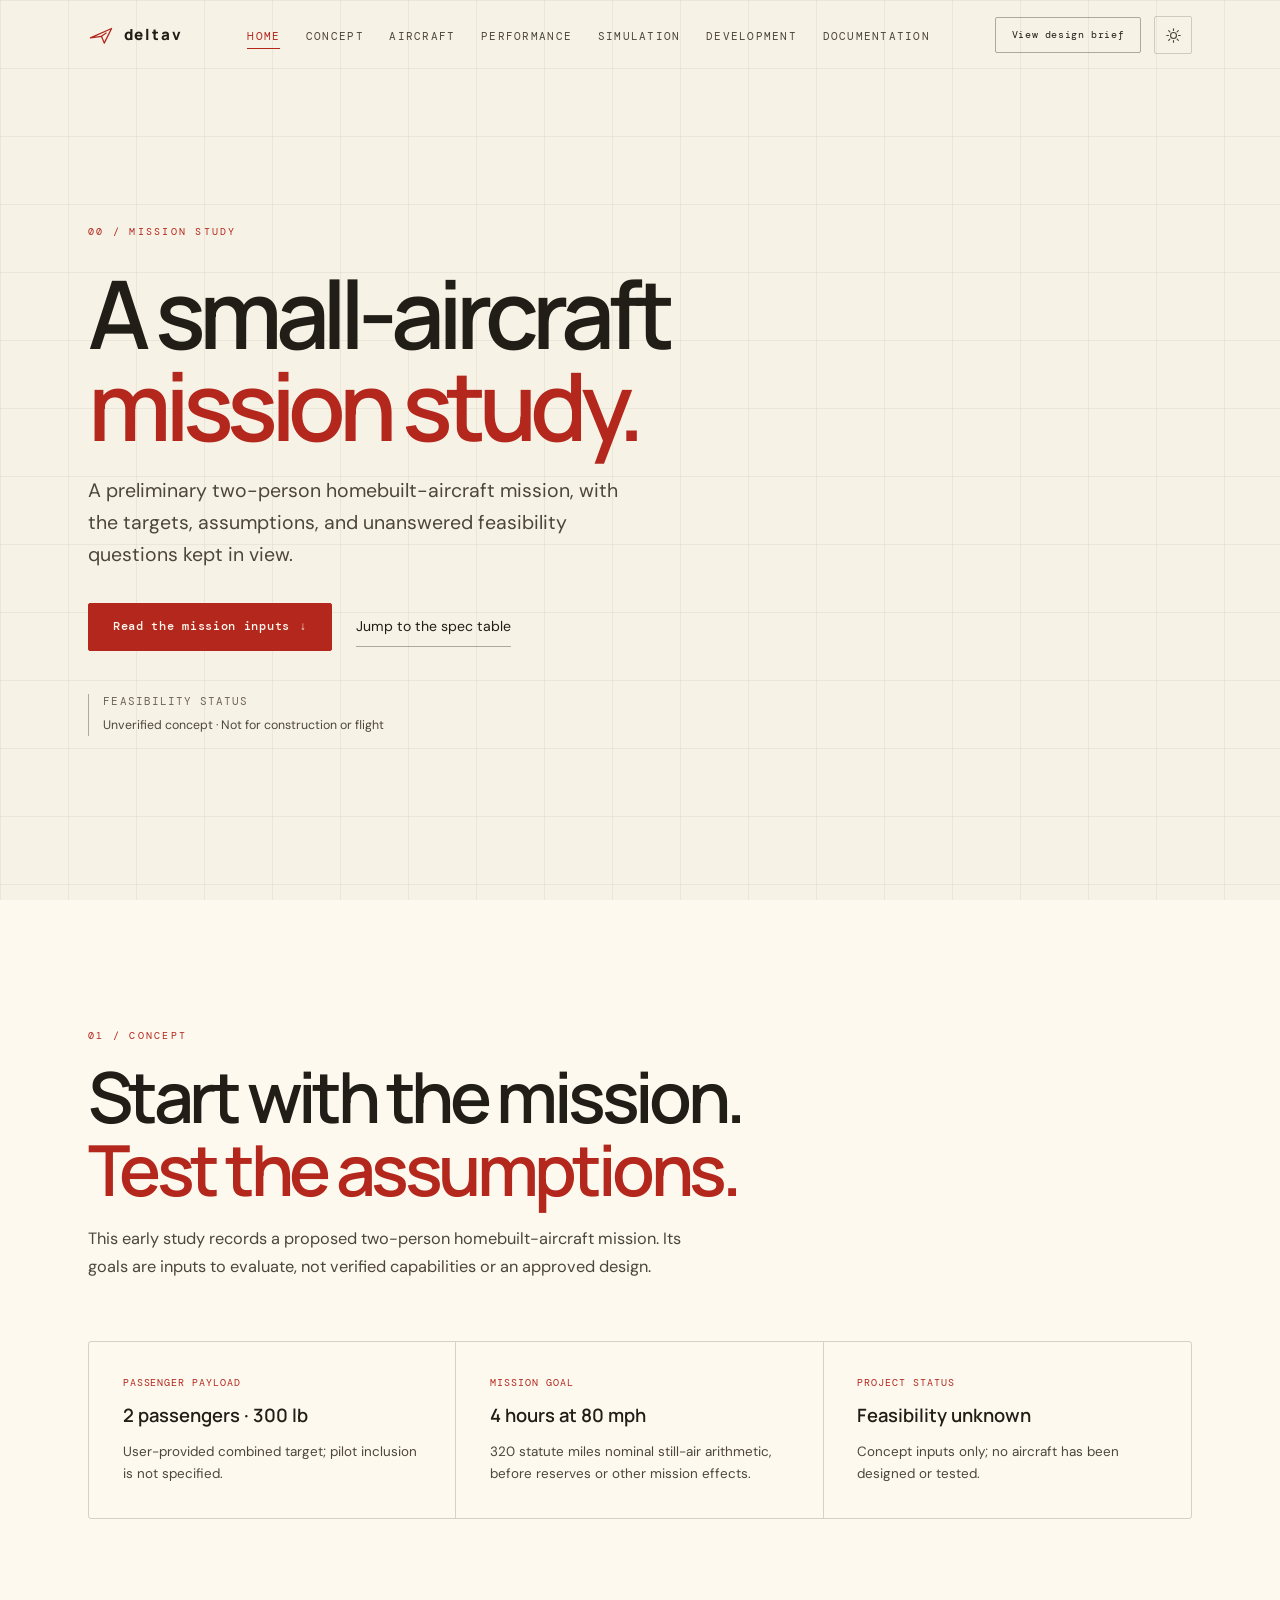
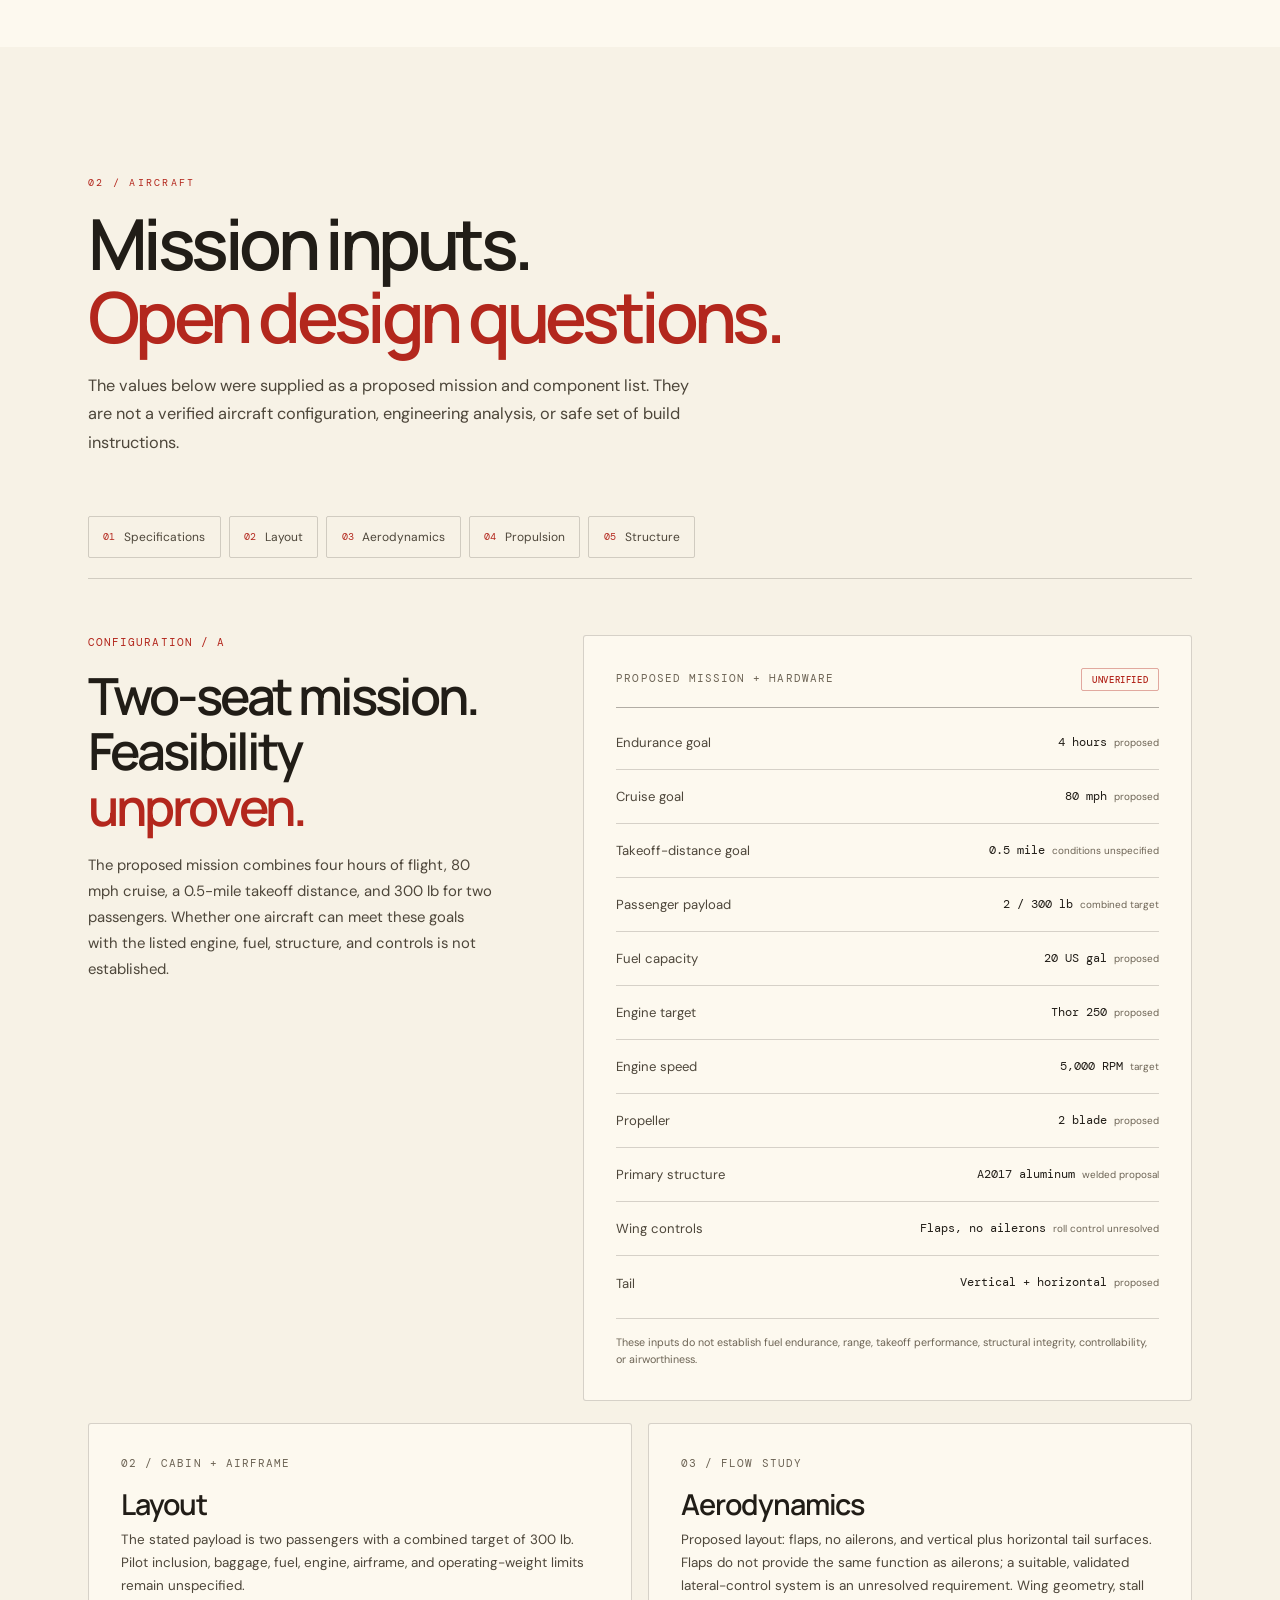
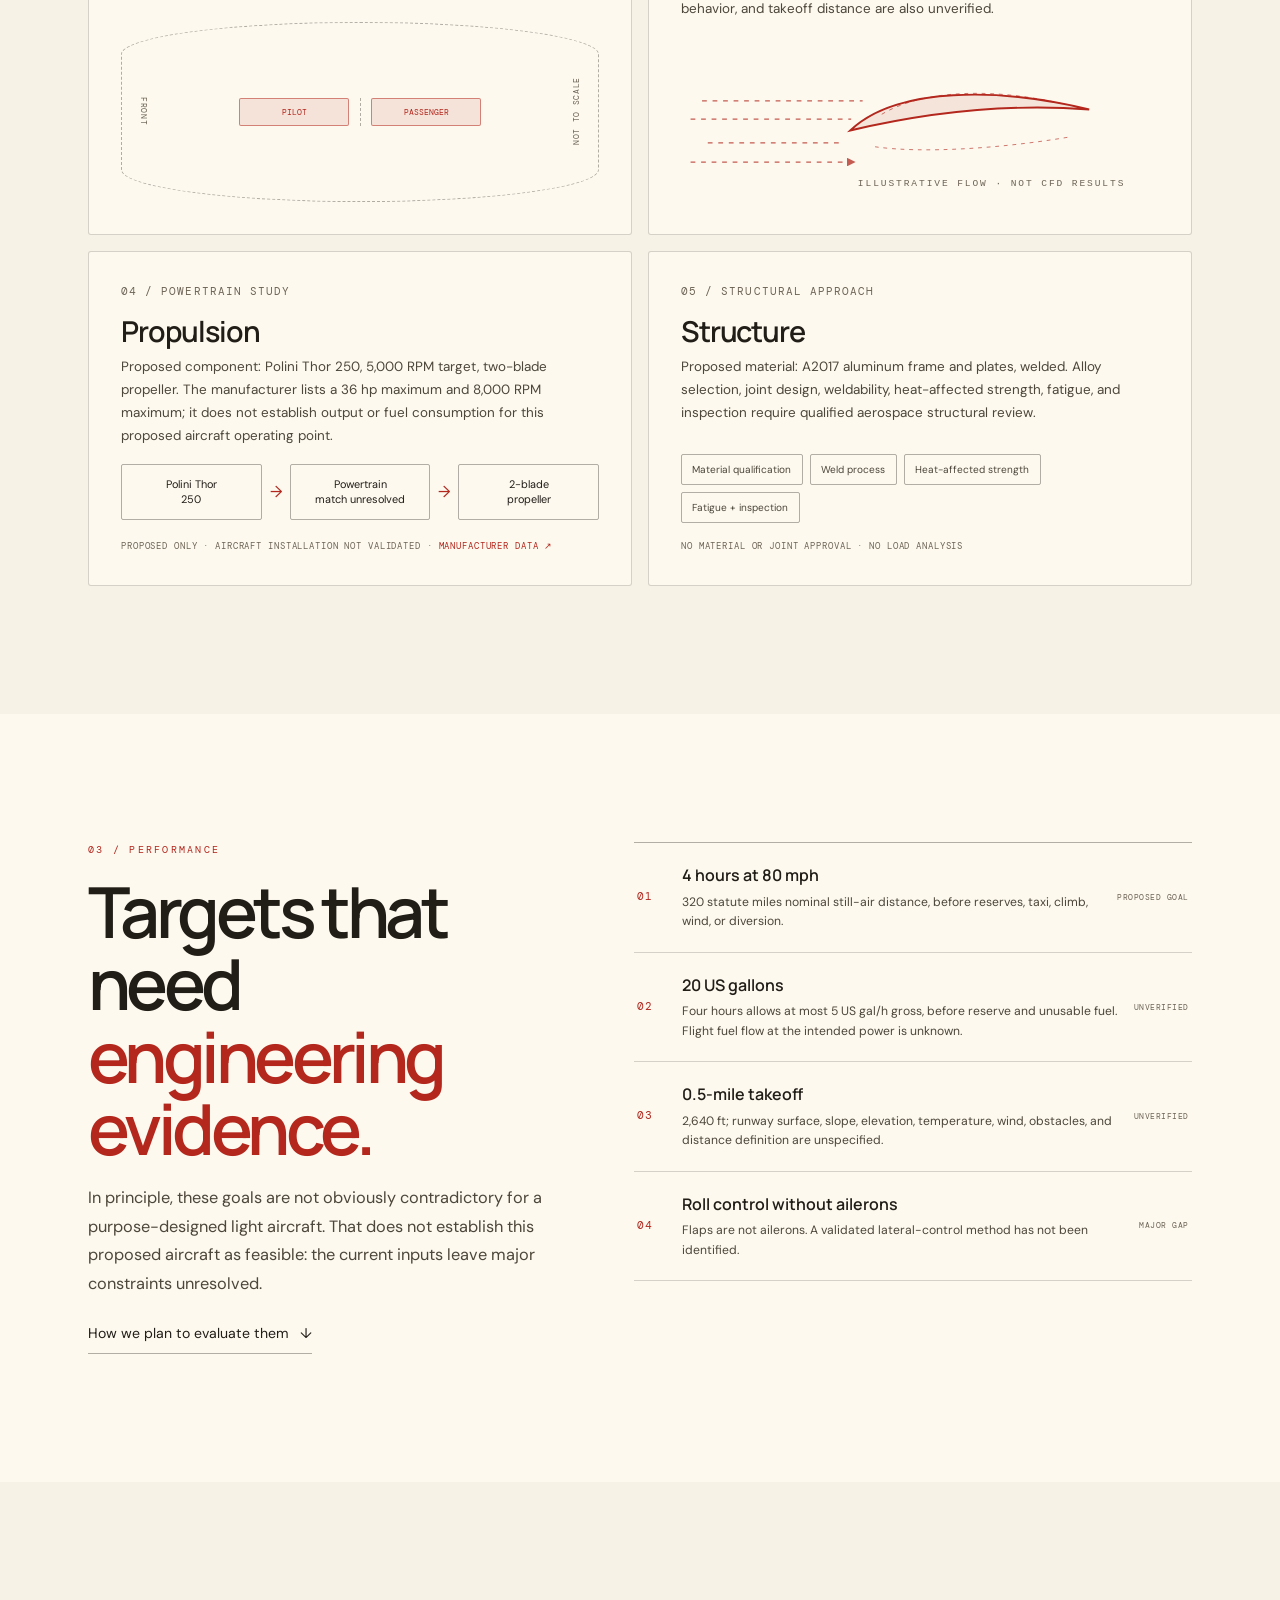
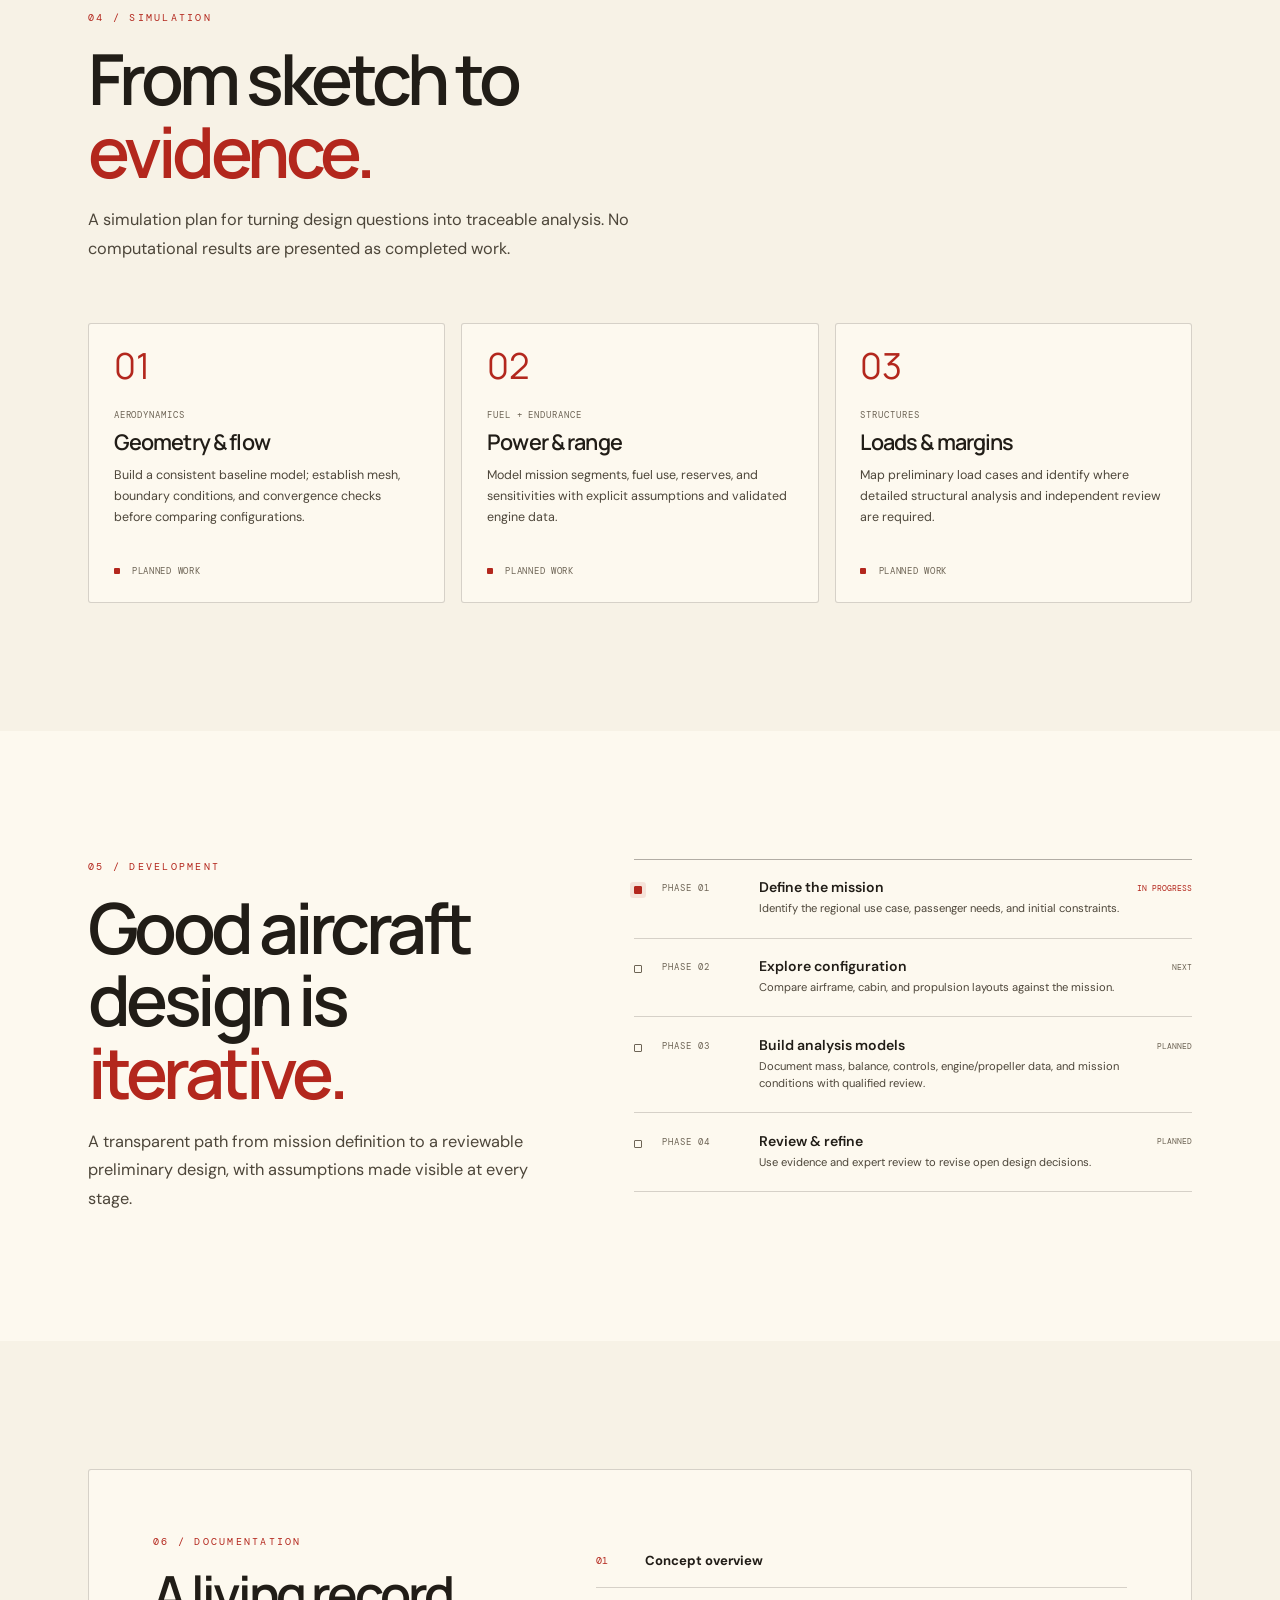
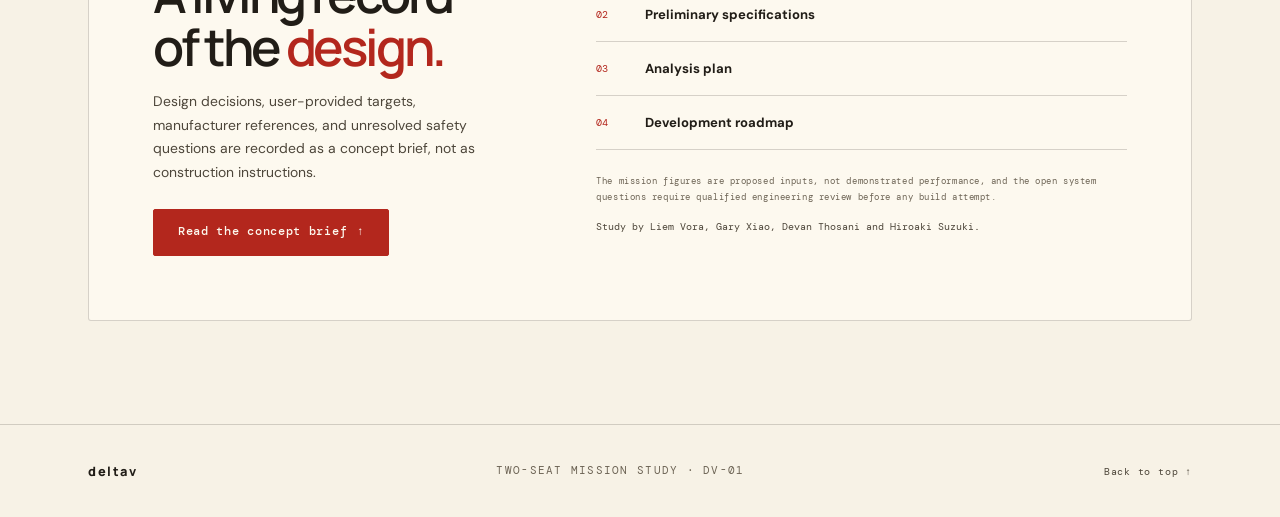
==== commit e663c7e0: "Make header design-brief CTA a quiet outline button Co-authored-by: Copilot App <223556219+Copilot@u" ====
--- a/index.html
+++ b/index.html
@@ -36,7 +36,7 @@
         <li><a href="#documentation">Documentation</a></li>
       </ul>
       <div class="nav-actions">
-        <a class="btn btn-sm btn-primary nav-cta" href="#documentation">View design brief</a>
+        <a class="btn btn-sm nav-cta" href="#documentation">View design brief</a>
         <button id="themeToggle" class="icon-btn" type="button" aria-label="Switch to dark theme">
           <svg class="icon icon-sun" viewBox="0 0 24 24" aria-hidden="true"><circle cx="12" cy="12" r="4.2"/><path d="M12 2.5v2.4M12 19.1v2.4M2.5 12h2.4M19.1 12h2.4M5.2 5.2l1.7 1.7M17.1 17.1l1.7 1.7M18.8 5.2l-1.7 1.7M6.9 17.1l-1.7 1.7"/></svg>
           <svg class="icon icon-moon" viewBox="0 0 24 24" aria-hidden="true"><path d="M20.5 13.3A8.5 8.5 0 1 1 10.7 3.5a7 7 0 0 0 9.8 9.8Z"/></svg>
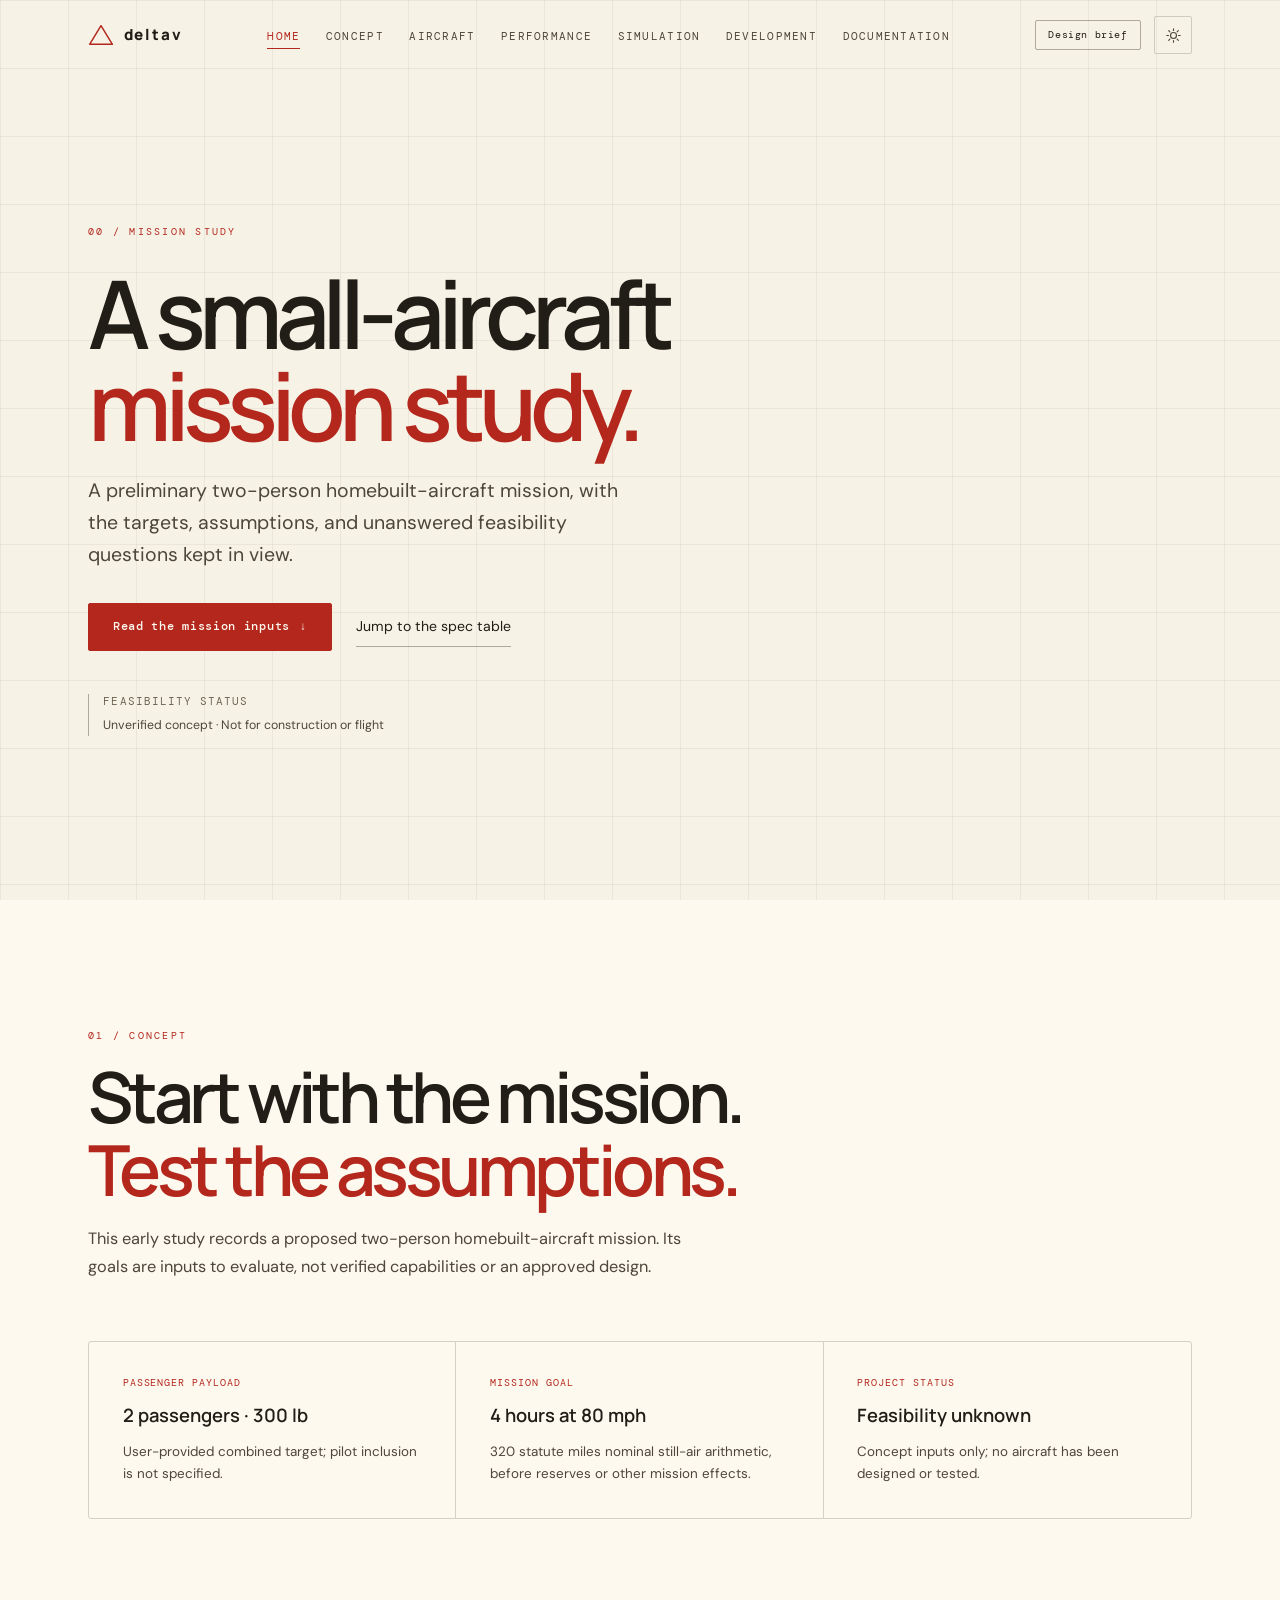
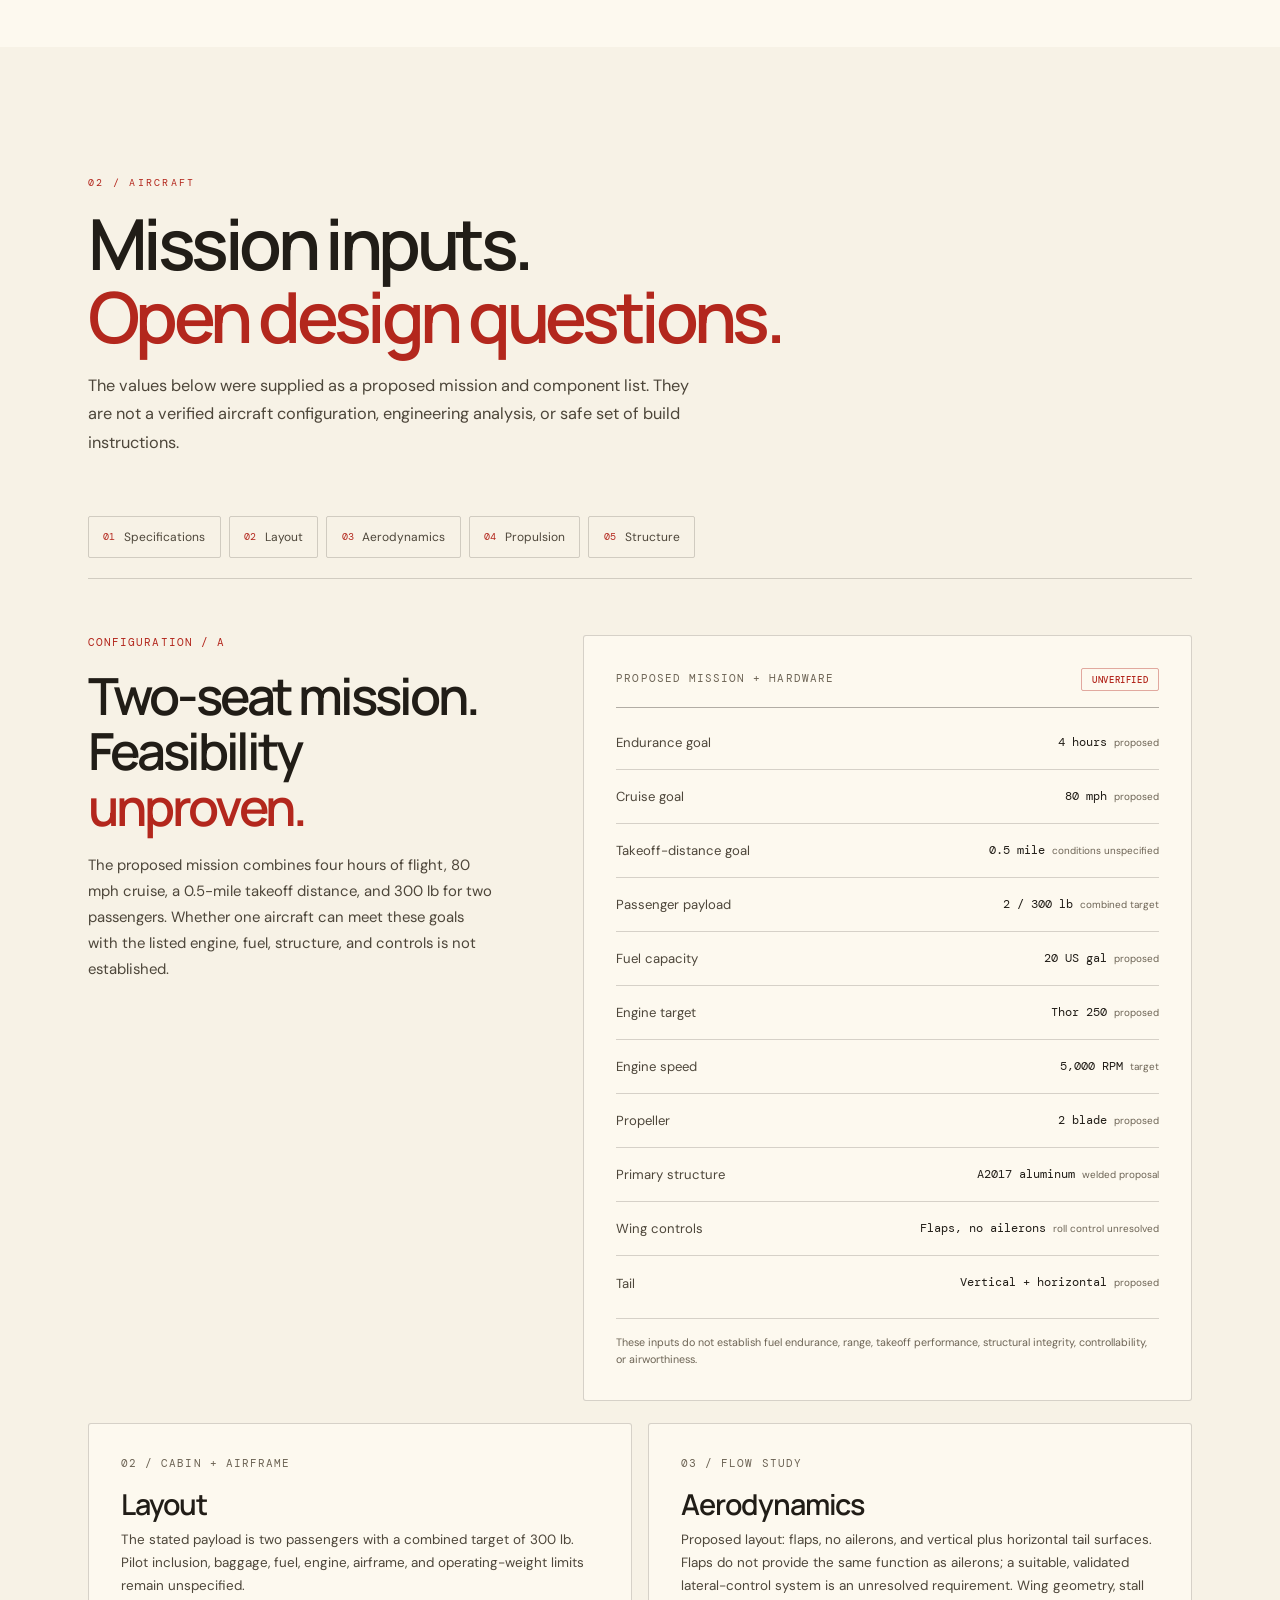
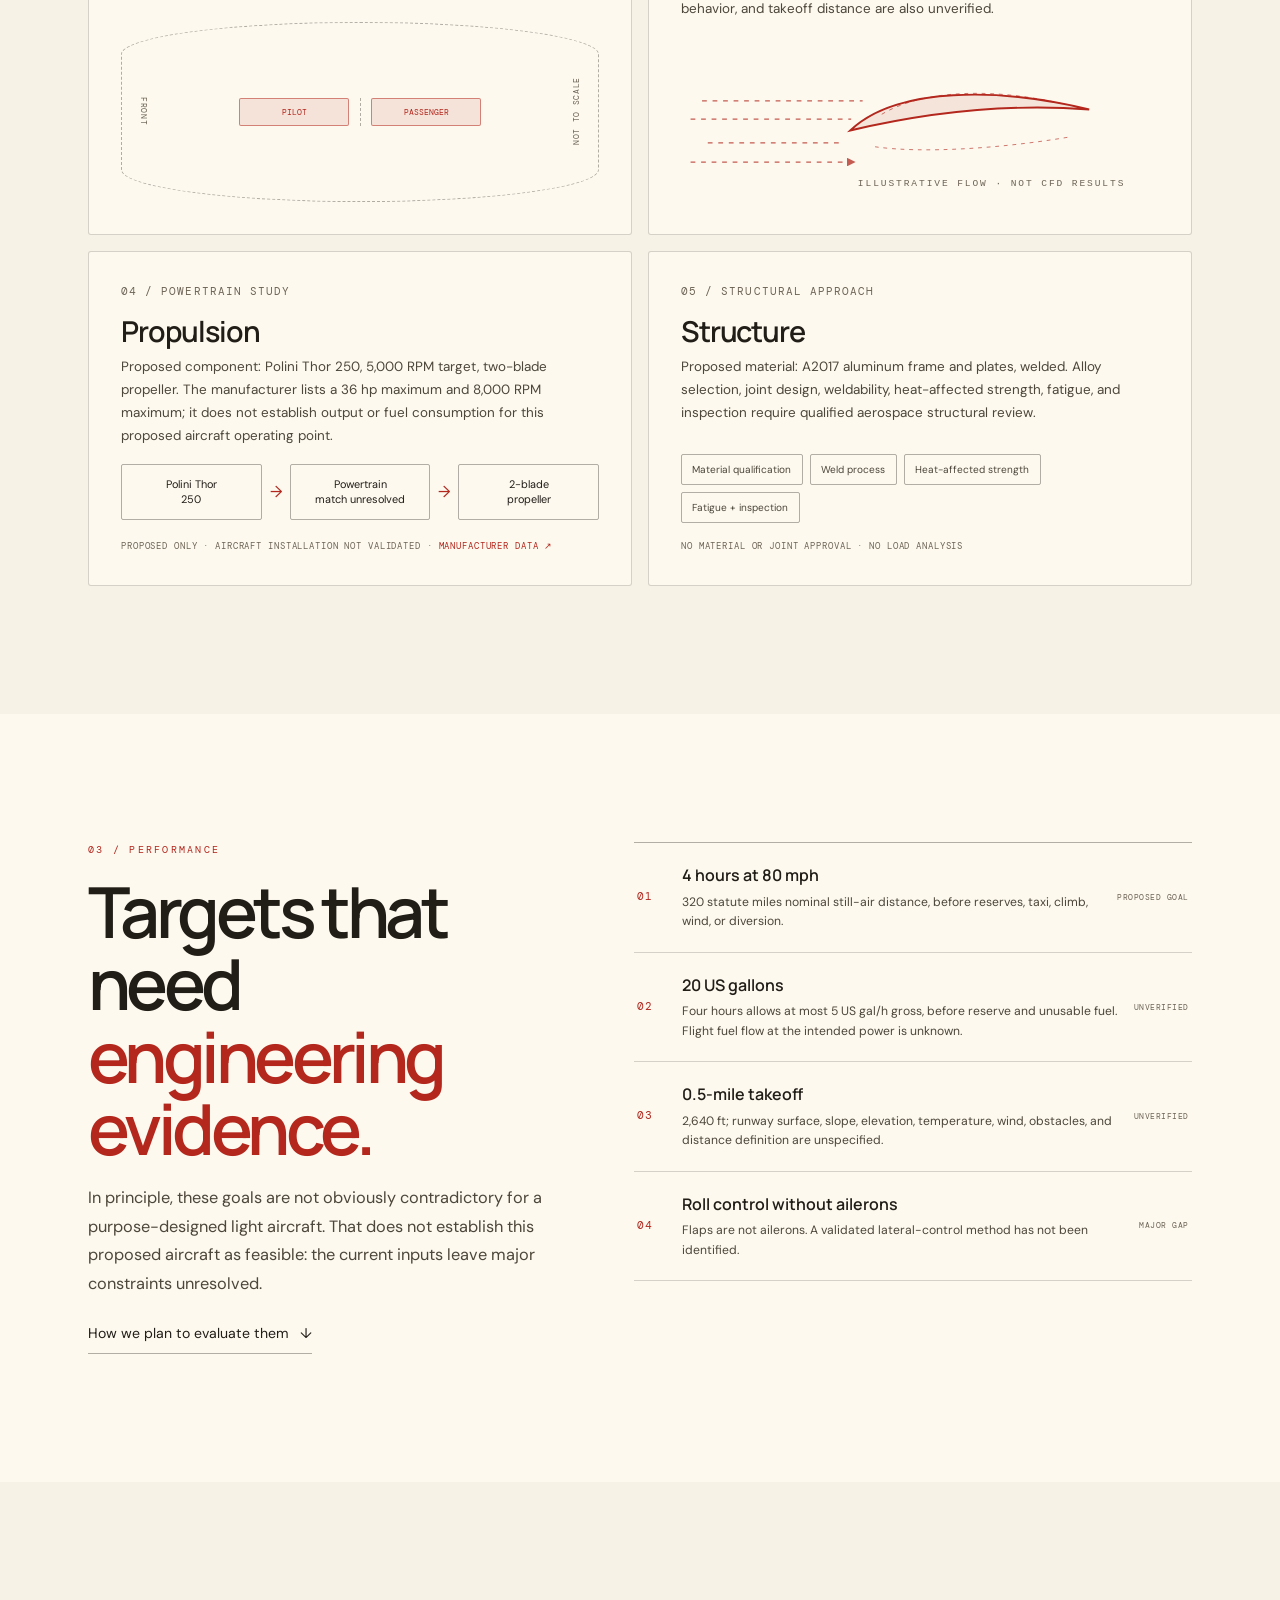
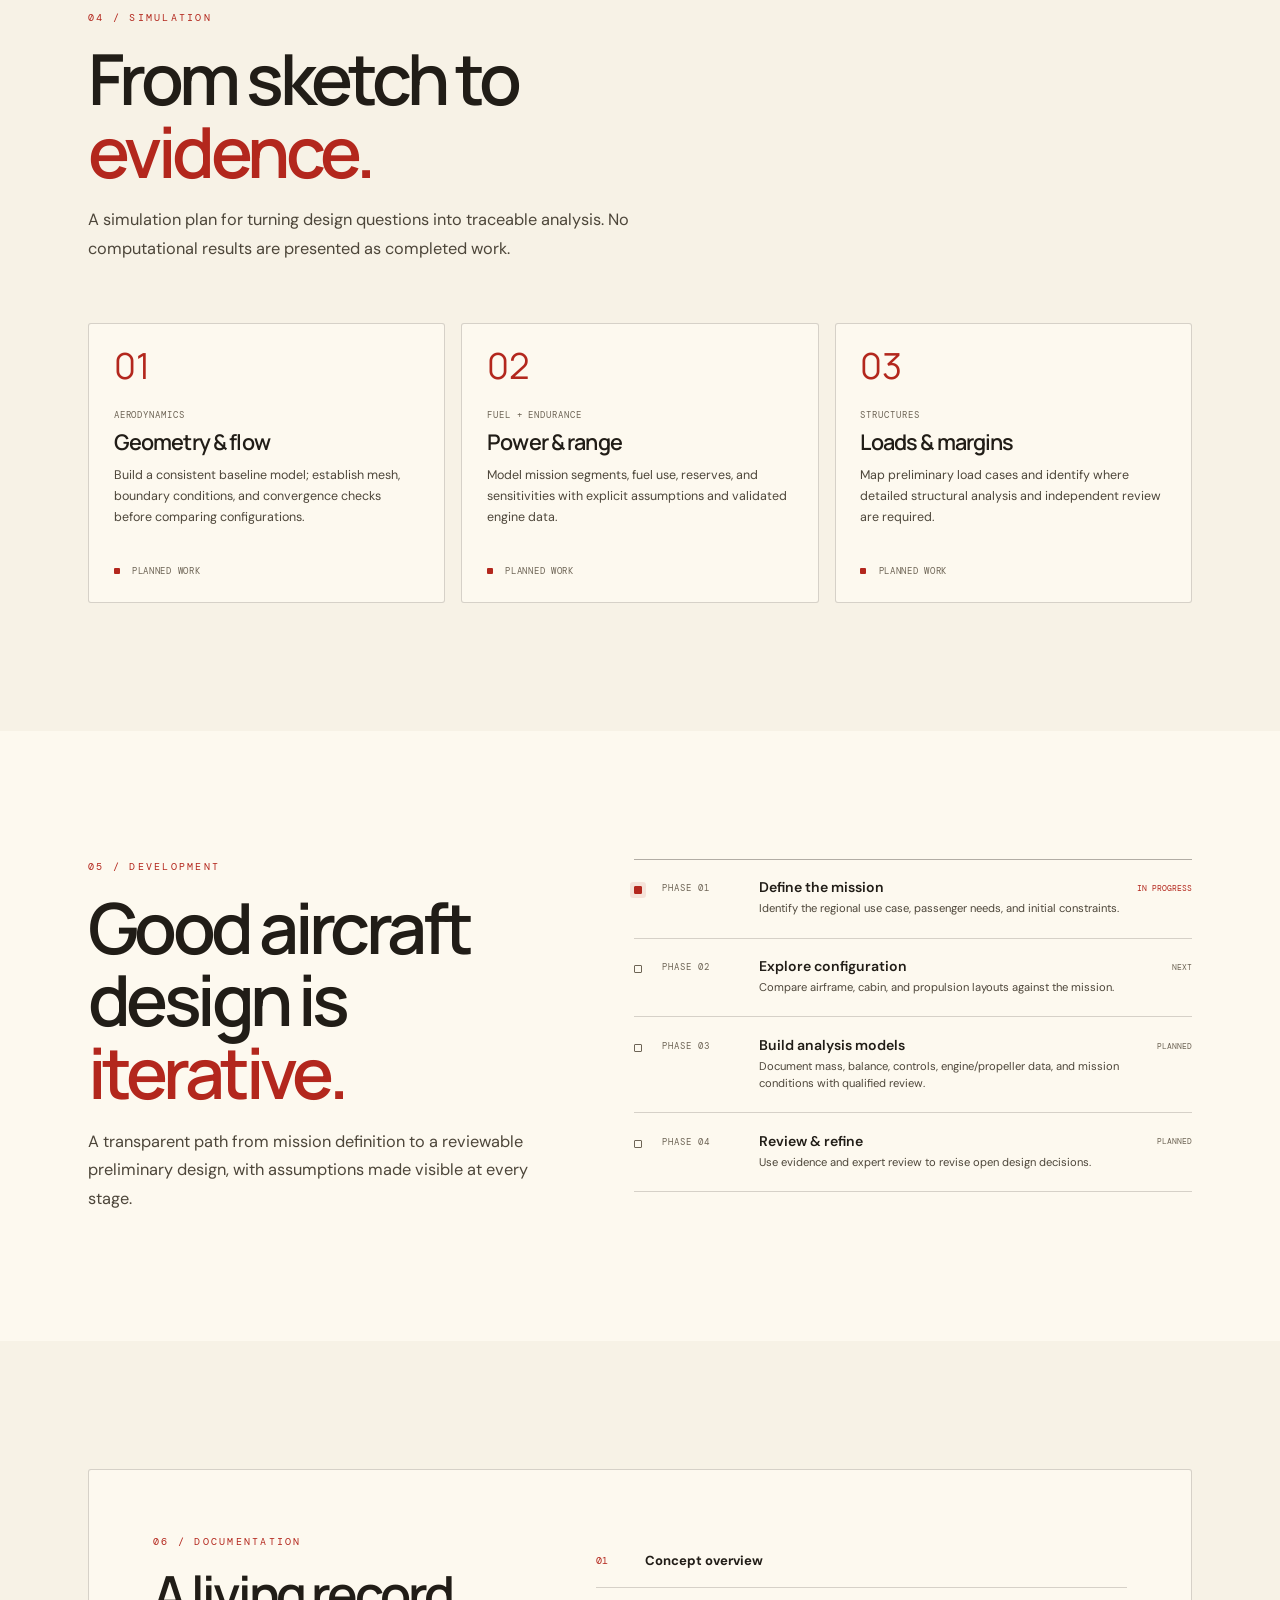
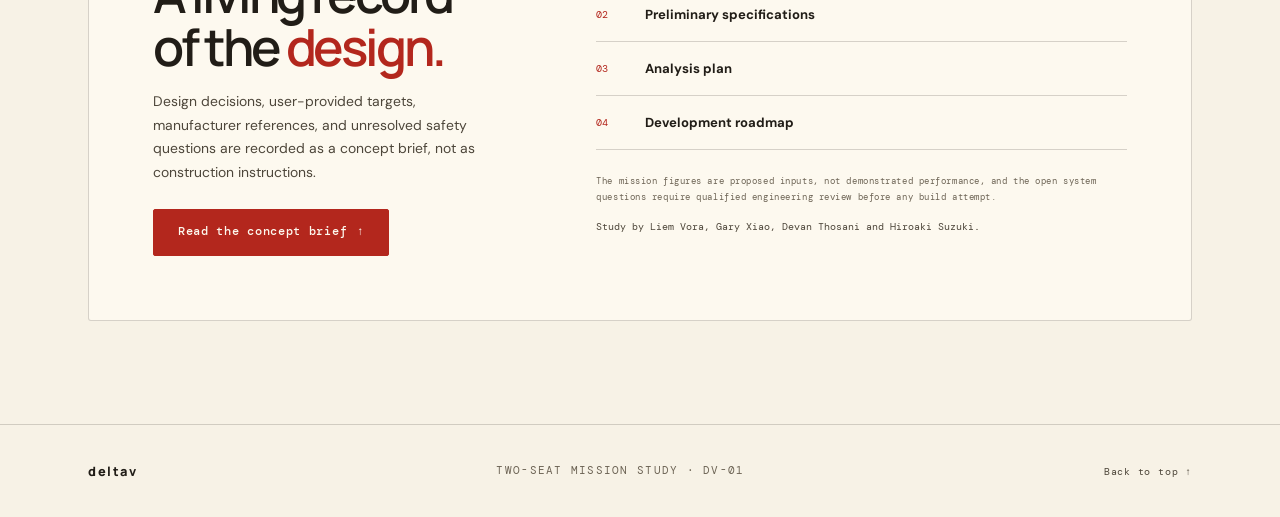
==== commit 24075ab9: "Shrink header CTA and replace logo with delta mark CTA now reads "Design brief" with tighter padding" ====
--- a/index.html
+++ b/index.html
@@ -21,8 +21,7 @@
     <nav class="nav container" aria-label="Primary">
       <a class="brand" href="#top" aria-label="deltav home">
         <svg class="brand-mark" viewBox="0 0 32 32" fill="none" aria-hidden="true">
-          <path d="M3 19.5 29 8l-9 18-3.4-8.4L3 19.5Z" stroke="currentColor" stroke-width="1.6" stroke-linejoin="round"/>
-          <path d="m16.6 17.6 5.7-4.1" stroke="currentColor" stroke-width="1.4" stroke-linecap="round"/>
+          <path d="M16 4.5 30 27.5H2L16 4.5Z" stroke="currentColor" stroke-width="1.8" stroke-linejoin="round"/>
         </svg>
         <span class="brand-text">deltav</span>
       </a>
@@ -36,7 +35,7 @@
         <li><a href="#documentation">Documentation</a></li>
       </ul>
       <div class="nav-actions">
-        <a class="btn btn-sm nav-cta" href="#documentation">View design brief</a>
+        <a class="btn btn-sm nav-cta" href="#documentation">Design brief</a>
         <button id="themeToggle" class="icon-btn" type="button" aria-label="Switch to dark theme">
           <svg class="icon icon-sun" viewBox="0 0 24 24" aria-hidden="true"><circle cx="12" cy="12" r="4.2"/><path d="M12 2.5v2.4M12 19.1v2.4M2.5 12h2.4M19.1 12h2.4M5.2 5.2l1.7 1.7M17.1 17.1l1.7 1.7M18.8 5.2l-1.7 1.7M6.9 17.1l-1.7 1.7"/></svg>
           <svg class="icon icon-moon" viewBox="0 0 24 24" aria-hidden="true"><path d="M20.5 13.3A8.5 8.5 0 1 1 10.7 3.5a7 7 0 0 0 9.8 9.8Z"/></svg>
--- a/assets/css/styles.css
+++ b/assets/css/styles.css
@@ -256,18 +256,18 @@
 
 .nav-burger span {
   display: block;
-  width: 15px;
+  width: 13px;
   height: 1.5px;
   border-radius: 1px;
   background: currentColor;
   transition: transform .25s var(--ease);
 }
 
-.nav-burger span + span { margin-top: 4px; }
-
-.nav-burger[aria-expanded='true'] span:first-child { transform: translateY(5.5px) rotate(45deg); }
+.nav-burger span + span { margin-top: 2.5px; }
+
+.nav-burger[aria-expanded='true'] span:first-child { transform: translateY(4px) rotate(45deg); }
 .nav-burger[aria-expanded='true'] span:nth-child(2) { transform: scaleX(0); opacity: 0; }
-.nav-burger[aria-expanded='true'] span:last-child { transform: translateY(-5.5px) rotate(-45deg); }
+.nav-burger[aria-expanded='true'] span:last-child { transform: translateY(-4px) rotate(-45deg); }
 
 /* Buttons -------------------------------------------------- */
 
@@ -290,6 +290,8 @@
 
 .btn-sm { padding: .55rem 1rem; font-size: .64rem; }
 
+.nav-cta { padding: .42rem .8rem; font-size: .6rem; }
+
 .btn-primary {
   background: var(--accent);
   border-color: var(--accent);
@@ -911,7 +913,7 @@
 
 @media (max-width: 720px) {
   .nav-cta { display: none; }
-  .nav-burger { display: inline-grid; }
+  .nav-burger { display: inline-grid; align-content: center; }
 
   .nav-links {
     position: fixed;
@@ -922,11 +924,17 @@
     padding: 1.6rem var(--gutter) 2rem;
     background: var(--bg);
     border-bottom: 1px solid var(--line);
-    transform: translateY(-110%);
-    transition: transform .3s var(--ease);
+    /* -200% guarantees the fully retracted panel clears the top edge at any height */
+    transform: translateY(-200%);
+    visibility: hidden;
+    transition: transform .3s var(--ease), visibility 0s linear .3s;
   }
 
-  .nav-links.is-open { transform: translateY(0); }
+  .nav-links.is-open {
+    transform: translateY(0);
+    visibility: visible;
+    transition: transform .3s var(--ease), visibility 0s;
+  }
   .nav-links a { font-size: .8rem; }
 
   .air-hero h1 { font-size: clamp(3.2rem, 13vw, 4.6rem); }
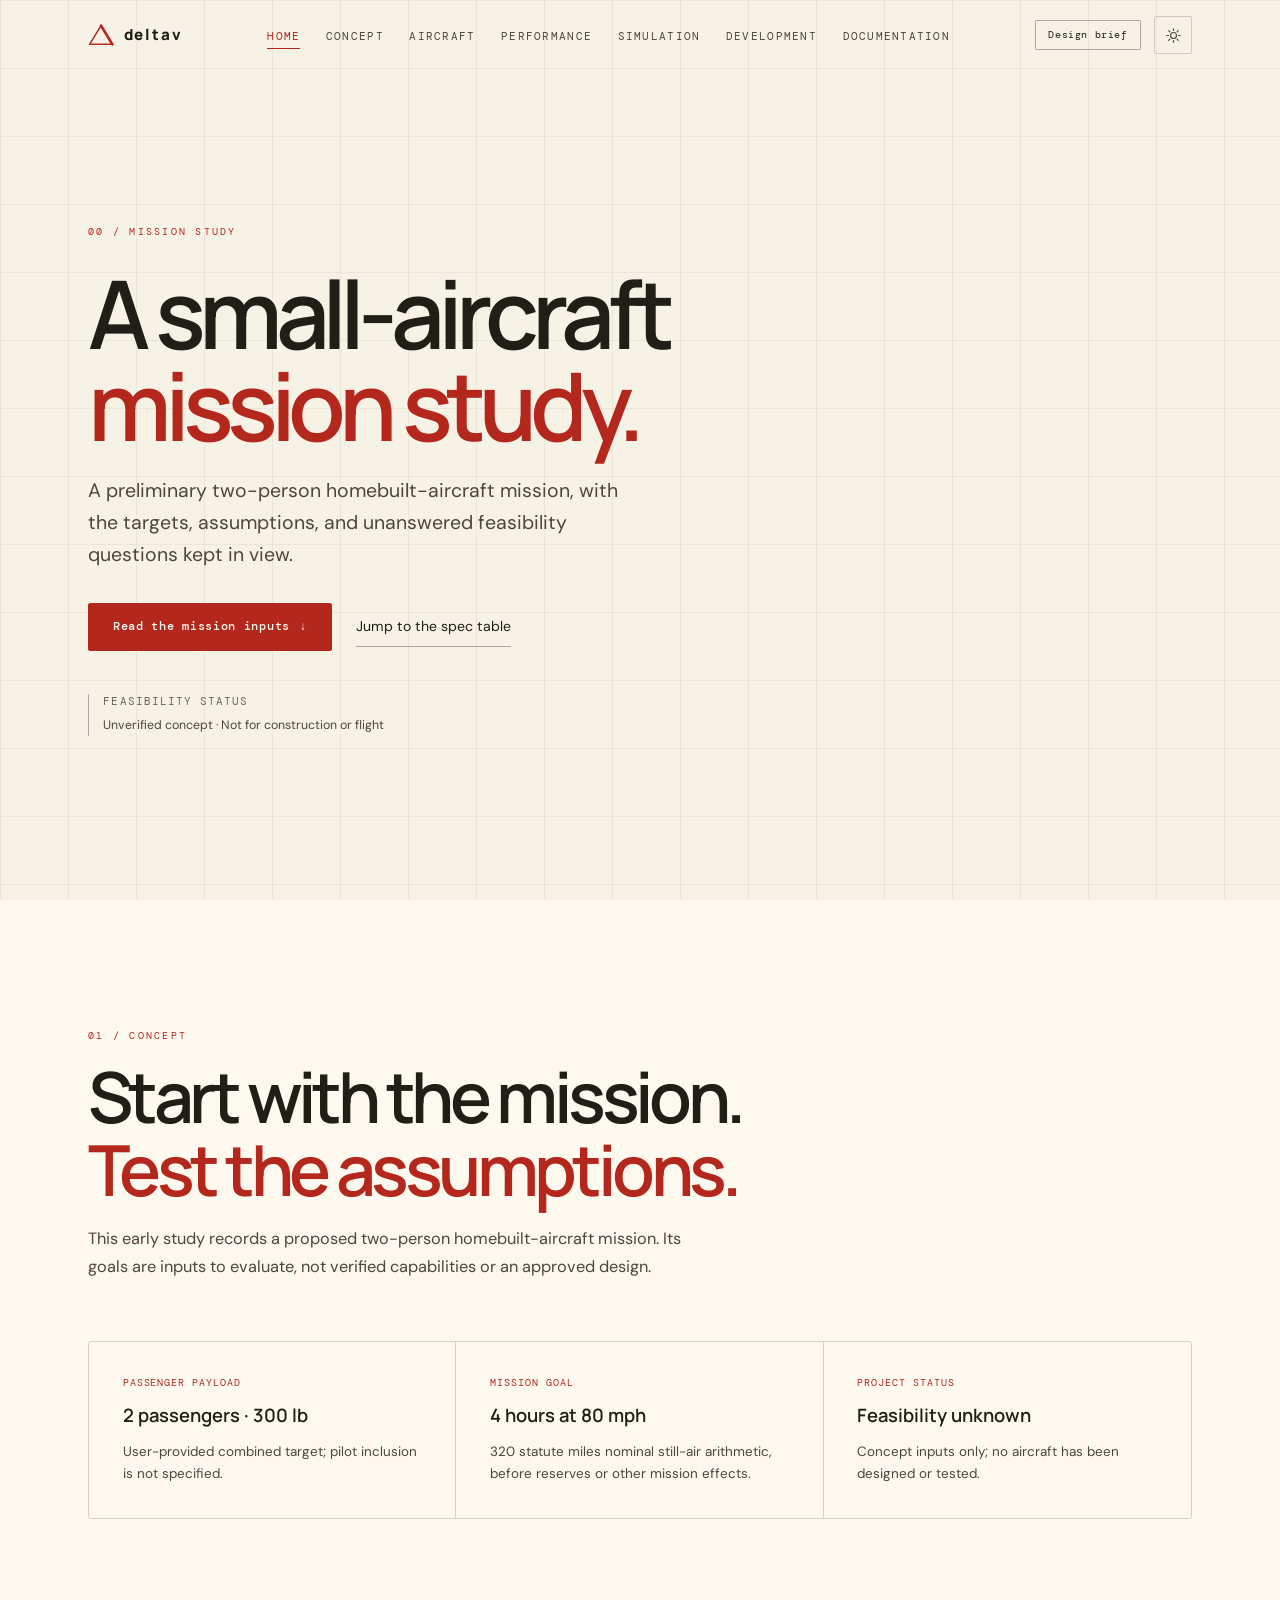
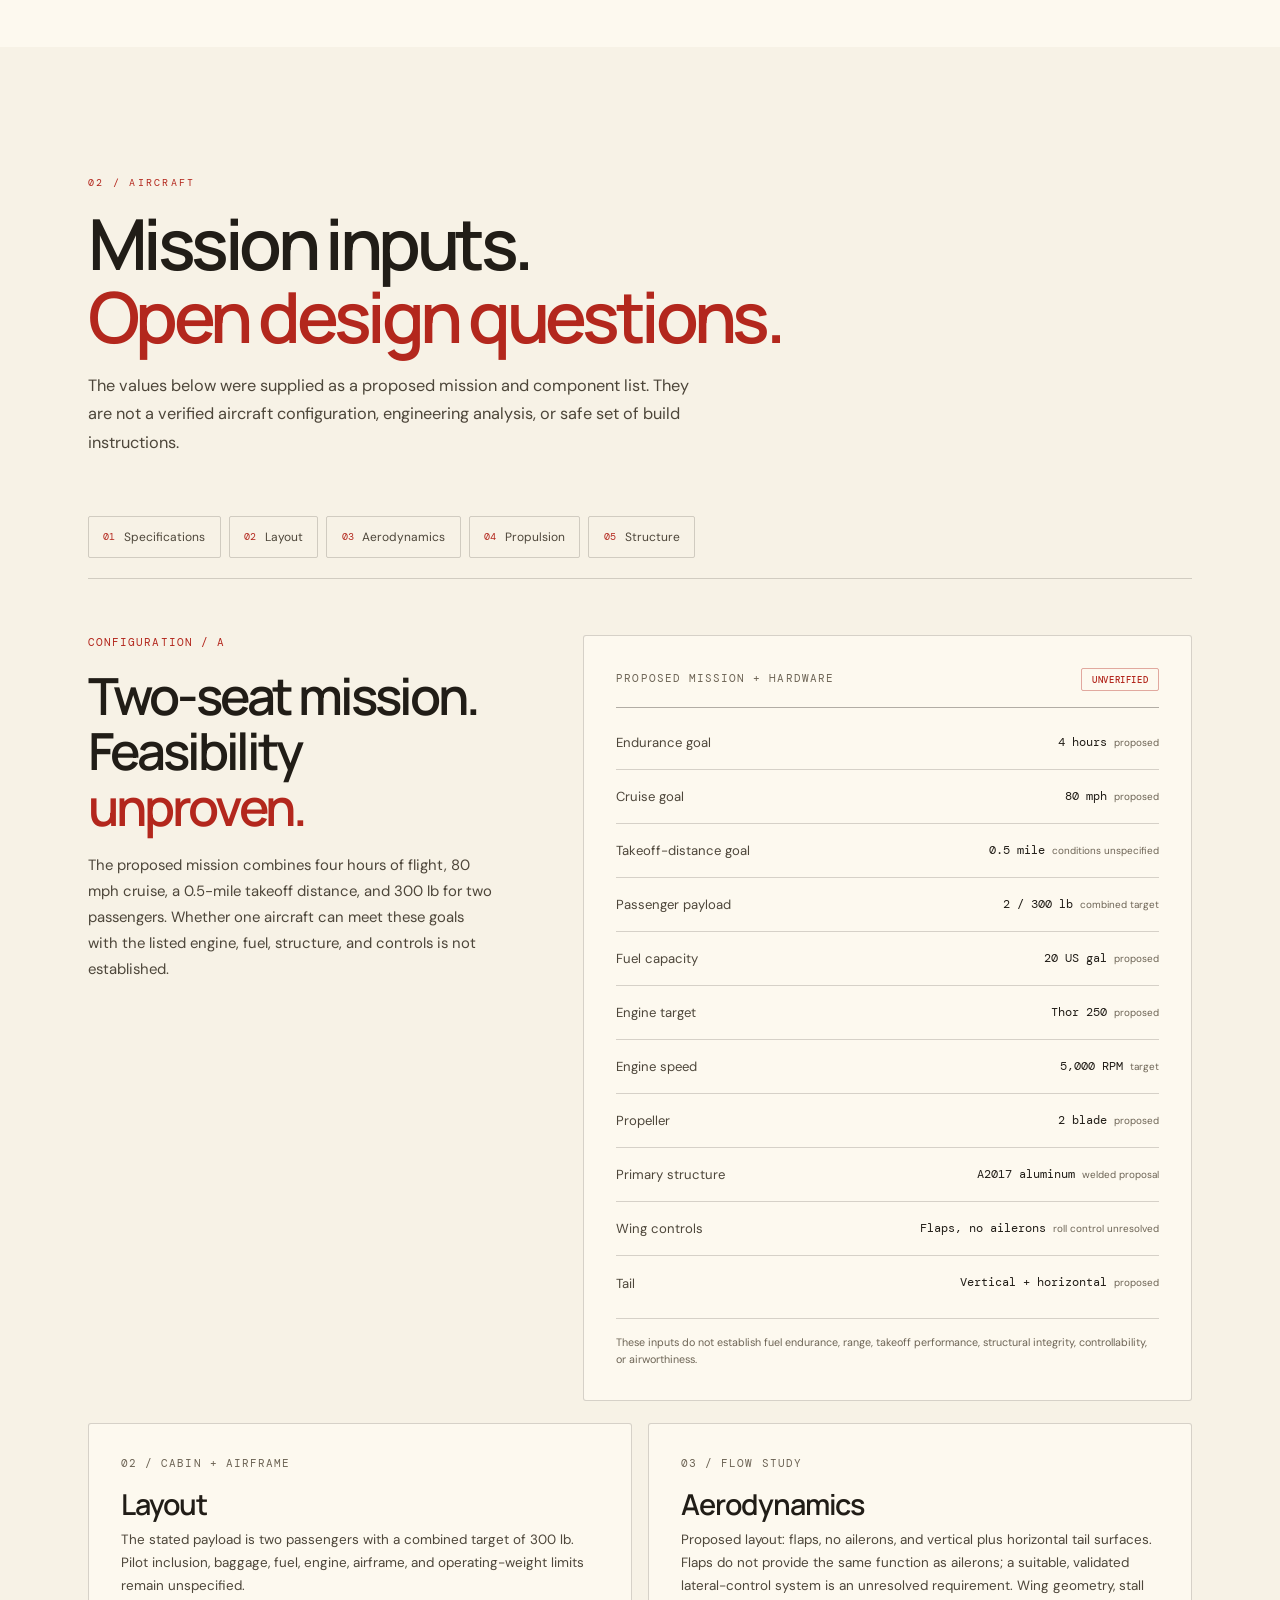
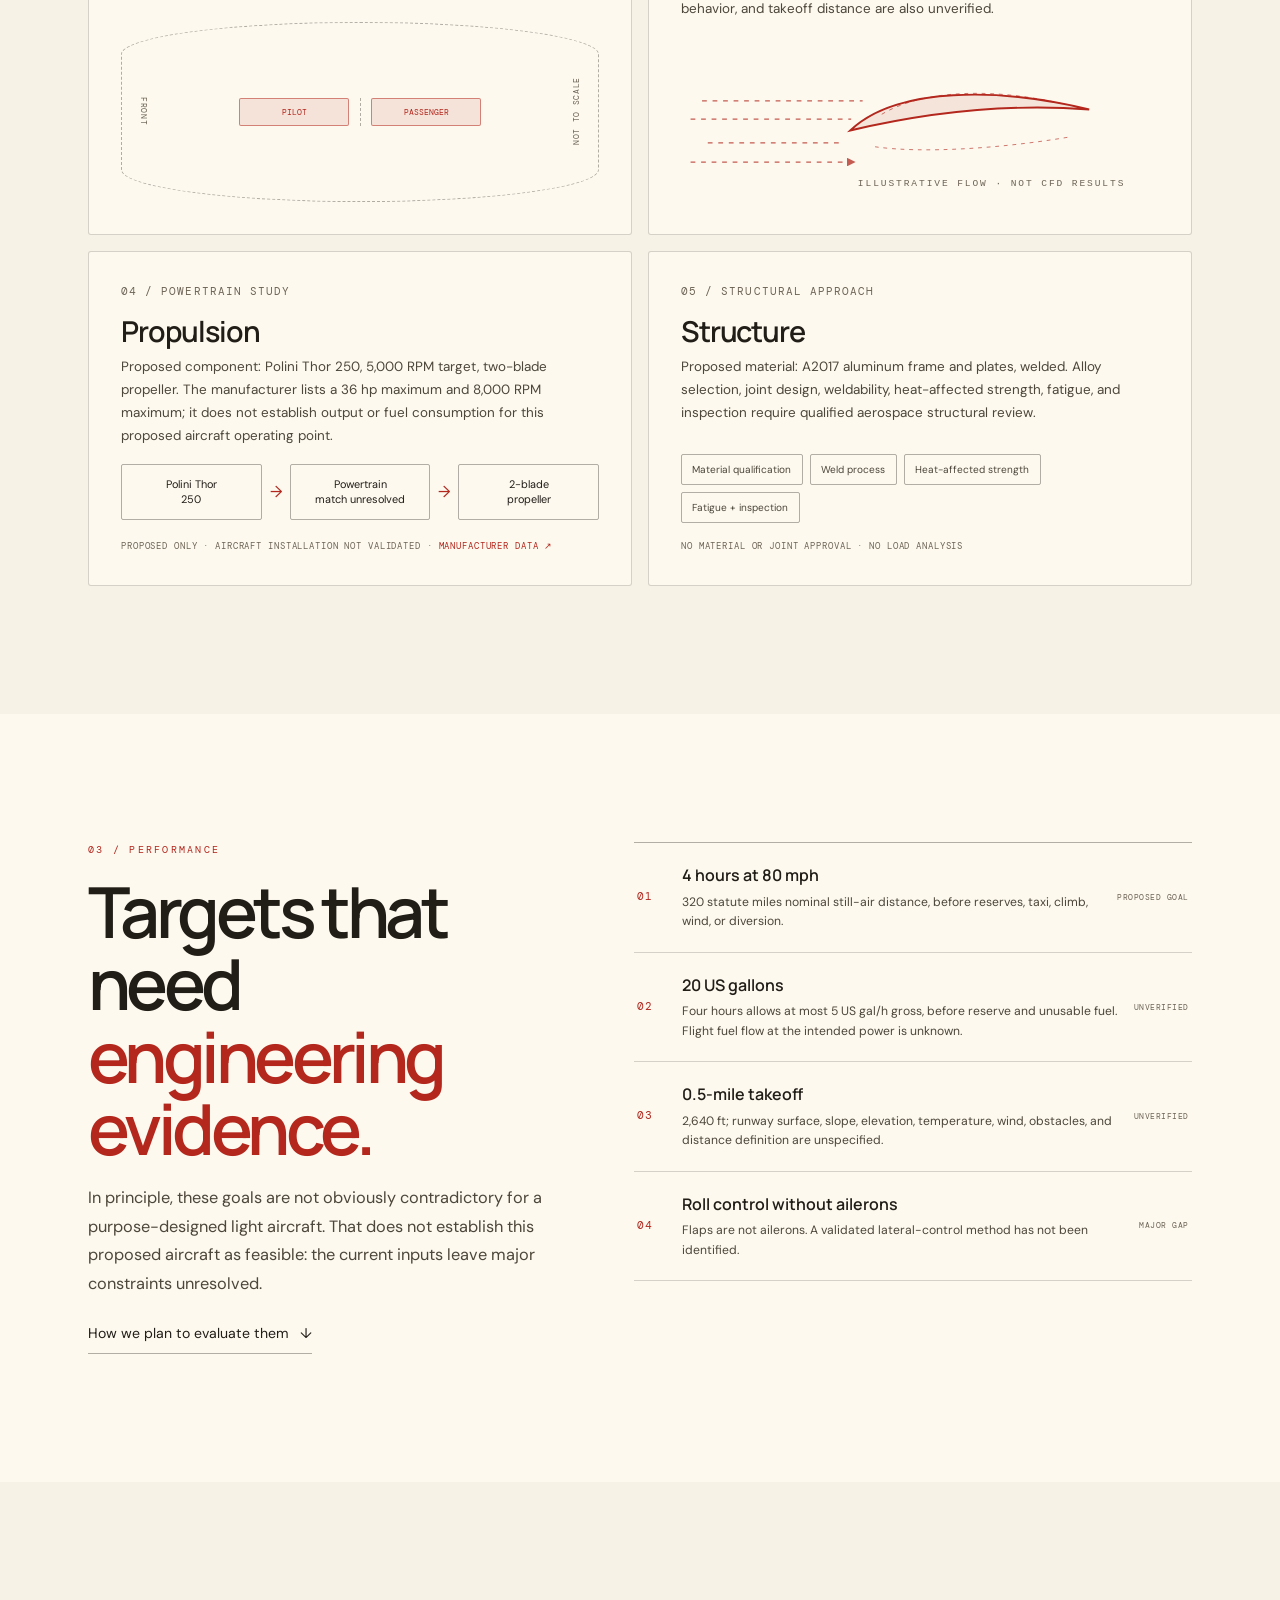
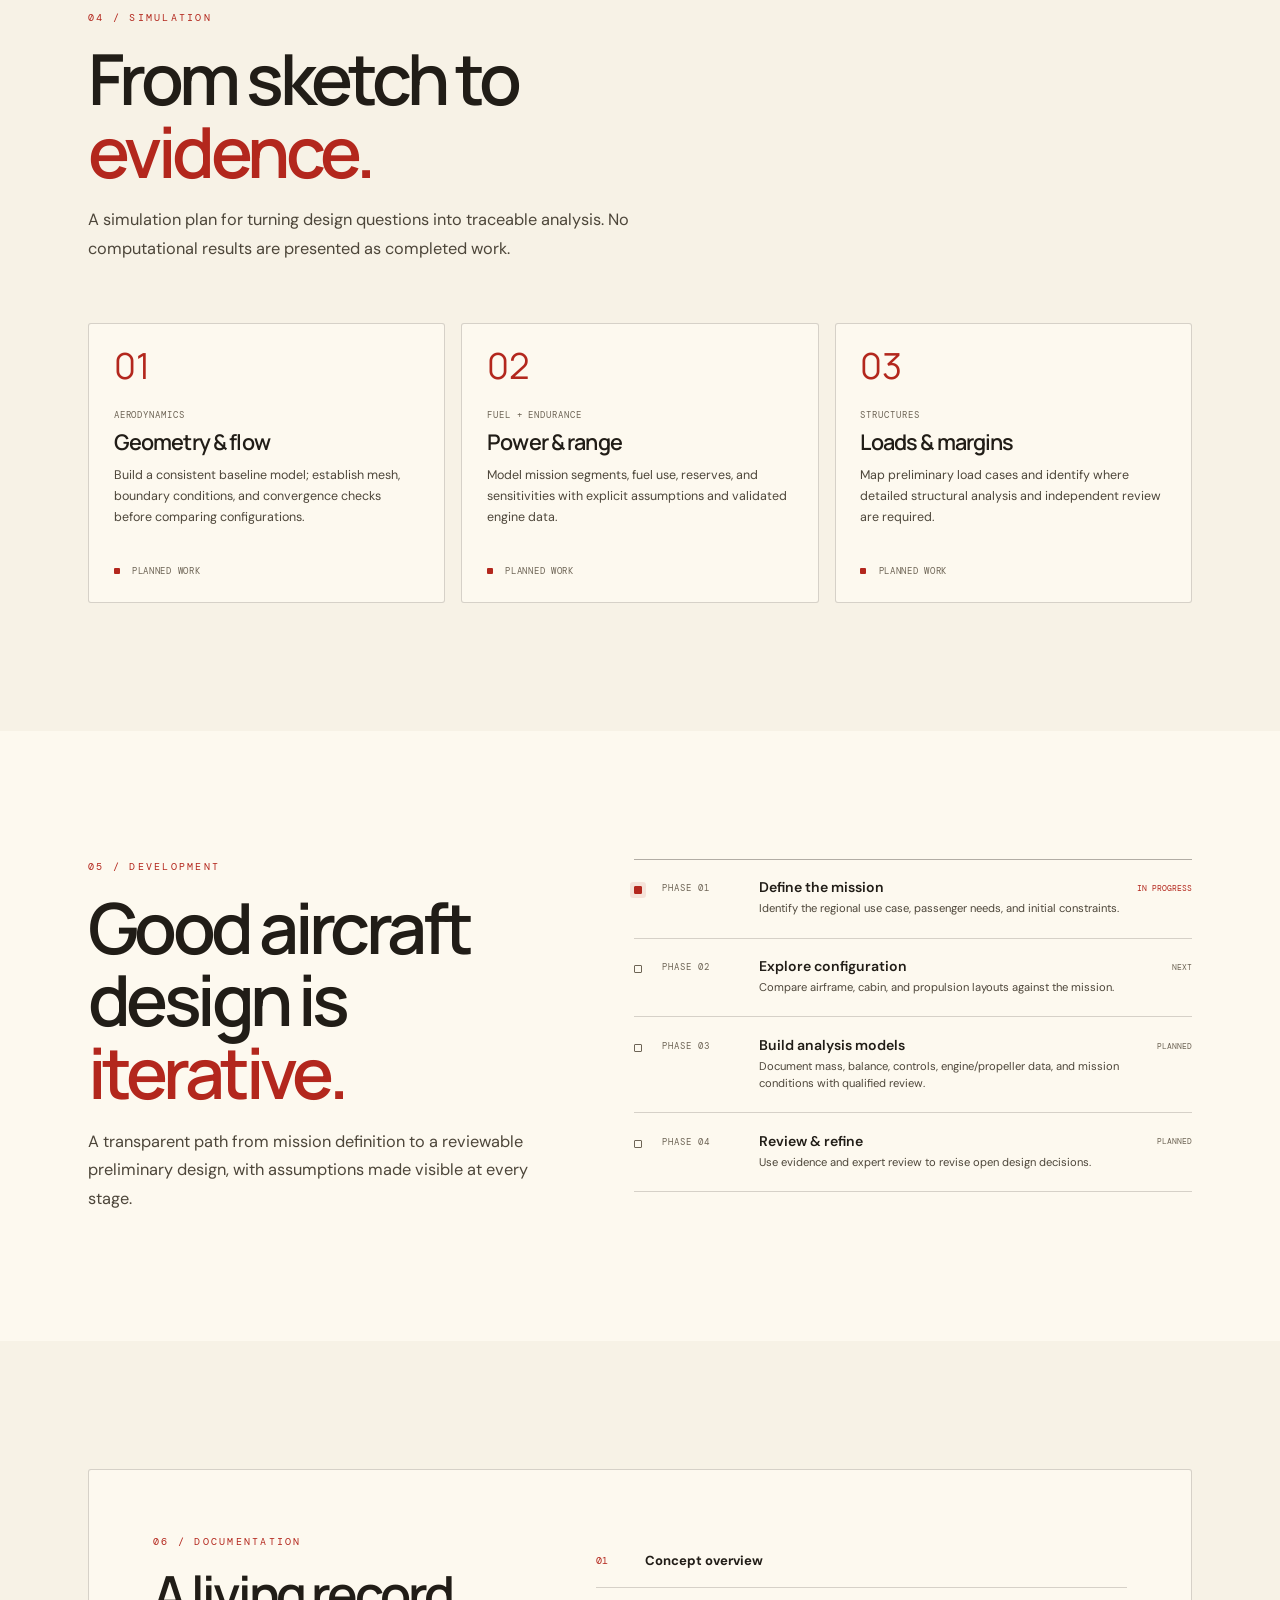
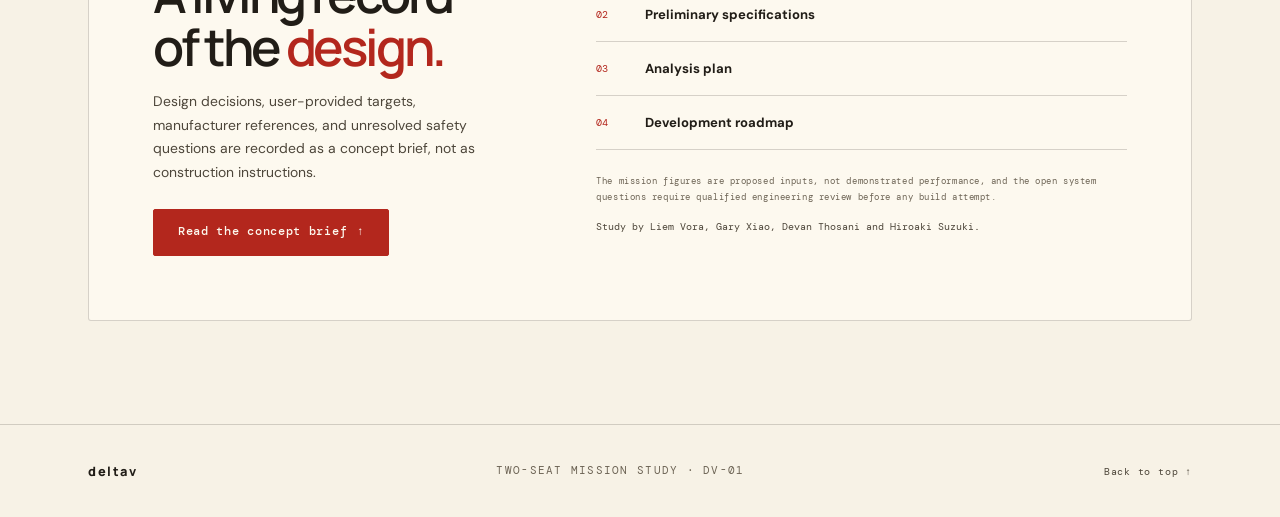
==== commit 4f79165b: "Make delta logo right side bold for asymmetric look The triangle mark is split into two strokes: lef" ====
--- a/index.html
+++ b/index.html
@@ -21,7 +21,8 @@
     <nav class="nav container" aria-label="Primary">
       <a class="brand" href="#top" aria-label="deltav home">
         <svg class="brand-mark" viewBox="0 0 32 32" fill="none" aria-hidden="true">
-          <path d="M16 4.5 30 27.5H2L16 4.5Z" stroke="currentColor" stroke-width="1.8" stroke-linejoin="round"/>
+          <path d="M16 4.5 2 27.5h28" stroke="currentColor" stroke-width="1.8" stroke-linejoin="round" stroke-linecap="round"/>
+          <path d="M16 4.5 30 27.5" stroke="currentColor" stroke-width="3.4" stroke-linecap="round"/>
         </svg>
         <span class="brand-text">deltav</span>
       </a>
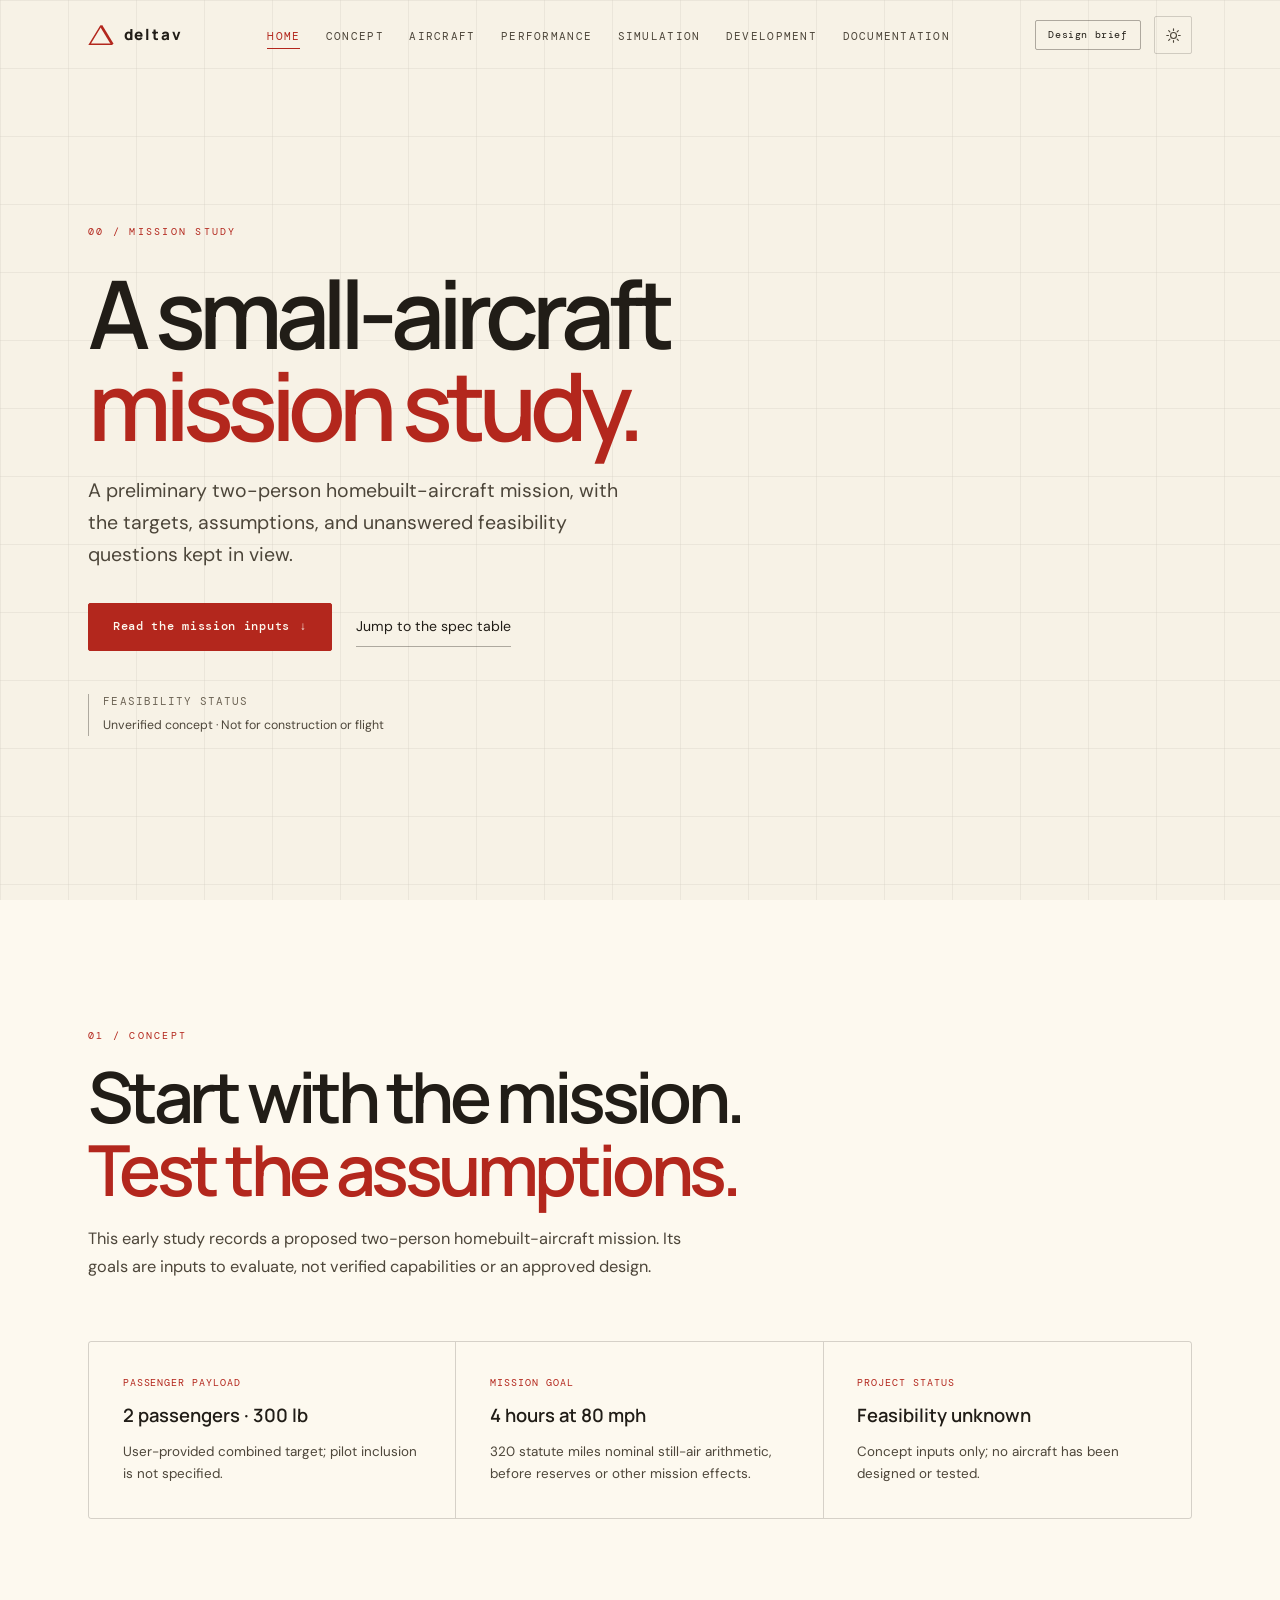
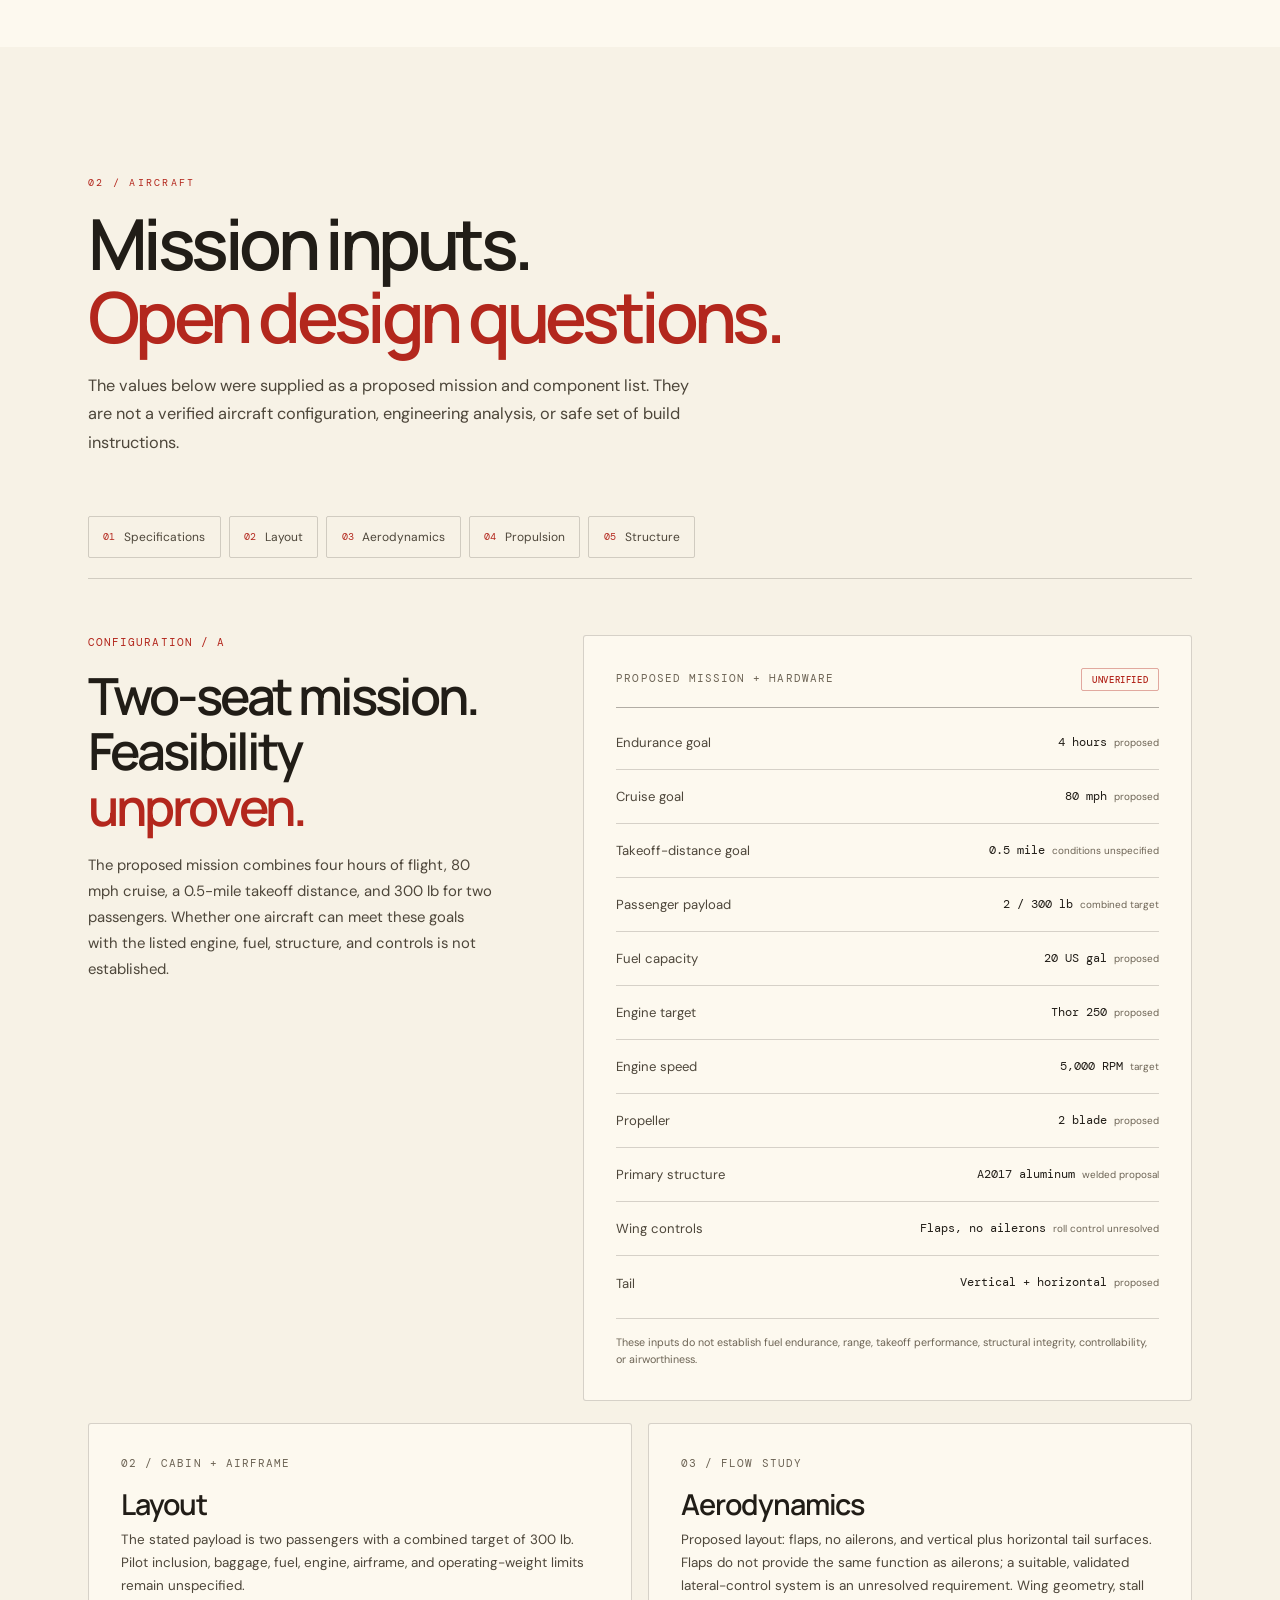
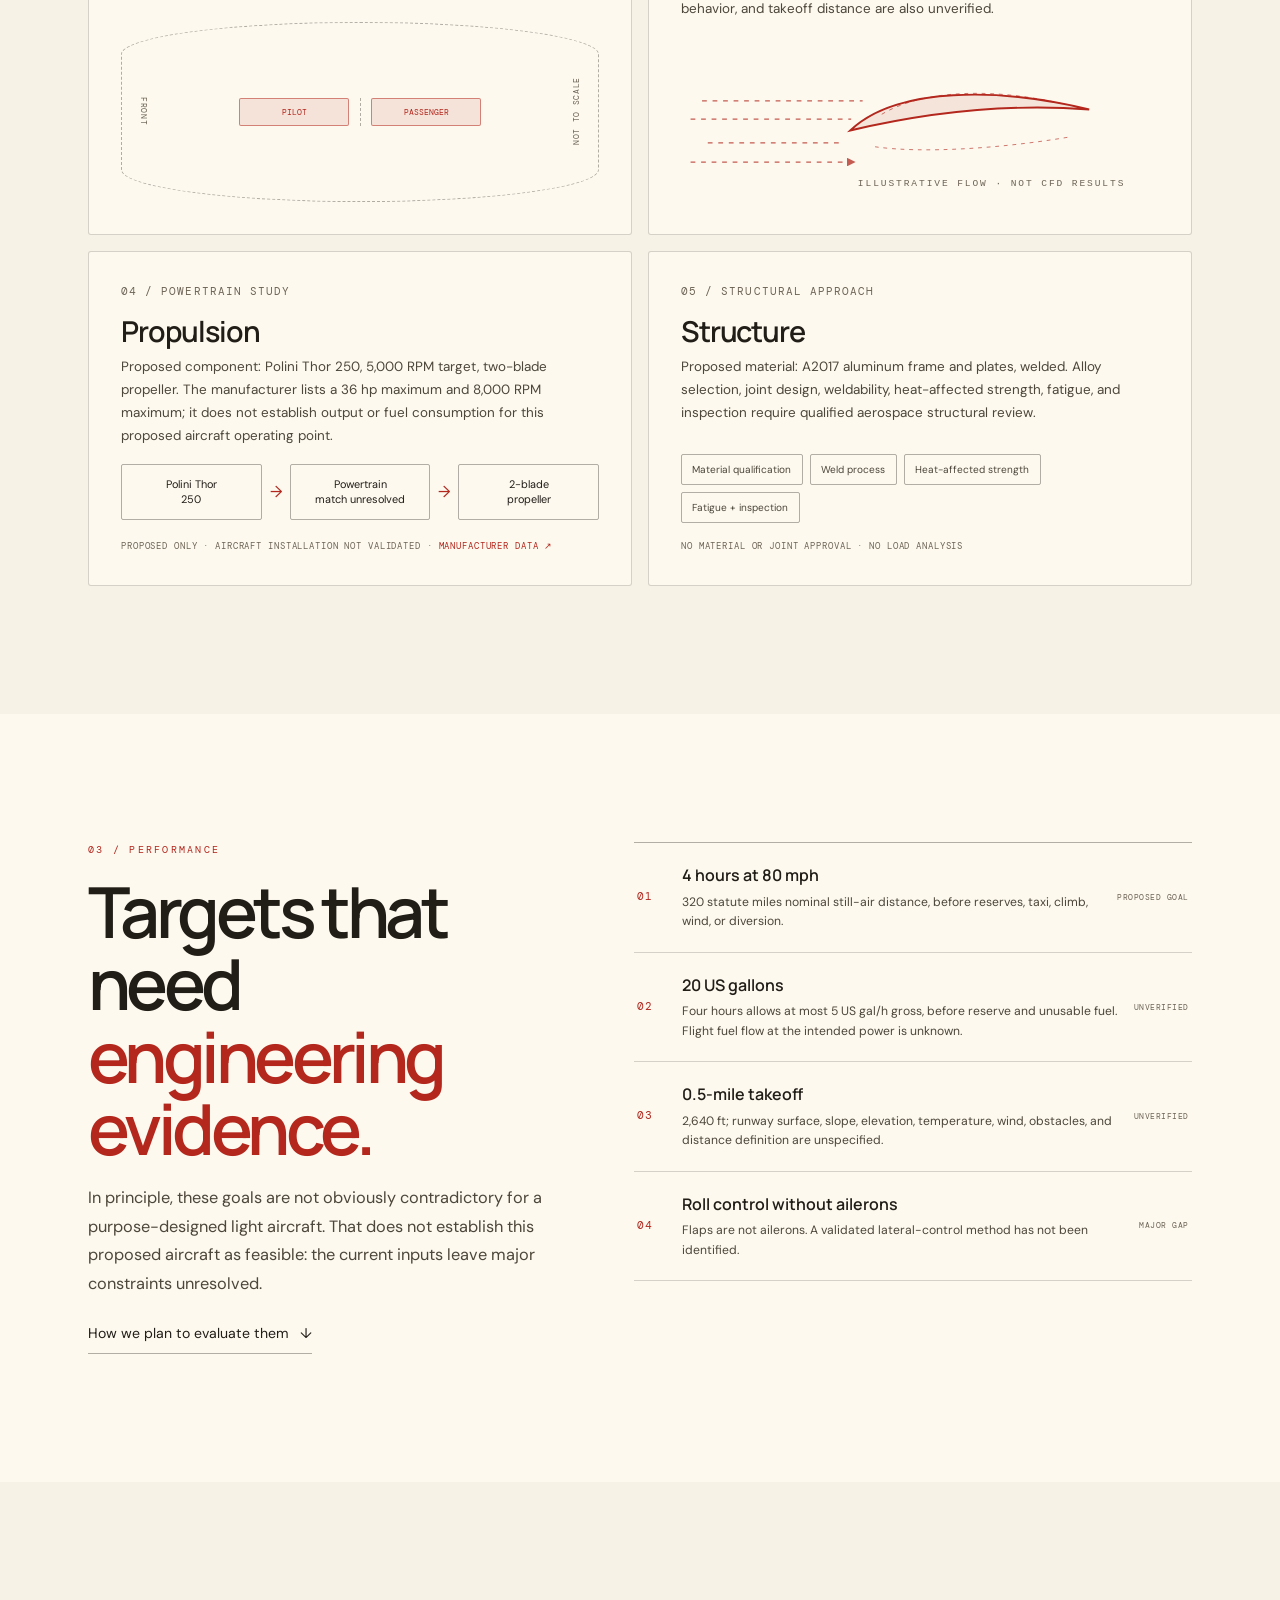
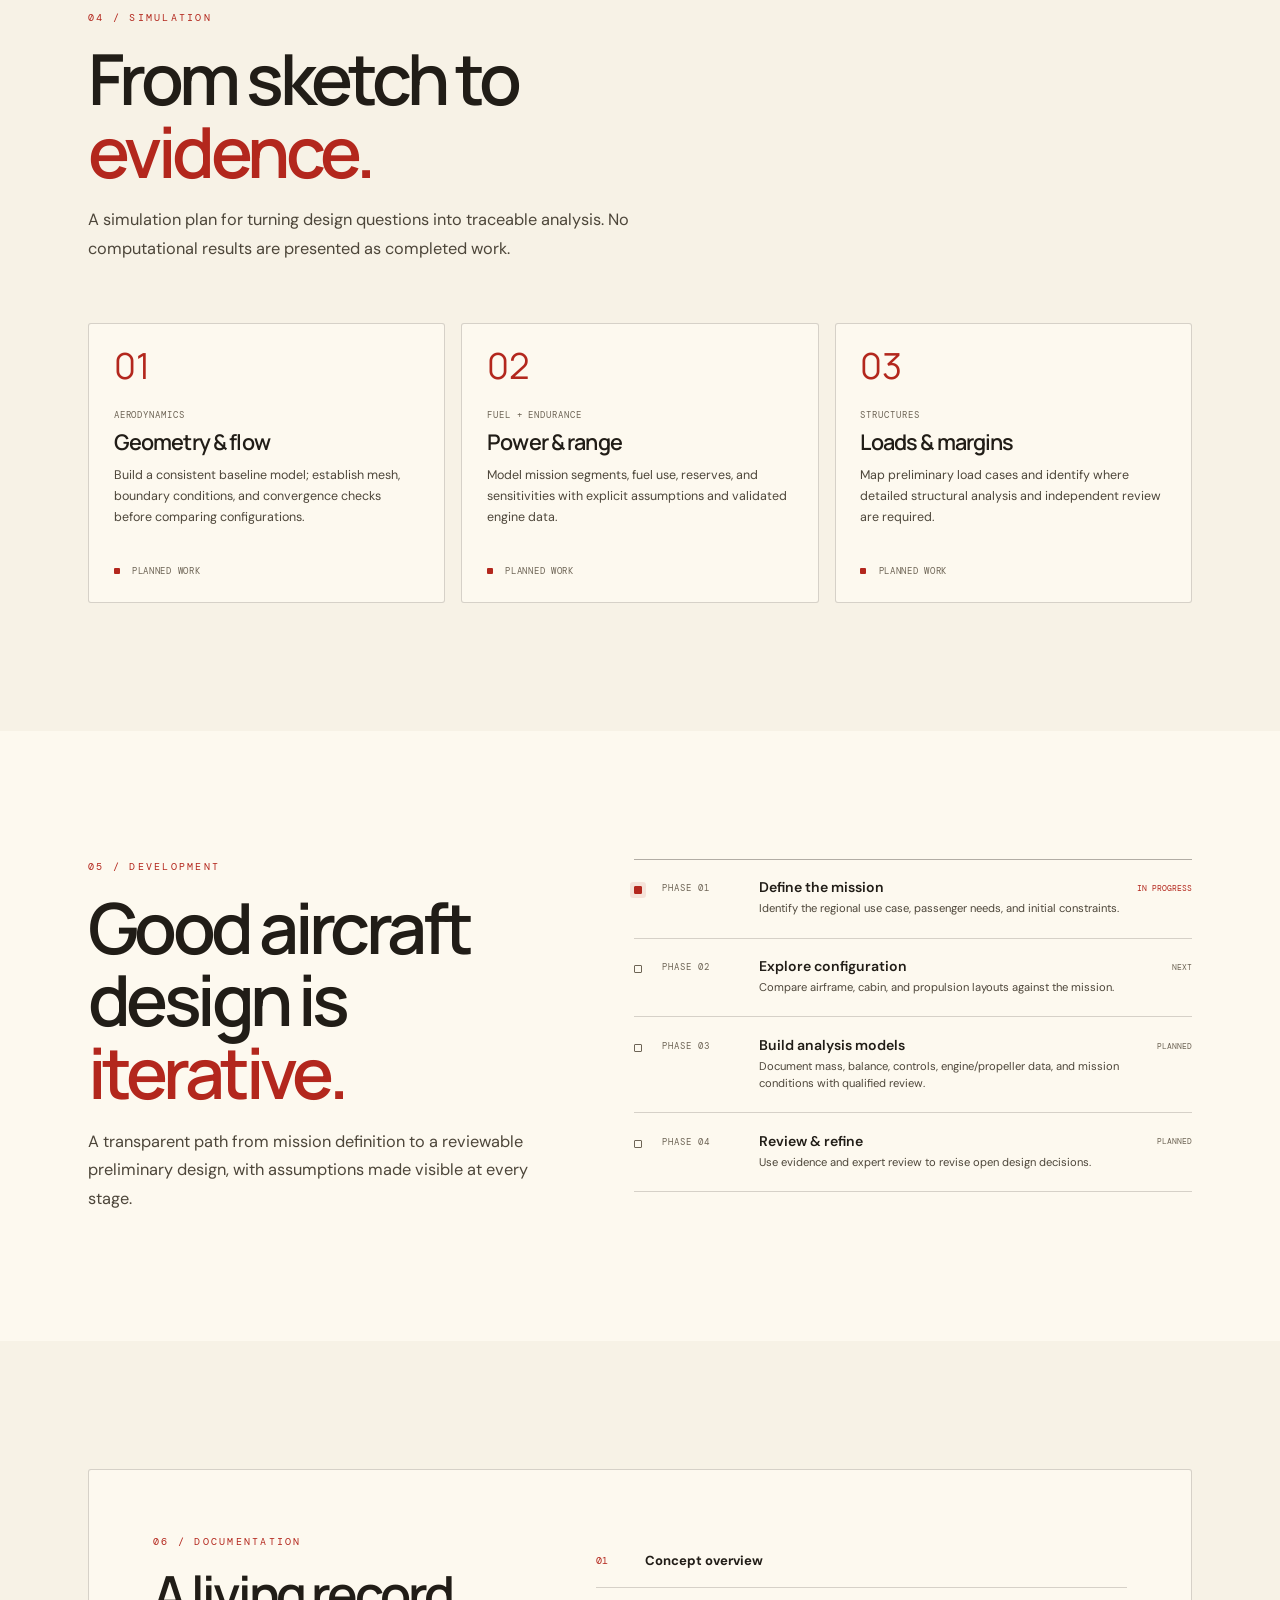
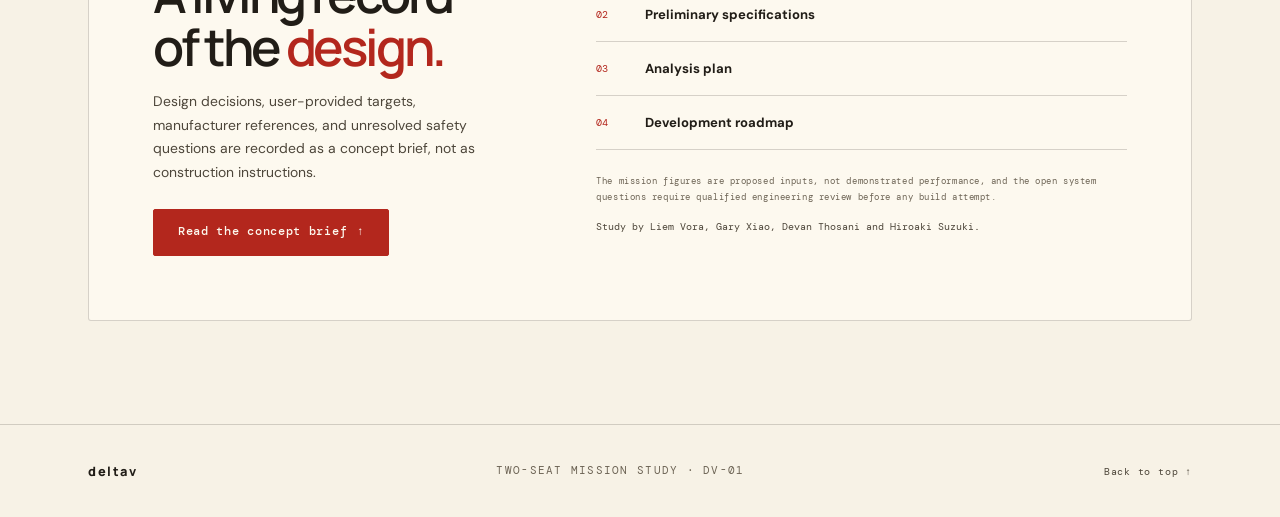
==== commit 847c09f3: "Make logo sharp-edged: square corners and straight stroke caps Co-authored-by: Copilot App <22355621" ====
--- a/index.html
+++ b/index.html
@@ -10,7 +10,7 @@
   <link rel="preconnect" href="https://fonts.googleapis.com">
   <link rel="preconnect" href="https://fonts.gstatic.com" crossorigin>
   <link href="https://fonts.googleapis.com/css2?family=DM+Mono:wght@400;500&family=DM+Sans:wght@400;500;600;700&family=Manrope:wght@400;500;600;700;800&display=swap" rel="stylesheet">
-  <link rel="stylesheet" href="assets/css/styles.css">
+  <link rel="stylesheet" href="assets/css/styles.css?v=20261110a">
   <script>document.documentElement.className += ' js';</script>
 </head>
 <body>
@@ -21,8 +21,8 @@
     <nav class="nav container" aria-label="Primary">
       <a class="brand" href="#top" aria-label="deltav home">
         <svg class="brand-mark" viewBox="0 0 32 32" fill="none" aria-hidden="true">
-          <path d="M16 4.5 2 27.5h28" stroke="currentColor" stroke-width="1.8" stroke-linejoin="round" stroke-linecap="round"/>
-          <path d="M16 4.5 30 27.5" stroke="currentColor" stroke-width="3.4" stroke-linecap="round"/>
+          <path d="M16 4.5 2 27.5h28" stroke="currentColor" stroke-width="1.8" stroke-linejoin="miter" stroke-linecap="butt"/>
+          <path d="M16 4.5 30 27.5" stroke="currentColor" stroke-width="3.4" stroke-linecap="butt"/>
         </svg>
         <span class="brand-text">deltav</span>
       </a>
@@ -241,6 +241,6 @@
       <a href="#top">Back to top ↑</a>
     </div>
   </footer>
-  <script src="assets/js/main.js"></script>
+  <script src="assets/js/main.js?v=20261110a"></script>
 </body>
 </html>
